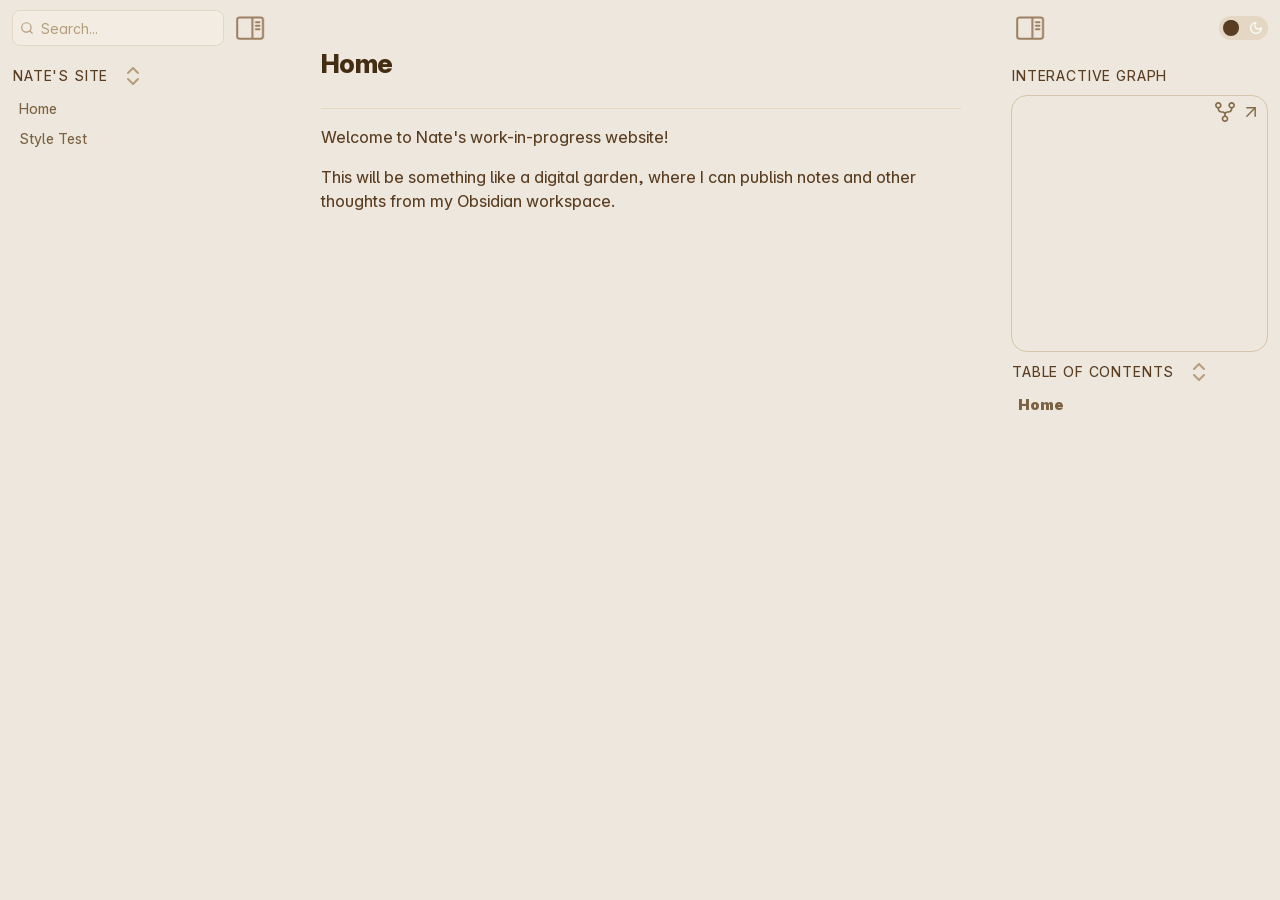
==== home.html @ ee6d419b "Add home.html and style to <head> content" ====
<!DOCTYPE html> <html lang="en"><head>
<title>Home</title>
<base href=".">
<meta name="pathname" content="home.html">
<meta name="description" content="Nate's Site - Home">
<meta property="og:title" content="Home">
<meta property="og:description" content="Nate's Site - Home">
<meta property="og:type" content="website">
<meta property="og:url" content="home.html">
<meta property="og:image" content="undefined">
<meta charset="UTF-8"><meta property="og:site_name" content="Nate's Site"><meta name="viewport" content="width=device-width, initial-scale=1.0, user-scalable=yes, minimum-scale=1.0, maximum-scale=5.0"><link rel="alternate" type="application/rss+xml" title="RSS Feed" href="site-lib/rss.xml"><script async="" id="webpage-script" src="site-lib/scripts/webpage.js" onload="this.onload=null;this.setAttribute(&quot;loaded&quot;, &quot;true&quot;)"></script><script async="" id="graph-wasm-script" src="site-lib/scripts/graph-wasm.js" onload="this.onload=null;this.setAttribute(&quot;loaded&quot;, &quot;true&quot;)"></script><script async="" id="graph-render-worker-script" src="site-lib/scripts/graph-render-worker.js" onload="this.onload=null;this.setAttribute(&quot;loaded&quot;, &quot;true&quot;)"></script><link rel="icon" href="site-lib/media/favicon.png"><link rel="stylesheet" href="site-lib/styles/obsidian.css"><link rel="stylesheet" href="site-lib/styles/theme.css"><link rel="preload" href="site-lib/styles/global-variable-styles.css" as="style" onload="this.onload=null;this.rel='stylesheet'"><noscript><link rel="stylesheet" href="site-lib/styles/global-variable-styles.css"></noscript><link rel="preload" href="site-lib/styles/supported-plugins.css" as="style" onload="this.onload=null;this.rel='stylesheet'"><noscript><link rel="stylesheet" href="site-lib/styles/supported-plugins.css"></noscript><link rel="preload" href="site-lib/styles/main-styles.css" as="style" onload="this.onload=null;this.rel='stylesheet'"><noscript><link rel="stylesheet" href="site-lib/styles/main-styles.css"></noscript><style>body{--line-width:40em;--line-width-adaptive:40em;--file-line-width:40em;--sidebar-width:min(20em, 80vw);--collapse-arrow-size:11px;--tree-vertical-spacing:1.3em;--sidebar-margin:12px}:root{background-color:#202124}.sidebar{height:100%;font-size:14px;z-index:10;min-width:calc(var(--sidebar-width) + var(--divider-width-hover));max-width:calc(var(--sidebar-width) + var(--divider-width-hover));position:relative;overflow:hidden;overflow:clip;transition:min-width ease-in-out,max-width ease-in-out;transition-duration:.2s;contain:size}#left-sidebar{left:0}#right-sidebar{right:0}.sidebar.is-collapsed{min-width:0;max-width:0}.sidebar.floating{position:absolute}.sidebar .leaf-content{height:100%;min-width:calc(var(--sidebar-width) - var(--divider-width-hover));top:0;padding:var(--sidebar-margin);padding-top:4em;line-height:var(--line-height-tight);background-color:var(--background-secondary);transition:background-color,border-right,border-left,box-shadow;transition-duration:var(--color-fade-speed);transition-timing-function:ease-in-out;position:absolute;display:flex;flex-direction:column}.sidebar:not(.is-collapsed) .leaf-content{min-width:calc(max(100%,var(--sidebar-width)) - 3px);max-width:calc(max(100%,var(--sidebar-width)) - 3px)}#left-sidebar-content{left:0;border-top-right-radius:var(--radius-l);border-bottom-right-radius:var(--radius-l)}#right-sidebar-content{right:0;border-top-left-radius:var(--radius-l);border-bottom-left-radius:var(--radius-l)}.sidebar #left-sidebar-content,.sidebar #right-sidebar-content{contain:none!important;container-type:normal!important;animation:none!important}.sidebar:has(.leaf-content:empty):has(.topbar-content:empty){display:none}.sidebar-topbar{height:calc(2.3em + 2 * var(--sidebar-margin));width:var(--sidebar-width);padding:var(--sidebar-margin);z-index:1;position:fixed;display:flex;align-items:center;transition:width ease-in-out;transition-duration:inherit}.sidebar.is-collapsed .sidebar-topbar{width:calc(2.3em + var(--sidebar-margin) * 2)}.sidebar .sidebar-topbar.is-collapsed{width:0}#left-sidebar .sidebar-topbar{left:0;flex-direction:row;border-top-right-radius:var(--radius-l)}#right-sidebar .sidebar-topbar{right:0;flex-direction:row-reverse;border-top-left-radius:var(--radius-l)}#left-sidebar .topbar-content{margin-right:calc(2.3em + var(--sidebar-margin));flex-direction:row}#right-sidebar .topbar-content{margin-left:calc(2.3em + var(--sidebar-margin));flex-direction:row-reverse}.topbar-content{overflow:hidden visible;overflow:clip visible;width:100%;height:100%;display:flex;align-items:center;transition:inherit}.sidebar.is-collapsed .topbar-content{width:0;transition:inherit}.clickable-icon.sidebar-collapse-icon{background-color:transparent;color:var(--icon-color-focused);padding:2px!important;margin:0!important;height:100%!important;width:2.3em!important;margin-inline:0.14em!important;position:absolute}#left-sidebar .clickable-icon.sidebar-collapse-icon{transform:rotateY(180deg);right:var(--sidebar-margin)}#right-sidebar .clickable-icon.sidebar-collapse-icon{transform:rotateY(180deg);left:var(--sidebar-margin)}.clickable-icon.sidebar-collapse-icon svg.svg-icon{width:100%;height:100%}.feature-title{margin-left:1px;text-transform:uppercase;letter-spacing:.06em;margin-top:.75em;margin-bottom:.75em}.feature-header{display:flex;align-items:center;padding-top:0;font-size:1em;padding-left:0}body.floating-sidebars .sidebar{position:absolute}body{transition:background-color var(--color-fade-speed) ease-in-out}#navbar:not(:empty){display:flex;align-items:center;justify-content:space-between;padding:.5em 1em;width:100%}#main{display:flex;flex-direction:column;height:100%;width:100%;align-items:stretch;justify-content:center}#main-horizontal{display:flex;flex-direction:row;flex-grow:1;width:100%;align-items:stretch;justify-content:center}#center-content{flex-basis:100%;max-width:100%;width:100%;height:100%;display:flex;flex-direction:column;align-items:center;transition:opacity .2s ease-in-out;contain:inline-size}.hide{opacity:0!important;transition:opacity .2s ease-in-out;pointer-events:none}#center-content>.obsidian-document{padding-left:2em;padding-right:1em;margin-bottom:0;width:100%;width:-webkit-fill-available;width:-moz-available;width:fill-available;transition:background-color var(--color-fade-speed) ease-in-out;border-top-right-radius:var(--window-radius,var(--radius-m));border-top-left-radius:var(--window-radius,var(--radius-m));overflow-x:hidden!important;overflow-y:auto!important;display:flex!important;flex-direction:column!important;align-items:center!important;contain:inline-size}body #center-content>.obsidian-document>.markdown-preview-sizer{padding-bottom:80vh;width:100%;max-width:var(--line-width);flex-basis:var(--line-width);transition:background-color var(--color-fade-speed) ease-in-out;contain:inline-size}#center-content>.obsidian-document>div{width:100%!important;transition:background-color var(--color-fade-speed) ease-in-out;contain:inline-size}#center-content>.obsidian-document:not([data-type=markdown]).embed{display:flex;padding:1em;height:100%;width:100%;align-items:center;justify-content:center}#center-content>.obsidian-document:not([data-type=markdown]).embed>*{max-width:100%;max-height:100%;object-fit:contain}:not(h1,h2,h3,h4,h5,h6,li):has(> :is(.math,table)){overflow-x:auto!important}#center-content>.obsidian-document:not([data-type=markdown]){overflow-x:auto;contain:content;padding:0;margin:0;height:100%}.obsidian-document[data-type=attachment]{display:flex;flex-direction:column;align-items:center;justify-content:center;height:100%;width:100%}.obsidian-document[data-type=attachment]>*{outline:0;border:none;box-shadow:none}.obsidian-document[data-type=attachment] :is(img){max-width:90%;max-height:90%;object-fit:contain}.obsidian-document[data-type=attachment]>:is(audio){width:100%;max-width:min(90%,var(--line-width))}.obsidian-document[data-type=attachment]>:is(embed,iframe,video){width:100%;height:100%;max-width:100%;max-height:100%;object-fit:contain}.canvas-wrapper>:is(.header,.footer){z-index:100;position:absolute;display:flex;justify-content:center;flex-direction:column;width:100%;align-items:center}.scroll-highlight{position:absolute;width:100%;height:100%;pointer-events:none;z-index:1000;background-color:hsla(var(--color-accent-hsl),.25);opacity:0;padding:1em;inset:50%;translate:-50% -50%;border-radius:var(--radius-s)}</style><script defer="">async function loadIncludes(){let e=document.querySelectorAll("link[itemprop='include']");for(const t of e){let e=t.getAttribute("href");try{let o="";if(e.startsWith("https:")||e.startsWith("http:")||"file:"!=window.location.protocol){const n=await fetch(e);if(!n.ok){console.log("Could not include file: "+e),t?.remove();continue}o=await n.text()}else{const t=document.getElementById(btoa(encodeURI(e)));if(t){const e=JSON.parse(decodeURI(atob(t.getAttribute("value")??"")));o=e?.data??""}}let n=document.createRange().createContextualFragment(o);t.before(n),t.remove(),console.log("Included text: "+o),console.log("Included file: "+e)}catch(o){t?.remove(),console.log("Could not include file: "+e,o);continue}}}document.addEventListener("DOMContentLoaded",(()=>{loadIncludes()}));let isFileProtocol="file:"==location.protocol;function waitLoadScripts(e,t){let o=e.map((e=>document.getElementById(e+"-script")));!function e(n){let l=o[n],c=n+1;l?(l&&"true"!=l.getAttribute("loaded")||n<o.length&&e(c),n<o.length&&l.addEventListener("load",(()=>e(c)))):n<o.length?e(c):t()}(0)}</script></head><body class="publish css-settings-manager is-frameless is-hidden-frameless show-inline-title show-ribbon is-focused"><script defer="">let theme=localStorage.getItem("theme")||(window.matchMedia("(prefers-color-scheme: dark)").matches?"dark":"light");"dark"==theme?(document.body.classList.add("theme-dark"),document.body.classList.remove("theme-light")):(document.body.classList.add("theme-light"),document.body.classList.remove("theme-dark")),window.innerWidth<480?document.body.classList.add("is-phone"):window.innerWidth<768?document.body.classList.add("is-tablet"):window.innerWidth<1024?document.body.classList.add("is-small-screen"):document.body.classList.add("is-large-screen")</script><div class="parsed-feature-container" style="display: contents;"><link itemprop="include" href="site-lib/html/custom-head-content-content.html"></div><div id="main"><div id="navbar"></div><div id="main-horizontal"><div id="left-content" class="leaf" style="--sidebar-width: var(--sidebar-width-left);"><div id="left-sidebar" class="sidebar"><div class="sidebar-handle"></div><div class="sidebar-topbar"><div class="topbar-content"><div id="search-container"><div id="search-wrapper"><input enterkeyhint="search" type="search" spellcheck="false" placeholder="Search..."><div aria-label="Clear search" id="search-clear-button"></div></div></div></div><div class="clickable-icon sidebar-collapse-icon"><svg xmlns="http://www.w3.org/2000/svg" width="100%" height="100%" viewBox="0 0 24 24" fill="none" stroke="currentColor" stroke-width="3" stroke-linecap="round" stroke-linejoin="round" class="svg-icon"><path d="M21 3H3C1.89543 3 1 3.89543 1 5V19C1 20.1046 1.89543 21 3 21H21C22.1046 21 23 20.1046 23 19V5C23 3.89543 22.1046 3 21 3Z"></path><path d="M10 4V20"></path><path d="M4 7H7"></path><path d="M4 10H7"></path><path d="M4 13H7"></path></svg></div></div><div class="sidebar-content-wrapper"><div id="left-sidebar-content" class="leaf-content"><link itemprop="include" href="site-lib/html/file-tree-content.html"></div></div><script defer="">let ls = document.querySelector("#left-sidebar"); ls.classList.toggle("is-collapsed", window.innerWidth < 768); ls.style.setProperty("--sidebar-width", localStorage.getItem("sidebar-left-width"));</script></div></div><div id="center-content" class="leaf"><div class="obsidian-document markdown-preview-view markdown-rendered node-insert-event is-readable-line-width allow-fold-headings allow-fold-lists show-indentation-guide show-properties" data-type="markdown"><style id="MJX-CHTML-styles"></style><div class="markdown-preview-sizer markdown-preview-section"><div class="header"><h1 class="page-title heading inline-title" id="Home_0">Home</h1><div class="data-bar"></div></div><div class="markdown-preview-pusher" style="width: 1px; height: 0.1px; margin-bottom: 0px;"></div><div class="el-p"><p dir="auto">Welcome to Nate's work-in-progress website!</p></div><div class="el-p"><p dir="auto">This will be something like a digital garden, where I can publish notes and other thoughts from my Obsidian workspace.</p></div><div class="footer"><div class="data-bar"></div></div></div></div></div><div id="right-content" class="leaf" style="--sidebar-width: var(--sidebar-width-right);"><div id="right-sidebar" class="sidebar"><div class="sidebar-handle"></div><div class="sidebar-topbar"><div class="topbar-content"><label class="theme-toggle-container" for="theme-toggle-input" id=""><input class="theme-toggle-input" type="checkbox" id="theme-toggle-input"><div class="toggle-background"></div></label></div><div class="clickable-icon sidebar-collapse-icon"><svg xmlns="http://www.w3.org/2000/svg" width="100%" height="100%" viewBox="0 0 24 24" fill="none" stroke="currentColor" stroke-width="3" stroke-linecap="round" stroke-linejoin="round" class="svg-icon"><path d="M21 3H3C1.89543 3 1 3.89543 1 5V19C1 20.1046 1.89543 21 3 21H21C22.1046 21 23 20.1046 23 19V5C23 3.89543 22.1046 3 21 3Z"></path><path d="M10 4V20"></path><path d="M4 7H7"></path><path d="M4 10H7"></path><path d="M4 13H7"></path></svg></div></div><div class="sidebar-content-wrapper"><div id="right-sidebar-content" class="leaf-content"><div class="graph-view-wrapper"><div class="feature-header"><div class="feature-title">Interactive Graph</div></div><div class="graph-view-placeholder">
		<div class="graph-view-container">
			<div class="graph-icon graph-expand" role="button" aria-label="Expand" data-tooltip-position="top"><svg xmlns="http://www.w3.org/2000/svg" width="24" height="24" viewBox="0 0 24 24" fill="none" stroke="currentColor" stroke-width="2" stroke-linecap="round" stroke-linejoin="round" class="svg-icon"><line x1="7" y1="17" x2="17" y2="7"></line><polyline points="7 7 17 7 17 17"></polyline></svg></div>
			<div class="graph-icon graph-global" role="button" aria-label="Global Graph" data-tooltip-position="top"><svg xmlns="http://www.w3.org/2000/svg" width="24" height="24" viewBox="0 0 24 24" fill="none" stroke="currentColor" stroke-width="2" stroke-linecap="round" stroke-linejoin="round" class="svg-icon lucide-git-fork"><circle cx="12" cy="18" r="3"></circle><circle cx="6" cy="6" r="3"></circle><circle cx="18" cy="6" r="3"></circle><path d="M18 9v2c0 .6-.4 1-1 1H7c-.6 0-1-.4-1-1V9"></path><path d="M12 12v3"></path></svg></div>
			<canvas id="graph-canvas" class="hide" width="512px" height="512px"></canvas>
		</div>
		</div></div><div id="outline" class=" tree-container"><div class="feature-header"><div class="feature-title">Table Of Contents</div><button class="clickable-icon nav-action-button tree-collapse-all" aria-label="Collapse All"><svg xmlns="http://www.w3.org/2000/svg" width="24" height="24" viewBox="0 0 24 24" fill="none" stroke="currentColor" stroke-width="2" stroke-linecap="round" stroke-linejoin="round"></svg></button></div><div class="tree-item" data-depth="1"><a class="tree-item-self is-clickable" href="home.html#Home_0" data-path="#Home_0"><div class="tree-item-inner heading-link" heading-name="Home">Home</div></a><div class="tree-item-children"></div></div></div></div></div><script defer="">let rs = document.querySelector("#right-sidebar"); rs.classList.toggle("is-collapsed", window.innerWidth < 768); rs.style.setProperty("--sidebar-width", localStorage.getItem("sidebar-right-width"));</script></div></div></div></div></body></html>
---- site-lib/styles/obsidian.css ----
.dialog{--csstools-light-dark-toggle--4:var(--csstools-color-scheme--dark) white;--dialog-bg-color:var(--csstools-light-dark-toggle--4, #1c1b22);--csstools-light-dark-toggle--5:var(--csstools-color-scheme--dark) white;--dialog-border-color:var(--csstools-light-dark-toggle--5, #1c1b22);--csstools-light-dark-toggle--33:var(--csstools-color-scheme--dark) rgba(58, 57, 68, 0.2);--dialog-shadow:0 2px 14px 0 var(--csstools-light-dark-toggle--33, #15141a);--csstools-light-dark-toggle--6:var(--csstools-color-scheme--dark) #15141a;--text-primary-color:var(--csstools-light-dark-toggle--6, #fbfbfe);--csstools-light-dark-toggle--7:var(--csstools-color-scheme--dark) #5b5b66;--text-secondary-color:var(--csstools-light-dark-toggle--7, #cfcfd8);--hover-filter:brightness(0.9);--csstools-light-dark-toggle--8:var(--csstools-color-scheme--dark) #0060df;--link-fg-color:var(--csstools-light-dark-toggle--8, #0df);--csstools-light-dark-toggle--9:var(--csstools-color-scheme--dark) #0250bb;--link-hover-fg-color:var(--csstools-light-dark-toggle--9, #80ebff);--csstools-light-dark-toggle--10:var(--csstools-color-scheme--dark) #f0f0f4;--separator-color:var(--csstools-light-dark-toggle--10, #52525e);--textarea-border-color:#8f8f9d;--csstools-light-dark-toggle--11:var(--csstools-color-scheme--dark) white;--textarea-bg-color:var(--csstools-light-dark-toggle--11, #42414d);--textarea-fg-color:var(--text-secondary-color);--csstools-light-dark-toggle--12:var(--csstools-color-scheme--dark) #f0f0f4;--radio-bg-color:var(--csstools-light-dark-toggle--12, #2b2a33);--csstools-light-dark-toggle--13:var(--csstools-color-scheme--dark) #fbfbfe;--radio-checked-bg-color:var(--csstools-light-dark-toggle--13, #15141a);--radio-border-color:#8f8f9d;--csstools-light-dark-toggle--14:var(--csstools-color-scheme--dark) #0060df;--radio-checked-border-color:var(--csstools-light-dark-toggle--14, #0df);--csstools-light-dark-toggle--34:var(--csstools-color-scheme--dark) rgba(21, 20, 26, 0.07);--button-secondary-bg-color:var(--csstools-light-dark-toggle--34, rgba(251, 251, 254, 0.07));--button-secondary-fg-color:var(--text-primary-color);--button-secondary-border-color:var(--button-secondary-bg-color);--csstools-light-dark-toggle--35:var(--csstools-color-scheme--dark) rgba(21, 20, 26, 0.21);--button-secondary-active-bg-color:var(--csstools-light-dark-toggle--35, rgba(251, 251, 254, 0.21));--button-secondary-active-fg-color:var(--button-secondary-fg-color);--button-secondary-active-border-color:var(--button-secondary-bg-color);--csstools-light-dark-toggle--36:var(--csstools-color-scheme--dark) rgba(21, 20, 26, 0.14);--button-secondary-hover-bg-color:var(--csstools-light-dark-toggle--36, rgba(251, 251, 254, 0.14));--button-secondary-hover-fg-color:var(--button-secondary-fg-color);--button-secondary-hover-border-color:var(--button-secondary-hover-bg-color);--button-secondary-disabled-bg-color:var(--button-secondary-bg-color);--button-secondary-disabled-border-color:var(--button-secondary-border-color);--button-secondary-disabled-fg-color:var(--button-secondary-fg-color);--csstools-light-dark-toggle--15:var(--csstools-color-scheme--dark) #0060df;--button-primary-bg-color:var(--csstools-light-dark-toggle--15, #0df);--csstools-light-dark-toggle--16:var(--csstools-color-scheme--dark) #fbfbfe;--button-primary-fg-color:var(--csstools-light-dark-toggle--16, #15141a);--button-primary-border-color:var(--button-primary-bg-color);--csstools-light-dark-toggle--17:var(--csstools-color-scheme--dark) #054096;--button-primary-active-bg-color:var(--csstools-light-dark-toggle--17, #aaf2ff);--button-primary-active-fg-color:var(--button-primary-fg-color);--button-primary-active-border-color:var(--button-primary-active-bg-color);--csstools-light-dark-toggle--18:var(--csstools-color-scheme--dark) #0250bb;--button-primary-hover-bg-color:var(--csstools-light-dark-toggle--18, #80ebff);--button-primary-hover-fg-color:var(--button-primary-fg-color);--button-primary-hover-border-color:var(--button-primary-hover-bg-color);--button-primary-disabled-bg-color:var(--button-primary-bg-color);--button-primary-disabled-border-color:var(--button-primary-border-color);--button-primary-disabled-fg-color:var(--button-primary-fg-color);--button-disabled-opacity:0.4;--csstools-light-dark-toggle--19:var(--csstools-color-scheme--dark) white;--input-text-bg-color:var(--csstools-light-dark-toggle--19, #42414d);--input-text-fg-color:var(--text-primary-color);font-variant:normal;font-size:13px;font-weight:400;line-height:150%;border-radius:4px;padding:12px 16px;--csstools-light-dark-toggle--37:var(--csstools-color-scheme--dark) white;border:1px solid var(--dialog-border-color);--csstools-light-dark-toggle--38:var(--csstools-color-scheme--dark) white;background:var(--dialog-bg-color);--csstools-light-dark-toggle--39:var(--csstools-color-scheme--dark) #15141a;color:var(--text-primary-color);--csstools-light-dark-toggle--40:var(--csstools-color-scheme--dark) rgba(58, 57, 68, 0.2);box-shadow:var(--dialog-shadow)}@supports (color:light-dark(red,red)){.dialog{--dialog-bg-color:light-dark(white, #1c1b22);--dialog-border-color:light-dark(white, #1c1b22);--dialog-shadow:0 2px 14px 0 light-dark(rgba(58, 57, 68, 0.2), #15141a);--text-primary-color:light-dark(#15141a, #fbfbfe);--text-secondary-color:light-dark(#5b5b66, #cfcfd8);--link-fg-color:light-dark(#0060df, #0df);--link-hover-fg-color:light-dark(#0250bb, #80ebff);--separator-color:light-dark(#f0f0f4, #52525e);--textarea-bg-color:light-dark(white, #42414d);--radio-bg-color:light-dark(#f0f0f4, #2b2a33);--radio-checked-bg-color:light-dark(#fbfbfe, #15141a);--radio-checked-border-color:light-dark(#0060df, #0df);--button-secondary-bg-color:light-dark(
    rgba(21, 20, 26, 0.07),
    rgba(251, 251, 254, 0.07)
  );--button-secondary-active-bg-color:light-dark(
    rgba(21, 20, 26, 0.21),
    rgba(251, 251, 254, 0.21)
  );--button-secondary-hover-bg-color:light-dark(
    rgba(21, 20, 26, 0.14),
    rgba(251, 251, 254, 0.14)
  );--button-primary-bg-color:light-dark(#0060df, #0df);--button-primary-fg-color:light-dark(#fbfbfe, #15141a);--button-primary-active-bg-color:light-dark(#054096, #aaf2ff);--button-primary-hover-bg-color:light-dark(#0250bb, #80ebff);--input-text-bg-color:light-dark(white, #42414d)}}.dialog *{--csstools-light-dark-toggle--33:var(--csstools-color-scheme--dark) rgba(58, 57, 68, 0.2);--dialog-shadow:0 2px 14px 0 var(--csstools-light-dark-toggle--33, #15141a)}.dialog *{--csstools-light-dark-toggle--34:var(--csstools-color-scheme--dark) rgba(21, 20, 26, 0.07);--button-secondary-bg-color:var(--csstools-light-dark-toggle--34, rgba(251, 251, 254, 0.07))}.dialog *{--csstools-light-dark-toggle--35:var(--csstools-color-scheme--dark) rgba(21, 20, 26, 0.21);--button-secondary-active-bg-color:var(--csstools-light-dark-toggle--35, rgba(251, 251, 254, 0.21))}.dialog *{--csstools-light-dark-toggle--36:var(--csstools-color-scheme--dark) rgba(21, 20, 26, 0.14);--button-secondary-hover-bg-color:var(--csstools-light-dark-toggle--36, rgba(251, 251, 254, 0.14))}.dialog *{--csstools-light-dark-toggle--4:var(--csstools-color-scheme--dark) white;--dialog-bg-color:var(--csstools-light-dark-toggle--4, #1c1b22)}.dialog *{--csstools-light-dark-toggle--5:var(--csstools-color-scheme--dark) white;--dialog-border-color:var(--csstools-light-dark-toggle--5, #1c1b22)}.dialog *{--csstools-light-dark-toggle--6:var(--csstools-color-scheme--dark) #15141a;--text-primary-color:var(--csstools-light-dark-toggle--6, #fbfbfe)}.dialog *{--csstools-light-dark-toggle--7:var(--csstools-color-scheme--dark) #5b5b66;--text-secondary-color:var(--csstools-light-dark-toggle--7, #cfcfd8)}.dialog *{--csstools-light-dark-toggle--8:var(--csstools-color-scheme--dark) #0060df;--link-fg-color:var(--csstools-light-dark-toggle--8, #0df)}.dialog *{--csstools-light-dark-toggle--9:var(--csstools-color-scheme--dark) #0250bb;--link-hover-fg-color:var(--csstools-light-dark-toggle--9, #80ebff)}.dialog *{--csstools-light-dark-toggle--10:var(--csstools-color-scheme--dark) #f0f0f4;--separator-color:var(--csstools-light-dark-toggle--10, #52525e)}.dialog *{--csstools-light-dark-toggle--11:var(--csstools-color-scheme--dark) white;--textarea-bg-color:var(--csstools-light-dark-toggle--11, #42414d)}.dialog *{--csstools-light-dark-toggle--12:var(--csstools-color-scheme--dark) #f0f0f4;--radio-bg-color:var(--csstools-light-dark-toggle--12, #2b2a33)}.dialog *{--csstools-light-dark-toggle--13:var(--csstools-color-scheme--dark) #fbfbfe;--radio-checked-bg-color:var(--csstools-light-dark-toggle--13, #15141a)}.dialog *{--csstools-light-dark-toggle--14:var(--csstools-color-scheme--dark) #0060df;--radio-checked-border-color:var(--csstools-light-dark-toggle--14, #0df)}.dialog *{--csstools-light-dark-toggle--15:var(--csstools-color-scheme--dark) #0060df;--button-primary-bg-color:var(--csstools-light-dark-toggle--15, #0df)}.dialog *{--csstools-light-dark-toggle--16:var(--csstools-color-scheme--dark) #fbfbfe;--button-primary-fg-color:var(--csstools-light-dark-toggle--16, #15141a)}.dialog *{--csstools-light-dark-toggle--17:var(--csstools-color-scheme--dark) #054096;--button-primary-active-bg-color:var(--csstools-light-dark-toggle--17, #aaf2ff)}.dialog *{--csstools-light-dark-toggle--18:var(--csstools-color-scheme--dark) #0250bb;--button-primary-hover-bg-color:var(--csstools-light-dark-toggle--18, #80ebff)}.dialog *{--csstools-light-dark-toggle--19:var(--csstools-color-scheme--dark) white;--input-text-bg-color:var(--csstools-light-dark-toggle--19, #42414d)}@media (prefers-color-scheme:dark){.dialog{--hover-filter:brightness(1.4);--button-disabled-opacity:0.6}}@media screen and (forced-colors:active){.dialog{--dialog-bg-color:Canvas;--dialog-border-color:CanvasText;--dialog-shadow:none;--text-primary-color:CanvasText;--text-secondary-color:CanvasText;--hover-filter:none;--link-fg-color:LinkText;--link-hover-fg-color:LinkText;--separator-color:CanvasText;--textarea-border-color:ButtonBorder;--textarea-bg-color:Field;--textarea-fg-color:ButtonText;--radio-bg-color:ButtonFace;--radio-checked-bg-color:ButtonFace;--radio-border-color:ButtonText;--radio-checked-border-color:ButtonText;--button-secondary-bg-color:HighlightText;--button-secondary-fg-color:ButtonText;--button-secondary-border-color:ButtonText;--button-secondary-active-bg-color:HighlightText;--button-secondary-active-fg-color:SelectedItem;--button-secondary-active-border-color:ButtonText;--button-secondary-hover-bg-color:HighlightText;--button-secondary-hover-fg-color:SelectedItem;--button-secondary-hover-border-color:SelectedItem;--button-secondary-disabled-fg-color:GrayText;--button-secondary-disabled-border-color:GrayText;--button-primary-bg-color:ButtonText;--button-primary-fg-color:HighlightText;--button-primary-border-color:ButtonText;--button-primary-active-bg-color:SelectedItem;--button-primary-active-fg-color:HighlightText;--button-primary-active-border-color:ButtonText;--button-primary-hover-bg-color:SelectedItem;--button-primary-hover-fg-color:HighlightText;--button-primary-hover-border-color:SelectedItem;--button-primary-disabled-bg-color:GrayText;--button-primary-disabled-fg-color:ButtonFace;--button-primary-disabled-border-color:GrayText;--button-disabled-opacity:1;--input-text-bg-color:HighlightText;--input-text-fg-color:FieldText}}.dialog .mainContainer :focus-visible{--csstools-light-dark-toggle--28:var(--csstools-color-scheme--dark) #0060df;outline:var(--focus-ring-outline);outline-offset:2px}.dialog .mainContainer .title{display:flex;width:auto;flex-direction:column;justify-content:flex-end;align-items:flex-start;gap:12px}.dialog .mainContainer .title>span{font-size:13px;font-style:normal;font-weight:590;line-height:150%}.dialog .mainContainer .dialogSeparator{width:100%;height:0;margin-top:4px;margin-bottom:4px;border-top:1px solid var(--separator-color);border-bottom:none}.dialog .mainContainer .dialogButtonsGroup{display:flex;gap:12px;align-self:flex-end}.dialog .mainContainer .radio{display:flex;flex-direction:column;align-items:flex-start;gap:4px}.dialog .mainContainer .radio>.radioButton{display:flex;gap:8px;align-self:stretch;align-items:center}.dialog .mainContainer .radio>.radioButton input{appearance:none;box-sizing:border-box;width:16px;height:16px;border-radius:50%;background-color:var(--radio-bg-color);border:1px solid var(--radio-border-color)}.dialog .mainContainer .radio>.radioButton input:hover{filter:var(--hover-filter)}.dialog .mainContainer .radio>.radioButton input:checked{background-color:var(--radio-checked-bg-color);border:4px solid var(--radio-checked-border-color)}.dialog .mainContainer .radio>.radioLabel{display:flex;padding-left:24px;align-items:flex-start;gap:10px;align-self:stretch}.dialog .mainContainer .radio>.radioLabel>span{flex:1 0 0px;font-size:11px;color:var(--text-secondary-color)}.dialog .mainContainer button:not(.toggle-button):not(.closeButton):not(.clearInputButton){border-radius:4px;border:1px solid;font-variant:normal;font-weight:590;font-size:13px;padding:4px 16px;width:auto;height:32px}.dialog .mainContainer button:not(.toggle-button):not(.closeButton):not(.clearInputButton):hover{cursor:pointer;filter:var(--hover-filter)}.dialog .mainContainer button:not(.toggle-button):not(.closeButton):not(.clearInputButton)>span{color:inherit;font:inherit}.dialog .mainContainer button.secondaryButton:not(.toggle-button):not(.closeButton):not(.clearInputButton){color:var(--button-secondary-fg-color);background-color:var(--button-secondary-bg-color);border-color:var(--button-secondary-border-color)}.dialog .mainContainer button.secondaryButton:not(.toggle-button):not(.closeButton):not(.clearInputButton):hover{color:var(--button-secondary-hover-fg-color);background-color:var(--button-secondary-hover-bg-color);border-color:var(--button-secondary-hover-border-color)}.dialog .mainContainer button.secondaryButton:not(.toggle-button):not(.closeButton):not(.clearInputButton):active{color:var(--button-secondary-active-fg-color);background-color:var(--button-secondary-active-bg-color);border-color:var(--button-secondary-active-border-color)}.dialog .mainContainer button.secondaryButton:not(.toggle-button):not(.closeButton):not(.clearInputButton):disabled{background-color:var(--button-secondary-disabled-bg-color);border-color:var(--button-secondary-disabled-border-color);color:var(--button-secondary-disabled-fg-color);opacity:var(--button-disabled-opacity)}.dialog .mainContainer button.primaryButton:not(.toggle-button):not(.closeButton):not(.clearInputButton){color:var(--button-primary-fg-color);background-color:var(--button-primary-bg-color);border-color:var(--button-primary-border-color);opacity:1}.dialog .mainContainer button.primaryButton:not(.toggle-button):not(.closeButton):not(.clearInputButton):hover{color:var(--button-primary-hover-fg-color);background-color:var(--button-primary-hover-bg-color);border-color:var(--button-primary-hover-border-color)}.dialog .mainContainer button.primaryButton:not(.toggle-button):not(.closeButton):not(.clearInputButton):active{color:var(--button-primary-active-fg-color);background-color:var(--button-primary-active-bg-color);border-color:var(--button-primary-active-border-color)}.dialog .mainContainer button.primaryButton:not(.toggle-button):not(.closeButton):not(.clearInputButton):disabled{background-color:var(--button-primary-disabled-bg-color);border-color:var(--button-primary-disabled-border-color);color:var(--button-primary-disabled-fg-color);opacity:var(--button-disabled-opacity)}.dialog .mainContainer button:not(.toggle-button):not(.closeButton):not(.clearInputButton):disabled{pointer-events:none}.dialog .mainContainer a{color:var(--link-fg-color)}.dialog .mainContainer a:hover{color:var(--link-hover-fg-color)}.dialog .mainContainer textarea{font:inherit;padding:8px;resize:none;margin:0;box-sizing:border-box;border-radius:4px;border:1px solid var(--textarea-border-color);background:var(--textarea-bg-color);color:var(--textarea-fg-color)}.dialog .mainContainer textarea:focus{outline-offset:0px;border-color:transparent}.dialog .mainContainer textarea:disabled{pointer-events:none;opacity:.4}.dialog .mainContainer input[type=text]{background-color:var(--input-text-bg-color);color:var(--input-text-fg-color)}.dialog .mainContainer .toggler{display:flex;align-items:center;gap:8px;align-self:stretch}.dialog .mainContainer .toggler>.togglerLabel{user-select:none}:root{--xfa-unfocused-field-background:url("data:image/svg+xml;charset=UTF-8,<svg width='1px' height='1px' xmlns='http://www.w3.org/2000/svg'><rect width='100%' height='100%' style='fill:rgba(0, 54, 255, 0.13);'/></svg>");--xfa-focus-outline:auto}@media screen and (forced-colors:active){:root{--xfa-focus-outline:2px solid CanvasText}}:root{--csstools-color-scheme--dark: ;color-scheme:light dark;--viewer-container-height:0;--pdfViewer-padding-bottom:0;--page-margin:1px auto -8px;--page-border:9px solid transparent;--spreadHorizontalWrapped-margin-LR:-3.5px;--loading-icon-delay:400ms;--csstools-light-dark-toggle--23:var(--csstools-color-scheme--dark) #0060df;--focus-ring-color:var(--csstools-light-dark-toggle--23, #0df);--focus-ring-outline:2px solid var(--focus-ring-color)}@supports (color:light-dark(red,red)){:root{--focus-ring-color:light-dark(#0060df, #0df)}}:root *{--csstools-light-dark-toggle--23:var(--csstools-color-scheme--dark) #0060df;--focus-ring-color:var(--csstools-light-dark-toggle--23, #0df)}@media (prefers-color-scheme:dark){:root{--csstools-color-scheme--dark:initial}}@media screen and (forced-colors:active){:root{--pdfViewer-padding-bottom:9px;--page-margin:8px auto -1px;--page-border:1px solid CanvasText;--spreadHorizontalWrapped-margin-LR:3.5px;--focus-ring-color:CanvasText}}.hiddenCanvasElement,.hiddenCopyElement{position:absolute;top:0;left:0;width:0;height:0;display:none}:root{--h1-weight:700;--h2-weight:600;--h3-weight:600;--h4-weight:600;--h5-weight:600;--h6-weight:600}@supports (font-variation-settings:normal){:root{--h1-weight:700;--h2-weight:680;--h3-weight:660;--h4-weight:640;--h5-weight:620;--h6-weight:600}}body{--anim-duration-none:0;--anim-duration-superfast:70ms;--anim-duration-fast:140ms;--anim-duration-moderate:300ms;--anim-duration-slow:560ms;--anim-motion-smooth:cubic-bezier(0.45, 0.05, 0.55, 0.95);--anim-motion-delay:cubic-bezier(0.65, 0.05, 0.36, 1);--anim-motion-jumpy:cubic-bezier(0.68, -0.55, 0.27, 1.55);--anim-motion-swing:cubic-bezier(0, 0.55, 0.45, 1);--bases-header-border-width:0 0 var(--border-width) 0;--bases-header-height:40px;--bases-header-padding-start:2px;--bases-header-padding-end:2px;--bases-toolbar-label-display:block;--bases-toolbar-badge-display:none;--bases-embed-border-width:0px;--bases-embed-border-color:var(--background-modifier-border);--bases-embed-border-radius:var(--radius-s);--bases-filter-menu-width:520px;--bases-group-heading-property-size:var(--font-ui-smaller);--bases-group-heading-property-weight:var(--font-normal);--bases-group-heading-property-color:var(--text-muted);--bases-group-heading-value-size:var(--font-smaller);--bases-group-heading-value-weight:var(--font-semibold);--bases-group-heading-property-display:block;--bases-table-container-border-width:var(--border-width);--bases-table-container-border-radius:var(--radius-s);--bases-table-group-background:var(--background-primary-alt);--bases-table-header-weight:var(--font-weight);--bases-table-header-color:var(--text-muted);--bases-table-header-icon-display:flex;--bases-table-header-background:var(--background-primary);--bases-table-header-background-hover:var(--background-modifier-hover);--bases-table-header-sort-mask:linear-gradient(to left, transparent var(--size-4-6), black var(--size-4-6));--bases-table-summary-background:var(--background-primary);--bases-table-summary-background-hover:var(--background-modifier-hover);--bases-table-border-color:var(--table-border-color);--bases-table-column-border-width:var(--border-width);--bases-table-group-gap:10px;--bases-table-row-border-width:var(--border-width);--bases-table-row-background-hover:var(--table-row-background-hover);--bases-table-row-height:30px;--bases-table-font-size:var(--font-smaller);--bases-table-column-max-width:300;--bases-table-column-min-width:40;--bases-table-cell-radius-active:2px;--bases-table-cell-shadow-active:0 0 0 2px var(--background-modifier-border-focus);--bases-table-cell-radius-focus:2px;--bases-table-cell-shadow-focus:0 0 0 2px var(--interactive-accent);--bases-table-cell-background-active:var(--background-primary);--bases-table-cell-background-disabled:var(--background-primary-alt);--bases-table-cell-background-selected:var(--table-selection);--bases-cards-background:var(--background-primary);--bases-cards-border-width:var(--border-width);--bases-cards-container-background:transparent;--bases-cards-corner-shape:var(--corner-shape);--bases-cards-cover-background:var(--background-primary-alt);--bases-cards-font-size:var(--font-smaller);--bases-cards-line-height:24px;--bases-cards-radius:var(--radius-m);--bases-cards-scale:1;--bases-cards-shadow-hover:0 0 0 1px var(--background-modifier-border-hover);--bases-cards-shadow:0 0 0 1px var(--background-modifier-border);--blockquote-border-thickness:2px;--blockquote-border-color:var(--interactive-accent);--blockquote-font-style:normal;--blockquote-color:inherit;--blockquote-background-color:transparent;--bold-modifier:200;--bold-color:inherit;--bold-weight:calc(var(--font-weight) + var(--bold-modifier));--border-width:1px;--button-radius:var(--input-radius);--button-corner-shape:var(--corner-shape);--blur-background:color-mix(in srgb, var(--background-primary) var(--blur-opacity-s), transparent) linear-gradient(var(--background-primary), color-mix(in srgb, var(--background-primary) var(--blur-opacity-s), transparent));--blur-opacity-s:65%;--blur-opacity-m:90%;--blur-brightness:1.15;--blur-saturation:1.5;--blur-radius-s:6px;--blur-radius-m:10px;--blur-radius-l:16px;--blur-s:blur(var(--blur-radius-s)) saturate(var(--blur-saturation)) brightness(var(--blur-brightness));--blur-m:blur(var(--blur-radius-m)) saturate(var(--blur-saturation)) brightness(var(--blur-brightness));--blur-l:blur(var(--blur-radius-l)) saturate(var(--blur-saturation)) brightness(var(--blur-brightness));--callout-border-width:0px;--callout-border-opacity:0.25;--callout-padding:var(--size-4-3) var(--size-4-3) var(--size-4-3) var(--size-4-6);--callout-radius:var(--radius-s);--callout-blend-mode:var(--highlight-mix-blend-mode);--callout-title-color:inherit;--callout-title-padding:0;--callout-title-size:inherit;--callout-title-weight:calc(var(--font-weight) + var(--bold-modifier));--callout-content-padding:0;--callout-content-background:transparent;--callout-bug:var(--color-red-rgb);--callout-default:var(--color-blue-rgb);--callout-error:var(--color-red-rgb);--callout-example:var(--color-purple-rgb);--callout-fail:var(--color-red-rgb);--callout-important:var(--color-cyan-rgb);--callout-info:var(--color-blue-rgb);--callout-question:var(--color-orange-rgb);--callout-success:var(--color-green-rgb);--callout-summary:var(--color-cyan-rgb);--callout-tip:var(--color-cyan-rgb);--callout-todo:var(--color-blue-rgb);--callout-warning:var(--color-orange-rgb);--callout-quote:158,158,158;--canvas-background:var(--background-primary);--canvas-card-label-color:var(--text-faint);--canvas-color-1:var(--color-red-rgb);--canvas-color-2:var(--color-orange-rgb);--canvas-color-3:var(--color-yellow-rgb);--canvas-color-4:var(--color-green-rgb);--canvas-color-5:var(--color-cyan-rgb);--canvas-color-6:var(--color-purple-rgb);--canvas-controls-radius:var(--radius-s);--canvas-controls-icon-size:var(--icon-s);--canvas-controls-icon-stroke:var(--icon-s-stroke-width);--canvas-dot-pattern:var(--color-base-30);--caret-color:var(--text-normal);--checkbox-radius:var(--radius-s);--checkbox-size:var(--font-text-size);--checkbox-marker-color:var(--background-primary);--checkbox-color:var(--interactive-accent);--checkbox-color-hover:var(--interactive-accent-hover);--checkbox-border-color:var(--text-faint);--checkbox-border-color-hover:var(--text-muted);--checkbox-margin-inline-start:0.85em;--checklist-done-decoration:line-through;--checklist-done-color:var(--text-muted);--code-white-space:pre-wrap;--code-border-width:0px;--code-border-color:var(--background-modifier-border);--code-bracket-background:var(--background-modifier-hover);--code-radius:var(--radius-s);--code-size:var(--font-smaller);--code-background:var(--background-primary-alt);--code-normal:var(--text-normal);--code-comment:var(--text-faint);--code-function:var(--color-yellow);--code-important:var(--color-orange);--code-keyword:var(--color-pink);--code-operator:var(--color-red);--code-property:var(--color-cyan);--code-punctuation:var(--text-muted);--code-string:var(--color-green);--code-tag:var(--color-red);--code-value:var(--color-purple);--collapse-icon-color:var(--text-faint);--collapse-icon-color-collapsed:var(--text-accent);--cursor:default;--cursor-link:pointer;--dialog-width:560px;--dialog-max-width:80vw;--dialog-max-height:85vh;--divider-color:var(--background-modifier-border);--divider-color-hover:var(--interactive-accent);--divider-width:1px;--divider-width-hover:3px;--divider-vertical-height:calc(100% - var(--header-height));--drag-ghost-background:rgba(0, 0, 0, 0.85);--drag-ghost-text-color:#fff;--dropdown-background-blend-mode:hard-light;--dropdown-background-position:var(--inset-end) var(--dropdown-icon-inset) top 50%,0 0;--dropdown-background-size:var(--dropdown-icon-width) auto,100%;--dropdown-icon-width:1em;--dropdown-icon-inset:0.5em;--dropdown-padding:0 var(--dropdown-padding-end) 0 var(--dropdown-padding-start);--dropdown-padding-start:0.8em;--dropdown-padding-end:1.9em;--embed-max-height:4000px;--embed-canvas-max-height:400px;--embed-background:inherit;--embed-border-start:2px solid var(--interactive-accent);--embed-border-end:none;--embed-border-top:none;--embed-border-bottom:none;--embed-padding:0 0 0 var(--size-4-6);--embed-font-style:inherit;--embed-block-shadow-hover:0 0 0 1px var(--background-modifier-border),inset 0 0 0 1px var(--background-modifier-border);--file-line-width:700px;--file-folding-offset:24px;--file-margins:var(--file-margins-y) var(--file-margins-x);--file-margins-x:var(--size-4-8);--file-margins-y:var(--size-4-8);--file-header-font:var(--font-interface);--file-header-font-size:var(--font-ui-small);--file-header-font-weight:400;--file-header-background:var(--background-primary);--file-header-background-focused:var(--background-primary);--file-header-border:var(--border-width) solid transparent;--file-header-justify:center;--header-height:40px;--font-smallest:0.8em;--font-smaller:0.875em;--font-small:0.933em;--flair-background:var(--interactive-normal);--flair-color:var(--text-normal);--font-ui-smaller:12px;--font-ui-small:13px;--font-ui-medium:15px;--font-ui-large:20px;--font-weight:var(--font-normal);--font-thin:100;--font-extralight:200;--font-light:300;--font-normal:400;--font-medium:500;--font-semibold:600;--font-bold:700;--font-extrabold:800;--font-black:900;--footnote-divider-color-active:var(--metadata-divider-color-focus);--footnote-divider-color:var(--metadata-divider-color);--footnote-divider-width:var(--border-width);--footnote-gap:var(--size-4-1);--footnote-id-color-no-occurrences:var(--text-faint);--footnote-id-color:var(--text-muted);--footnote-id-delimiter:".";--footnote-input-background-active:var(--metadata-input-background-active);--footnote-input-background:var(--metadata-input-background);--footnote-line-height:var(--line-height-normal);--footnote-padding-block:var(--size-2-3);--footnote-padding-inline:var(--size-2-3);--footnote-radius:var(--radius-s);--footnote-size:var(--font-smaller);--graph-controls-width:240px;--graph-text:var(--text-normal);--graph-line:var(--color-base-35, var(--background-modifier-border-focus));--graph-node:var(--text-muted);--graph-node-unresolved:var(--text-faint);--graph-node-focused:var(--text-accent);--graph-node-tag:var(--color-green);--graph-node-attachment:var(--color-yellow);--heading-formatting:var(--text-faint);--heading-spacing:calc(var(--p-spacing) * 2.5);--h1-color:inherit;--h2-color:inherit;--h3-color:inherit;--h4-color:inherit;--h5-color:inherit;--h6-color:inherit;--h1-font:inherit;--h2-font:inherit;--h3-font:inherit;--h4-font:inherit;--h5-font:inherit;--h6-font:inherit;--h1-letter-spacing:-0.015em;--h2-letter-spacing:-0.011em;--h3-letter-spacing:-0.008em;--h4-letter-spacing:-0.005em;--h5-letter-spacing:-0.002em;--h6-letter-spacing:0em;--h1-line-height:1.2;--h2-line-height:1.2;--h3-line-height:1.3;--h4-line-height:1.4;--h5-line-height:var(--line-height-normal);--h6-line-height:var(--line-height-normal);--h1-size:1.618em;--h2-size:1.462em;--h3-size:1.318em;--h4-size:1.188em;--h5-size:1.076em;--h6-size:1em;--h1-style:normal;--h2-style:normal;--h3-style:normal;--h4-style:normal;--h5-style:normal;--h6-style:normal;--h1-variant:normal;--h2-variant:normal;--h3-variant:normal;--h4-variant:normal;--h5-variant:normal;--h6-variant:normal;--hr-color:var(--background-modifier-border);--hr-thickness:2px;--icon-size:var(--icon-m);--icon-stroke:var(--icon-m-stroke-width);--icon-xs:14px;--icon-s:16px;--icon-m:18px;--icon-l:18px;--icon-xl:32px;--icon-xs-stroke-width:2px;--icon-s-stroke-width:2px;--icon-m-stroke-width:1.75px;--icon-l-stroke-width:1.75px;--icon-xl-stroke-width:1.25px;--icon-color:var(--text-muted);--icon-color-hover:var(--text-muted);--icon-color-active:var(--text-accent);--icon-color-focused:var(--text-normal);--icon-opacity:0.85;--icon-opacity-hover:1;--icon-opacity-active:1;--clickable-icon-radius:var(--radius-s);--indent-size:4;--indent-unit:0.5625em;--indentation-guide-width:var(--border-width);--indentation-guide-width-active:var(--border-width);--indentation-guide-color:rgba(var(--mono-rgb-100), 0.12);--indentation-guide-color-active:rgba(var(--mono-rgb-100), 0.3);--indentation-guide-editing-indent:0.85em;--indentation-guide-reading-indent:-0.85em;--indentation-guide-source-indent:0.25em;--inline-title-color:var(--h1-color);--inline-title-font:var(--h1-font);--inline-title-line-height:var(--h1-line-height);--inline-title-size:var(--h1-size);--inline-title-style:var(--h1-style);--inline-title-variant:var(--h1-variant);--inline-title-weight:var(--h1-weight);--inline-title-margin-bottom:0.5em;--input-height:30px;--input-padding:var(--size-4-1) var(--size-4-2);--input-radius:5px;--input-corner-shape:var(--corner-shape);--input-font-weight:var(--font-normal);--input-border-width:var(--border-width);--input-border-width-focus:2px;--input-placeholder-color:var(--text-faint);--input-date-separator:var(--text-faint);--input-icon-inset:var(--size-4-1);--italic-color:inherit;--italic-weight:inherit;--layer-cover:5;--layer-sidedock:10;--layer-status-bar:15;--layer-popover:30;--layer-slides:45;--layer-modal:50;--layer-notice:60;--layer-menu:65;--layer-tooltip:70;--layer-dragged-item:80;--line-height-normal:1.5;--line-height-tight:1.3;--link-color:var(--text-accent);--link-color-hover:var(--text-accent-hover);--link-decoration:underline;--link-decoration-hover:underline;--link-decoration-thickness:auto;--link-weight:var(--font-weight);--link-external-color:var(--text-accent);--link-external-color-hover:var(--text-accent-hover);--link-external-decoration:underline;--link-external-decoration-hover:underline;--link-external-filter:none;--link-unresolved-color:var(--text-accent);--link-unresolved-opacity:0.7;--link-unresolved-filter:none;--link-unresolved-decoration-style:solid;--link-unresolved-decoration-color:hsla(var(--interactive-accent-hsl), 0.3);--list-indent:calc(var(--indent-unit) * var(--indent-size));--list-indent-editing:0.75em;--list-indent-source:0;--list-spacing:0.075em;--list-marker-color:var(--text-faint);--list-marker-color-hover:var(--text-muted);--list-marker-color-collapsed:var(--text-accent);--list-bullet-border:none;--list-bullet-radius:50%;--list-bullet-size:0.3em;--list-bullet-transform:none;--list-numbered-style:decimal;--list-bullet-end-padding:1.3rem;--nav-item-size:var(--font-ui-small);--nav-item-radius:var(--radius-s);--nav-item-color:var(--text-muted);--nav-item-color-hover:var(--text-normal);--nav-item-color-active:var(--text-normal);--nav-item-color-selected:var(--text-normal);--nav-item-color-highlighted:var(--text-accent);--nav-item-background-hover:var(--background-modifier-hover);--nav-item-background-active:var(--background-modifier-hover);--nav-item-background-selected:hsla(var(--color-accent-hsl), 0.15);--nav-item-padding:var(--size-4-1) var(--size-4-2) var(--size-4-1) var(--size-4-6);--nav-item-parent-padding:var(--nav-item-padding);--nav-item-margin-bottom:var(--size-2-1);--nav-item-children-padding-start:var(--size-2-2);--nav-item-children-margin-start:var(--size-4-3);--nav-item-weight:inherit;--nav-item-weight-hover:inherit;--nav-item-weight-active:inherit;--nav-item-white-space:pre;--nav-indentation-guide-width:var(--indentation-guide-width);--nav-indentation-guide-color:var(--indentation-guide-color);--nav-collapse-icon-color:var(--collapse-icon-color);--nav-collapse-icon-color-collapsed:var(--text-faint);--nav-heading-color:var(--text-normal);--nav-heading-color-hover:var(--text-normal);--nav-heading-color-collapsed:var(--text-faint);--nav-heading-color-collapsed-hover:var(--text-muted);--nav-heading-weight:var(--font-medium);--nav-heading-weight-hover:var(--font-medium);--nav-tag-background:transparent;--nav-tag-radius:var(--radius-s);--nav-tag-color:var(--text-faint);--nav-tag-color-hover:var(--text-muted);--nav-tag-color-active:var(--text-muted);--nav-tag-weight:var(--font-semibold);--menu-padding:var(--size-2-3);--menu-shadow:var(--shadow-s);--menu-radius:var(--radius-m);--menu-corner-shape:var(--corner-shape);--menu-background:var(--background-secondary);--menu-border-color:var(--background-modifier-border-hover);--menu-border-width:var(--border-width);--menu-backdrop-filter:none;--menu-scroll-mask:linear-gradient(to bottom, rgba(0, 0, 0, 0.05) 0%, rgba(0, 0, 0, 0.1) 48px);--metadata-background:transparent;--metadata-display-reading:block;--metadata-display-editing:block;--metadata-max-width:none;--metadata-padding:var(--size-4-2) 0;--metadata-border-color:var(--background-modifier-border);--metadata-border-radius:0;--metadata-border-width:0;--metadata-divider-color:var(--background-modifier-border);--metadata-divider-color-hover:transparent;--metadata-divider-color-focus:transparent;--metadata-divider-width:0;--metadata-gap:3px;--metadata-property-padding:0;--metadata-property-radius:6px;--metadata-property-radius-hover:6px;--metadata-property-radius-focus:6px;--metadata-property-corner-shape:var(--corner-shape);--metadata-property-corner-shape-hover:var(--corner-shape);--metadata-property-corner-shape-focus:var(--corner-shape);--metadata-property-background:transparent;--metadata-property-background-hover:transparent;--metadata-property-background-active:var(--background-modifier-hover);--metadata-property-box-shadow-hover:0 0 0 var(--border-width) var(--background-modifier-border-hover);--metadata-property-box-shadow-focus:0 0 0 2px var(--background-modifier-border-focus);--metadata-label-background:transparent;--metadata-label-background-hover:transparent;--metadata-label-background-active:var(--background-modifier-hover);--metadata-label-font:var(--font-interface);--metadata-label-font-size:var(--font-smaller);--metadata-label-font-weight:inherit;--metadata-label-text-color:var(--text-muted);--metadata-label-text-color-hover:var(--text-muted);--metadata-label-width:9em;--metadata-input-height:calc(var(--font-text-size) * 1.75);--metadata-input-text-color:var(--text-normal);--metadata-input-font:var(--font-interface);--metadata-input-font-size:var(--font-smaller);--metadata-input-background:transparent;--metadata-input-background-hover:transparent;--metadata-input-background-active:var(--background-modifier-hover);--metadata-input-longtext-lines:3;--metadata-input-padding:var(--size-4-1) var(--size-4-2);--metadata-sidebar-label-font-size:var(--font-ui-small);--metadata-sidebar-input-font-size:var(--font-ui-small);--modal-background:var(--background-primary);--modal-width:90vw;--modal-header-height:auto;--modal-height:85vh;--modal-max-width:1100px;--modal-max-height:1000px;--modal-max-width-narrow:800px;--modal-shadow:none;--modal-border-width:var(--border-width);--modal-border-color:var(--color-base-40, var(--background-modifier-border-focus));--modal-radius:var(--radius-l);--modal-community-sidebar-width:280px;--pill-color:var(--text-muted);--pill-color-hover:var(--text-normal);--pill-color-remove:var(--text-faint);--pill-color-remove-hover:var(--text-accent);--pill-decoration:none;--pill-decoration-hover:none;--pill-background:transparent;--pill-background-hover:transparent;--pill-border-color:var(--background-modifier-border);--pill-border-color-hover:var(--background-modifier-border-hover);--pill-border-width:var(--border-width);--pill-padding-x:0.65em;--pill-padding-y:0.25em;--pill-radius:2em;--pill-weight:inherit;--p-spacing:1rem;--p-spacing-empty:0rem;--pdf-background:var(--background-primary);--pdf-page-background:var(--background-primary);--pdf-shadow:0 0 0 1px rgba(0, 0, 0, 0.05),0 2px 8px rgba(0, 0, 0, 0.1);--pdf-spread-shadow:0 0 0 1px rgba(0, 0, 0, 0.05);--pdf-sidebar-background:var(--background-primary);--pdf-thumbnail-shadow:0 0 0 1px rgba(0, 0, 0, 0.15),0 2px 8px rgba(0, 0, 0, 0.2);--popover-width:450px;--popover-height:400px;--popover-max-height:95vh;--popover-pdf-width:450px;--popover-pdf-height:400px;--popover-font-size:var(--font-text-size);--prompt-background:var(--background-primary);--prompt-backdrop-filter:none;--prompt-input-height:40px;--prompt-width:700px;--prompt-max-width:80vw;--prompt-max-height:70vh;--prompt-border-width:var(--border-width);--prompt-border-color:var(--color-base-40, var(--background-modifier-border-focus));--corner-shape:round;--radius-s:4px;--radius-m:8px;--radius-l:12px;--radius-xl:16px;--raised-background:var(--blur-background);--raised-blur:var(--blur-s);--raised-shadow:var(--shadow-xs);--raised-mask-display:block;--raised-mask-border-width:0;--raised-mask-background:linear-gradient(to bottom left, white, transparent, white) border-box no-repeat;--raised-mask:linear-gradient(white, white) padding-box,linear-gradient(white, white) border-box;--raised-mask-composite:exclude,add;--ribbon-background:var(--background-secondary);--ribbon-background-collapsed:var(--background-primary);--ribbon-width:44px;--ribbon-padding:var(--size-4-2) var(--size-4-1) var(--size-4-3);--scrollbar-width:12px;--scrollbar-height:12px;--scrollbar-border-width:3px 3px 3px 2px;--scrollbar-radius:var(--radius-l);--scrollbar-active-thumb-bg:rgba(var(--mono-rgb-100), 0.2);--scrollbar-bg:rgba(var(--mono-rgb-100), 0.05);--scrollbar-thumb-bg:rgba(var(--mono-rgb-100), 0.1);--search-clear-button-color:var(--text-muted);--search-clear-button-size:13px;--search-icon-color:var(--text-muted);--search-icon-size:18px;--search-result-background:var(--background-primary);--setting-group-heading-color:var(--text-normal);--setting-group-heading-size:var(--font-ui-medium);--setting-group-heading-weight:var(--font-semibold);--setting-items-background:var(--background-primary-alt);--setting-items-padding:var(--size-4-5);--setting-items-radius:var(--radius-l);--setting-items-border-width:0;--setting-items-border-color:var(--background-modifier-border);--size-2-1:2px;--size-2-2:4px;--size-2-3:6px;--size-4-1:4px;--size-4-2:8px;--size-4-3:12px;--size-4-4:16px;--size-4-5:20px;--size-4-6:24px;--size-4-8:32px;--size-4-9:36px;--size-4-10:40px;--size-4-12:48px;--size-4-16:64px;--size-4-18:72px;--sidebar-markdown-font-size:calc(var(--font-text-size) * 0.9);--sidebar-tab-text-display:none;--sidebar-left-toggle-inner-width:8.33%;--sidebar-right-toggle-inner-width:8.33%;--sidebar-left-toggle-inner-width-open:24%;--sidebar-right-toggle-inner-width-open:24%;--slider-thumb-border-width:var(--border-width);--slider-thumb-border-color:var(--background-modifier-border-hover);--slider-thumb-height:18px;--slider-thumb-width:18px;--slider-thumb-y:-6px;--slider-thumb-radius:var(--slider-thumb-height);--slider-s-thumb-size:15px;--slider-s-thumb-position:-5px;--slider-track-background:var(--background-modifier-border);--slider-track-height:3px;--status-bar-background:var(--background-secondary);--status-bar-border-color:var(--divider-color);--status-bar-border-width:var(--border-width) 0 0 var(--border-width);--status-bar-font-size:var(--font-ui-smaller);--status-bar-text-color:var(--text-muted);--status-bar-position:fixed;--status-bar-radius:var(--radius-m) 0 0 0;--suggestion-background:var(--background-primary);--suggestion-backdrop-filter:none;--sync-avatar-color-current-user:transparent;--sync-avatar-color-1:var(--color-red);--sync-avatar-color-2:var(--color-orange);--sync-avatar-color-3:var(--color-yellow);--sync-avatar-color-4:var(--color-green);--sync-avatar-color-5:var(--color-cyan);--sync-avatar-color-6:var(--color-blue);--sync-avatar-color-7:var(--color-purple);--sync-avatar-color-8:var(--color-pink);--swatch-radius:14px;--swatch-height:22px;--swatch-width:22px;--swatch-shadow:inset 0 0 0 1px rgba(var(--mono-rgb-100), 0.15);--tab-background-active:var(--background-primary);--tab-text-color:var(--text-faint);--tab-text-color-active:var(--text-muted);--tab-text-color-focused:var(--text-muted);--tab-text-color-focused-active:var(--text-muted);--tab-text-color-focused-highlighted:var(--text-accent);--tab-text-color-focused-active-current:var(--text-normal);--tab-font-size:var(--font-ui-small);--tab-font-weight:inherit;--tab-container-background:var(--background-secondary);--tab-divider-color:var(--background-modifier-border-hover);--tab-outline-color:var(--divider-color);--tab-outline-width:1px;--tab-curve:6px;--tab-radius:var(--radius-s);--tab-radius-active:6px 6px 0 0;--tab-width:200px;--tab-max-width:320px;--tab-switcher-menubar-background:linear-gradient(to top, var(--background-secondary), transparent);--tab-switcher-background:var(--background-secondary);--tab-switcher-preview-radius:var(--radius-xl);--tab-switcher-preview-background-shadow:0 4px 30px 2px rgba(0, 0, 0, 0.2);--tab-switcher-preview-shadow:0 0 0 1px rgba(var(--mono-rgb-100), 0.05);--tab-switcher-preview-shadow-active:0 0 0 2px var(--color-accent);--tab-stacked-pane-width:700px;--tab-stacked-header-width:var(--header-height);--tab-stacked-font-size:var(--font-ui-small);--tab-stacked-font-weight:400;--tab-stacked-text-align:start;--tab-stacked-text-transform:rotate(0deg);--tab-stacked-text-writing-mode:vertical-lr;--tab-stacked-shadow:-8px 0 8px 0 rgba(0, 0, 0, 0.05);--table-background:transparent;--table-border-width:1px;--table-border-color:var(--background-modifier-border);--table-white-space:break-spaces;--table-header-background:var(--table-background);--table-header-background-hover:inherit;--table-header-border-width:var(--table-border-width);--table-header-border-color:var(--table-border-color);--table-header-font:inherit;--table-header-size:var(--table-text-size);--table-header-weight:calc(var(--font-weight) + var(--bold-modifier));--table-header-color:var(--text-normal);--table-line-height:var(--line-height-tight);--table-text-size:var(--font-text-size);--table-text-color:inherit;--table-column-min-width:6ch;--table-column-max-width:none;--table-column-alt-background:var(--table-background);--table-column-first-border-width:var(--table-border-width);--table-column-last-border-width:var(--table-border-width);--table-row-background-hover:var(--table-background);--table-row-alt-background:var(--table-background);--table-row-alt-background-hover:var(--table-background);--table-row-last-border-width:var(--table-border-width);--table-selection:hsla(var(--color-accent-hsl), 0.1);--table-selection-blend-mode:var(--highlight-mix-blend-mode);--table-selection-border-color:var(--interactive-accent);--table-selection-border-width:2px;--table-selection-border-radius:4px;--table-cell-vertical-alignment:top;--table-drag-handle-background:transparent;--table-drag-handle-background-active:var(--table-selection-border-color);--table-drag-handle-color:var(--text-faint);--table-drag-handle-color-active:var(--text-on-accent);--table-drop-indicator-half-width:2px;--table-add-button-background:transparent;--table-add-button-border-width:var(--table-border-width);--table-add-button-border-color:var(--background-modifier-border);--tag-size:var(--font-smaller);--tag-color:var(--text-accent);--tag-color-hover:var(--text-accent);--tag-decoration:none;--tag-decoration-hover:none;--tag-background:hsla(var(--interactive-accent-hsl), 0.1);--tag-background-hover:hsla(var(--interactive-accent-hsl), 0.2);--tag-border-color:hsla(var(--interactive-accent-hsl), 0.15);--tag-border-color-hover:hsla(var(--interactive-accent-hsl), 0.15);--tag-border-width:0px;--tag-padding-x:0.65em;--tag-padding-y:0.25em;--tag-radius:2em;--tag-corner-shape:round;--tag-weight:inherit;--traffic-lights-offset-x:var(--header-height);--traffic-lights-offset-y:var(--header-height);--titlebar-background:var(--background-secondary);--titlebar-background-focused:var(--background-secondary-alt);--titlebar-border-width:0px;--titlebar-border-color:var(--background-modifier-border);--titlebar-text-color:var(--text-muted);--titlebar-text-color-focused:var(--text-normal);--titlebar-text-weight:var(--font-bold);--toggle-border-width:2px;--toggle-width:40px;--toggle-radius:18px;--toggle-thumb-color:white;--toggle-thumb-radius:18px;--toggle-thumb-height:18px;--toggle-thumb-width:18px;--toggle-s-border-width:2px;--toggle-s-width:34px;--toggle-s-thumb-height:15px;--toggle-s-thumb-width:15px;--touch-size-xxs:24px;--touch-size-xs:30px;--touch-size-s:40px;--touch-size-m:44px;--touch-size-l:52px;--touch-size-xl:60px;--touch-radius-xxs:var(--touch-size-xxs);--touch-radius-xs:var(--touch-size-xs);--touch-radius-s:var(--touch-size-s);--touch-radius-m:var(--touch-size-m);--touch-radius-l:var(--touch-size-l);--touch-radius-xl:var(--touch-size-xl);--vault-profile-display:flex;--vault-profile-order:2;--vault-profile-actions-display:flex;--vault-profile-font-size:var(--font-ui-small);--vault-profile-font-weight:var(--font-medium);--vault-profile-color:var(--text-normal);--vault-profile-color-hover:var(--vault-profile-color);--workspace-background-translucent:rgba(var(--mono-rgb-0), 0.6);--accent-h:258;--accent-s:88%;--accent-l:66%;--background-primary:var(--color-base-00);--background-primary-alt:var(--color-base-10);--background-secondary:var(--color-base-20);--background-modifier-hover:rgba(var(--mono-rgb-100), 0.067);--background-modifier-active-hover:hsla(var(--interactive-accent-hsl), 0.1);--background-modifier-border:var(--color-base-30);--background-modifier-border-hover:var(--color-base-35);--background-modifier-border-focus:var(--color-base-40);--background-modifier-error-rgb:var(--color-red-rgb);--background-modifier-error:var(--color-red);--background-modifier-error-hover:var(--color-red);--background-modifier-success-rgb:var(--color-green-rgb);--background-modifier-success:var(--color-green);--background-modifier-message:rgba(0, 0, 0, 0.9);--background-modifier-form-field:var(--color-base-00);--background-modifier-form-field-hover:var(--background-modifier-form-field);--text-normal:var(--color-base-100);--text-muted:var(--color-base-70);--text-faint:var(--color-base-50);--text-on-accent:white;--text-on-accent-inverted:black;--text-error:var(--color-red);--text-warning:var(--color-orange);--text-success:var(--color-green);--text-selection:hsla(var(--color-accent-hsl), 0.2);--text-highlight-bg-rgb:255,208,0;--text-highlight-bg:rgba(var(--text-highlight-bg-rgb), 0.4);--text-accent:var(--color-accent);--text-accent-hover:var(--color-accent-2);--interactive-normal:var(--color-base-00);--interactive-hover:var(--color-base-10);--interactive-accent-hsl:var(--color-accent-hsl);--interactive-accent:var(--color-accent-1);--interactive-accent-hover:var(--color-accent-2)}.theme-dark,.theme-light{--dropdown-background:var(--interactive-normal);--dropdown-background-hover:var(--interactive-hover)}.theme-light{color-scheme:light;--highlight-mix-blend-mode:darken;--mono-rgb-0:255,255,255;--mono-rgb-100:0,0,0;--color-red-rgb:233,49,71;--color-red:#e93147;--color-orange-rgb:236,117,0;--color-orange:#ec7500;--color-yellow-rgb:224,172,0;--color-yellow:#e0ac00;--color-green-rgb:8,185,78;--color-green:#08b94e;--color-cyan-rgb:0,191,188;--color-cyan:#00bfbc;--color-blue-rgb:8,109,221;--color-blue:#086ddd;--color-purple-rgb:120,82,238;--color-purple:#7852ee;--color-pink-rgb:213,57,132;--color-pink:#d53984;--color-base-00:#ffffff;--color-base-05:#fcfcfc;--color-base-10:#fafafa;--color-base-20:#f6f6f6;--color-base-25:#e3e3e3;--color-base-30:#e0e0e0;--color-base-35:#d4d4d4;--color-base-40:#bdbdbd;--color-base-50:#ababab;--color-base-60:#707070;--color-base-70:#5c5c5c;--color-base-100:#222222;--color-accent-hsl:var(--accent-h),var(--accent-s),var(--accent-l);--color-accent:hsl(var(--accent-h), var(--accent-s), var(--accent-l));--color-accent-1:hsl(calc(var(--accent-h) - 1), calc(var(--accent-s) * 1.01), calc(var(--accent-l) * 1.075));--color-accent-2:hsl(calc(var(--accent-h) - 3), calc(var(--accent-s) * 1.02), calc(var(--accent-l) * 1.15));--background-secondary-alt:var(--color-base-05);--background-modifier-box-shadow:rgba(0, 0, 0, 0.1);--background-modifier-cover:rgba(220, 220, 220, 0.4);--input-shadow:inset 0 0 0 1px rgba(0, 0, 0, 0.12),0 2px 3px 0 rgba(0, 0, 0, 0.05),0 1px 1.5px 0 rgba(0, 0, 0, 0.03),0 1px 2px 0 rgba(0, 0, 0, 0.04),0 0 0 0 transparent;--input-shadow-hover:inset 0 0 0 1px rgba(0, 0, 0, 0.17),0 2px 3px 0 rgba(0, 0, 0, 0.1),0 1px 1.5px 0 rgba(0, 0, 0, 0.03),0 1px 2px 0 rgba(0, 0, 0, 0.04),0 0 0 0 transparent;--shadow-edges:0 0 transparent;--shadow-xs:0 1px 6px rgba(0, 0, 0, 0.015),0 4px 24px rgba(0, 0, 0, 0.065),var(--shadow-edges);--shadow-s:0px 1px 2px rgba(0, 0, 0, 0.028),0px 3.4px 6.7px rgba(0, 0, 0, 0.042),0px 15px 30px rgba(0, 0, 0, 0.07);--shadow-l:0px 1.8px 7.3px rgba(0, 0, 0, 0.071),0px 6.3px 24.7px rgba(0, 0, 0, 0.112),0px 15px 30px rgba(0, 0, 0, 0.1)}.theme-dark{color-scheme:dark;--highlight-mix-blend-mode:lighten;--mono-rgb-0:0,0,0;--mono-rgb-100:255,255,255;--color-red-rgb:251,70,76;--color-red:#fb464c;--color-orange-rgb:233,151,63;--color-orange:#e9973f;--color-yellow-rgb:224,222,113;--color-yellow:#e0de71;--color-green-rgb:68,207,110;--color-green:#44cf6e;--color-cyan-rgb:83,223,221;--color-cyan:#53dfdd;--color-blue-rgb:2,122,255;--color-blue:#027aff;--color-purple-rgb:168,130,255;--color-purple:#a882ff;--color-pink-rgb:250,153,205;--color-pink:#fa99cd;--color-base-00:#1e1e1e;--color-base-05:#212121;--color-base-10:#242424;--color-base-20:#262626;--color-base-25:#2a2a2a;--color-base-30:#363636;--color-base-35:#3f3f3f;--color-base-40:#555555;--color-base-50:#666666;--color-base-60:#999999;--color-base-70:#b3b3b3;--color-base-100:#dadada;--color-accent-hsl:var(--accent-h),var(--accent-s),var(--accent-l);--color-accent:hsl(var(--accent-h), var(--accent-s), var(--accent-l));--color-accent-1:hsl(calc(var(--accent-h) - 3), calc(var(--accent-s) * 1.02), calc(var(--accent-l) * 1.15));--color-accent-2:hsl(calc(var(--accent-h) - 5), calc(var(--accent-s) * 1.05), calc(var(--accent-l) * 1.29));--blur-background:color-mix(in srgb, var(--interactive-normal) var(--blur-opacity-s), transparent) linear-gradient(var(--interactive-normal), color-mix(in srgb, var(--interactive-normal) var(--blur-opacity-s), transparent));--background-modifier-form-field:var(--color-base-25);--background-secondary-alt:var(--color-base-30);--interactive-normal:var(--color-base-30);--interactive-hover:var(--color-base-35);--text-accent:var(--color-accent-1);--interactive-accent:var(--color-accent);--interactive-accent-hover:var(--color-accent-1);--background-modifier-box-shadow:rgba(0, 0, 0, 0.3);--background-modifier-cover:rgba(10, 10, 10, 0.4);--raised-mask-background:transparent;--text-selection:hsla(var(--interactive-accent-hsl), 0.33);--input-shadow:inset 0 0.5px 0.5px 0.5px rgba(255, 255, 255, 0.09),0 2px 4px 0 rgba(0, 0, 0, 0.15),0 1px 1.5px 0 rgba(0, 0, 0, 0.1),0 1px 2px 0 rgba(0, 0, 0, 0.2),0 0 0 0 transparent;--input-shadow-hover:inset 0 0.5px 1px 0.5px rgba(255, 255, 255, 0.16),0 2px 3px 0 rgba(0, 0, 0, 0.3),0 1px 1.5px 0 rgba(0, 0, 0, 0.2),0 1px 2px 0 rgba(0, 0, 0, 0.4),0 0 0 0 transparent;--shadow-xs:0 1px 6px rgba(0, 0, 0, 0.045),0 4px 24px rgba(0, 0, 0, 0.195),var(--shadow-edges);--shadow-s:0px 1px 2px rgba(0, 0, 0, 0.121),0px 3.4px 6.7px rgba(0, 0, 0, 0.179),0px 15px 30px rgba(0, 0, 0, 0.3);--shadow-l:0px 1.8px 7.3px rgba(0, 0, 0, 0.071),0px 6.3px 24.7px rgba(0, 0, 0, 0.112),0px 30px 90px rgba(0, 0, 0, 0.2);--pdf-shadow:0 0 0 1px var(--background-modifier-border);--pdf-thumbnail-shadow:0 0 0 1px var(--background-modifier-border)}iframe{color-scheme:normal}@media print{.theme-dark{--highlight-mix-blend-mode:darken}}@font-face{font-family:"Source Code Pro";font-weight:400;font-style:normal;font-display:swap;src:url("../../site-lib/fonts/70cc7ff27245e82ad414.ttf")}@font-face{font-family:"Source Code Pro";font-weight:400;font-style:italic;font-display:swap;src:url("../../site-lib/fonts/454577c22304619db035.ttf")}@font-face{font-family:"Source Code Pro";font-weight:700;font-style:normal;font-display:swap;src:url("../../site-lib/fonts/52ac8f3034507f1d9e53.ttf")}@font-face{font-family:"Source Code Pro";font-weight:700;font-style:italic;font-display:swap;src:url("../../site-lib/fonts/05b618077343fbbd92b7.ttf")}@font-face{font-family:"Flow Circular";font-display:swap;src:url("../../site-lib/fonts/4bb6ac751d1c5478ff3a.woff2")}@font-face{font-family:Inter;font-style:normal;font-weight:100 900;font-display:swap;src:url("../../site-lib/fonts/c504db5c06caaf7cdfba.woff2")}@font-face{font-family:Inter;font-style:italic;font-weight:100 900;font-display:swap;src:url("../../site-lib/fonts/01dcbad1bac635f9c9cd.woff2")}@font-face{font-family:"??";unicode-range:U+0}body{--font-default:ui-sans-serif,-apple-system,BlinkMacSystemFont,system-ui,"Segoe UI","Google Sans Flex",Roboto,"Inter Variable","Inter","Apple Color Emoji","Segoe UI Emoji","Segoe UI Symbol",sans-serif;--font-monospace-default:ui-monospace,SFMono-Regular,"Cascadia Mono","Roboto Mono","DejaVu Sans Mono","Liberation Mono",Menlo,Monaco,"Consolas","Source Code Pro",monospace;--font-interface-override:'??';--font-interface-theme:'??';--font-interface:var(--font-interface-override),var(--font-interface-theme),var(--default-font, '??'),var(--font-default);--font-text-override:'??';--font-text-theme:'??';--font-text:var(--font-text-override),var(--font-text-theme),var(--font-default);--font-print-override:'??';--font-print:var(--font-print-override),var(--font-text-override),var(--font-text-theme),'Arial';--font-monospace-override:'??';--font-monospace-theme:'??';--font-monospace:var(--font-monospace-override),var(--font-monospace-theme),var(--font-monospace-default);--font-text-size:16px;--font-mermaid:var(--font-text)}@media print{body,html{padding-top:0!important;overflow:auto!important;height:auto!important;contain:initial!important}.markdown-embed-link,.popover,iframe{display:none!important}body>:not(.print){display:none!important}.print .markdown-preview-view{print-color-adjust:exact;color:initial;height:unset!important}.print .markdown-preview-view mark{color:initial}.print .markdown-preview-view .metadata-container{display:none}.print .markdown-preview-view .markdown-embed-content{max-height:none;overflow:visible}.print .markdown-preview-view .callout-content{display:inherit!important}.print .bases-toolbar svg.lucide-chevrons-up-down{display:none}.print .external-link{background:0 0;padding-right:0}*{text-shadow:none!important}webview{display:none}::-webkit-scrollbar{display:none}body{--font-text:var(--font-print)!important}}*{box-sizing:border-box}body,html{margin:0;padding:0;height:100%;width:100%;overscroll-behavior:none}body{text-rendering:optimizelegibility;font-family:var(--font-interface);line-height:var(--line-height-tight);font-size:var(--font-ui-medium);background-color:var(--background-primary);color:var(--text-normal);-webkit-tap-highlight-color:rgba(255,255,255,0);overflow:clip;contain:strict}@keyframes node-inserted{0%{outline-color:#fff}100%{outline-color:#000}}.is-flashing{transition:color .25s,background-color .25s;color:var(--text-normal);mix-blend-mode:var(--highlight-mix-blend-mode);border-radius:var(--radius-s);background-color:var(--text-highlight-bg)!important}body{user-select:none;caret-color:var(--caret-color)}body [contenteditable=""],body [contenteditable=true]{user-select:text}body.is-grabbing{cursor:grabbing!important}body.is-grabbing iframe:not(.is-controlled),body.is-grabbing webview{pointer-events:none}#main-horizontal{width:100%;display:flex;overflow:hidden;flex:1 0 0px}:focus{outline:0}.is-text-garbled *{font-family:"Flow Circular",sans-serif!important;line-height:1.45em!important}.file-browser-description{flex-shrink:0}.file-browser-views{flex:1 1 auto;min-height:200px;overflow:auto}.attachments-gallery{display:grid;grid-template-columns:repeat(4,1fr);gap:var(--size-4-1)}.attachments-gallery .download-attachment-item input[type=checkbox]{position:absolute;bottom:var(--size-4-2);inset-inline-end:var(--size-4-2);margin-inline:0px;z-index:2}.attachments-gallery .download-attachment-item input[type=checkbox]:not(:checked){background-color:var(--background-primary)}@-webkit-keyframes blink{50%{background-color:transparent}}@keyframes blink{50%{background-color:transparent}}.feedback-banner-container{display:none;padding-top:var(--size-4-4);padding-bottom:var(--size-4-5);padding-right:max(var(--size-4-4),var(--safe-area-inset-right));padding-left:max(var(--size-4-4),var(--safe-area-inset-left))}.feedback-banner{position:relative}.feedback-banner-title{color:var(--text-muted);font-weight:var(--font-semibold);font-size:var(--font-ui-small);margin-bottom:var(--size-4-4);padding-inline-start:var(--size-4-4)}.feedback-banner-content{font-size:var(--font-ui-small);display:flex;flex-direction:column;row-gap:var(--size-4-4);background-color:var(--setting-items-background);padding:var(--size-4-4);border-radius:var(--setting-items-radius)}.feedback-banner-dismiss-button{position:absolute;font-weight:var(--font-semibold);top:-8px;inset-inline-end:var(--size-4-2);padding:var(--size-4-2) var(--size-4-1);color:var(--interactive-accent);font-size:var(--font-ui-smaller)}body{--zoom-factor:1;--titlebar-height:30px}@-webkit-keyframes sk-cubeGridScaleDelay{0%,100%,70%{transform:scale3d(1,1,1)}35%{transform:scale3d(0,0,1)}}@keyframes sk-cubeGridScaleDelay{0%,100%,70%{transform:scale3d(1,1,1)}35%{transform:scale3d(0,0,1)}}.pane-empty{color:var(--text-faint);font-size:var(--font-ui-small);margin:var(--size-4-2) auto;padding:var(--size-4-6) var(--size-4-4);text-align:center}.pane-empty .pane-empty-actions{margin-top:var(--size-4-4)}.view-header-title::-webkit-scrollbar{display:none}.view-content{width:100%;height:calc(100% - var(--header-height))}.inline-title{color:var(--inline-title-color);white-space:pre-wrap;margin-block-end:var(--inline-title-margin-bottom)}.inline-title:not([data-level]){font-size:var(--inline-title-size);font-weight:var(--inline-title-weight);line-height:var(--inline-title-line-height);font-style:var(--inline-title-style);font-variant:var(--inline-title-variant);font-family:var(--inline-title-font);letter-spacing:-.015em}.inline-title h1,.inline-title h2,.inline-title h3,.inline-title h4,.inline-title h5,.inline-title h6{margin-block:0px}.hover-popover .inline-title,.inline-embed .inline-title{display:none}.hover-popover .markdown-embed[data-type=heading] .inline-title,.hover-popover.bases-new-item-popover .inline-title{display:block}body:not(.show-inline-title) .inline-title:not([data-level]){display:none}body:not(.show-inline-title) .bases-new-item-popover .inline-title{display:block}::selection{background-color:var(--text-selection)}#center-content{display:flex;flex-direction:column}.markdown-preview-view{font-size:var(--font-text-size);font-family:var(--font-text);line-height:var(--line-height-normal);width:100%;height:100%;padding:var(--file-margins);position:relative;overflow-y:auto;overflow-wrap:break-word;color:var(--text-normal);user-select:text;scrollbar-gutter:stable}.markdown-preview-view.is-readable-line-width .markdown-preview-sizer{max-width:var(--file-line-width);margin-left:auto;margin-right:auto}.markdown-rendered{tab-size:var(--indent-size)}.markdown-rendered.rtl{direction:rtl}.markdown-rendered>:first-child{margin-top:0}.markdown-rendered>:last-child{margin-bottom:0}.markdown-rendered>.markdown-preview-sizer>.markdown-preview-pusher+div:not(.mod-ui)>:first-child,.markdown-rendered>.markdown-preview-sizer>.mod-ui+div:not(.mod-ui)>:first-child{margin-top:0}.markdown-rendered>.markdown-preview-sizer>div:last-child>:last-child{margin-bottom:0}body:not(.show-ribbon){--ribbon-width:0px}body:not(.show-ribbon) .side-dock-ribbon{display:none}.side-dock-actions{flex-direction:column}.side-dock-actions .side-dock-ribbon-action{margin:0 auto}.release-notes-view{padding:var(--file-margins)}.release-notes-view .markdown-preview-view{overflow:visible}.release-notes-view .is-readable-line-width{max-width:var(--file-line-width);margin-left:auto;margin-right:auto}.bases-table-header-name,.bases-toolbar-result-count,.inline-title,.inline-title h1,.metadata-input-longtext,.metadata-property-key-input,.multi-select-pill-content,.nav-file-title-content,.nav-folder-title-content,.table-cell-wrapper,.tree-item-inner,input{unicode-bidi:plaintext}[dir=ltr],body{--direction:1;--inset-start:left;--inset-end:right}.mod-rtl,[dir=rtl]{--direction:-1;--inset-start:right;--inset-end:left}@supports selector(:dir(rtl)){.is-collapsed:dir(ltr){--direction:1}.is-collapsed:dir(rtl){--direction:-1}}.is-rtl,.mod-rtl,.rtl{--callout-padding:var(--size-4-3) var(--size-4-6) var(--size-4-3) var(--size-4-3);--embed-padding:0 var(--size-4-6) 0 0;--nav-item-padding:var(--size-4-1) var(--size-4-6) var(--size-4-1) var(--size-4-2)}.is-rtl .metadata-container,.mod-rtl .metadata-container,.rtl .metadata-container{--direction:-1}.is-rtl .metadata-container,.is-rtl input.metadata-input-number,.is-rtl input.metadata-property-key-input,.mod-rtl .metadata-container,.mod-rtl input.metadata-input-number,.mod-rtl input.metadata-property-key-input,.rtl .metadata-container,.rtl input.metadata-input-number,.rtl input.metadata-property-key-input{text-align:right}.is-rtl .bases-embed,.mod-rtl .bases-embed,.rtl .bases-embed{direction:rtl}.is-rtl input[type=date],.is-rtl input[type=datetime-local],.mod-rtl input[type=date],.mod-rtl input[type=datetime-local],.rtl input[type=date],.rtl input[type=datetime-local]{direction:rtl}.is-rtl input[type=date]::-webkit-calendar-picker-indicator,.is-rtl input[type=datetime-local]::-webkit-calendar-picker-indicator,.mod-rtl input[type=date]::-webkit-calendar-picker-indicator,.mod-rtl input[type=datetime-local]::-webkit-calendar-picker-indicator,.rtl input[type=date]::-webkit-calendar-picker-indicator,.rtl input[type=datetime-local]::-webkit-calendar-picker-indicator{right:var(--size-4-1);left:auto}@supports selector(:has(*)){.callout:has(> .callout-title .callout-title-inner:dir(rtl)){direction:rtl}.callout:has(> .callout-title .callout-title-inner:dir(rtl))>.callout-title{direction:rtl;--direction:-1}.callout:has(> .callout-title .callout-title-inner:dir(rtl))>.callout-title .callout-icon svg.svg-icon{transform:scale(-1,1)}}.mod-rtl{--tab-stacked-text-transform:rotate(180deg)}.mod-rtl .canvas-wrapper{direction:ltr}.mod-rtl .notice,.mod-rtl .popover{direction:rtl}.mod-rtl input{text-align:right}.mod-rtl #search-container::before,.mod-rtl .checkbox-container{transform:scale(-1,1)}[lang=he] svg.svg-icon:is(.lucide-help-circle,.help){transform:scale(1,1)}.form-field{display:flex;flex-direction:column;gap:var(--size-4-2)}.hotkey-list-container{overflow:auto}#search-container.mod-hotkey .clickable-icon{padding:var(--size-2-1)}#search-container input:placeholder-shown~#search-clear-button{display:none}#search-container input:not(:placeholder-shown){padding-inline-end:28px}.global-search-input-container#search-container input:not(:placeholder-shown){padding-inline-end:56px}.value-list-element{align-items:center}.mod-root .mod-pinned{--icon-size:var(--icon-s);--icon-stroke:var(--icon-s-stroke-width)}.button-container{margin-top:20px}button{--text-color:var(--text-normal);app-region:no-drag;display:inline-flex;align-items:center;justify-content:center;color:var(--text-color);font-size:var(--font-ui-small);border-radius:var(--button-radius);border:0;padding:var(--size-4-1) var(--size-4-3);height:var(--input-height);font-weight:var(--input-font-weight);cursor:var(--cursor);font-family:inherit;outline:0;user-select:none;white-space:nowrap}button:not(.clickable-icon){color:var(--text-color);background-color:var(--interactive-normal);box-shadow:var(--input-shadow)}@media (hover:hover){button:hover{background-color:var(--interactive-hover);box-shadow:var(--input-shadow-hover)}}button:focus-visible{box-shadow:0 0 0 3px var(--background-modifier-border-focus)}button[disabled=true],button[disabled]{cursor:not-allowed;opacity:.7}@media (forced-colors:active){button{border:1px solid buttonborder}}button.mod-cta{background-color:var(--interactive-accent);--text-color:var(--text-on-accent)}@media (hover:hover){button.mod-cta:hover{background-color:var(--interactive-accent-hover)}}button.mod-cta:focus-visible{box-shadow:0 0 0 3px var(--background-modifier-border-focus)}button.mod-warning{background-color:var(--background-modifier-error);--text-color:var(--text-on-accent)}@media (hover:hover){button.mod-warning:hover{background-color:var(--background-modifier-error-hover)}}button.mod-destructive{--text-color:var(--text-error)}.card-container{display:flex}.card-container.mod-horizontal{flex-direction:column}.card{background-color:var(--background-secondary-alt);border-radius:4px;border:var(--border-width) solid var(--background-modifier-border);margin:0 10px;padding:15px 30px;display:flex;flex-direction:column;flex-grow:1}.card ul{padding:0}.card .button-container{margin:10px 0}.card-container.mod-horizontal .card{margin:10px 0}.card-container.mod-horizontal .card ul{padding-left:24px}.card li{margin:5px 0}.card.u-clickable{cursor:var(--cursor)}@media (hover:hover){.card.u-clickable:hover{border:var(--border-width) solid var(--interactive-accent);background-color:hsla(var(--interactive-accent-hsl),.1)}}.card.is-selected{border:var(--border-width) solid var(--interactive-accent);background-color:hsla(var(--interactive-accent-hsl),.2)}.card-title{text-align:center;font-size:20px;line-height:30px;color:var(--text-muted);margin-bottom:8px}.card-description{color:var(--text-muted);font-size:var(--font-ui-small);line-height:20px;flex-grow:1}.changelog-item{margin:var(--size-4-2) 0;font-size:var(--font-ui-medium);line-height:var(--line-height)}.changelog-item::before{content:attr(data-label);width:50px;border-radius:var(--radius-m);font-size:var(--font-ui-small);display:inline-block;text-align:center;margin-right:14px;text-transform:uppercase;letter-spacing:1px;line-height:22px}.changelog-item.mod-success::before{background-color:var(--background-modifier-success);color:var(--text-on-accent)}.changelog-item.mod-failed::before{background-color:var(--background-modifier-error);color:var(--text-on-accent)}.changelog-item.mod-highlighted::before{background-color:var(--interactive-accent)}[contenteditable]{outline:0}.list-container{display:flex;flex-direction:column;gap:var(--size-4-1)}.list-container.has-row-lines .list-item{margin:0 calc(var(--size-4-4) * -1);padding:var(--size-4-2) var(--size-4-4)}.list-item{border-radius:var(--radius-m);display:flex;margin:var(--size-4-2) 0;gap:var(--size-4-2);align-items:center}.list-item.mod-selectable{cursor:var(--cursor)}@media (hover:hover){.list-item.mod-selectable:hover{background-color:var(--background-modifier-hover)}}.list-item.mod-empty{color:var(--text-faint);font-size:var(--font-ui-small);padding:var(--size-4-4);text-align:center;margin:0 auto}.list-item-separator{width:100%;border-bottom:var(--border-width) solid var(--background-modifier-border)}.list-item-actions{display:flex;gap:var(--size-4-2)}.list-item-part.mod-extended{flex-grow:1;overflow-wrap:anywhere}.list-item-part.clickable-icon{display:flex;align-items:center;justify-content:center;padding:var(--size-2-2);cursor:var(--cursor);border-radius:var(--radius-s);color:var(--icon-color)}.list-item-part.clickable-icon:active,.list-item-part.clickable-icon:hover{color:var(--icon-color-hover);background-color:var(--background-modifier-hover)}.list-item-desc{display:flex;flex-wrap:wrap;gap:var(--size-4-2);color:var(--text-faint);font-size:var(--font-ui-smaller);width:100%}.u-center-text{text-align:center}.u-faded-text{color:var(--text-muted)}.u-pop{color:var(--text-accent);font-weight:var(--font-semibold)}.u-break-word{overflow-wrap:break-word}.u-muted{color:var(--text-muted)}.u-small{font-size:.8em}.u-clickable{cursor:var(--cursor)}.diff-view{user-select:text}.diff-line{padding:0 var(--size-4-2);white-space:pre-wrap;word-break:break-word}.diff-line.mod-left{background-color:rgba(var(--background-modifier-error-rgb),.2)}.diff-line.mod-left .diff-changed{background-color:rgba(var(--background-modifier-error-rgb),.4)}.diff-line.mod-right{background-color:rgba(var(--background-modifier-success-rgb),.2)}.diff-line.mod-right .diff-changed{background-color:rgba(var(--background-modifier-success-rgb),.4)}.diff-collapsed{text-align:center;color:var(--text-muted);cursor:pointer;font-size:var(--font-ui-small);margin:var(--size-4-2) 0}@media (hover:hover){.diff-collapsed:hover{color:var(--text-accent)}}#center-content.is-searching{flex-direction:column-reverse}.mod-active .document-search-container{background-color:var(--background-primary)}.document-search-container{display:flex;flex-direction:column;padding:var(--size-4-2) 0;margin:0 var(--size-4-4);gap:var(--size-4-2);z-index:var(--layer-popover)}.document-replace,.document-search{width:100%;max-width:var(--file-line-width);margin:0 auto;display:flex;padding:0 var(--size-4-2);gap:var(--size-4-2)}.document-replace{display:none}.document-search-container.mod-replace-mode .document-replace{display:flex}.document-replace-input,.document-search-input{flex-grow:1}.document-replace-input.mod-no-match,.document-search-input.mod-no-match{background-color:rgba(var(--background-modifier-error-rgb),.2)}@media (hover:hover){.document-replace-input.mod-no-match:hover,.document-search-input.mod-no-match:hover{background-color:rgba(var(--background-modifier-error-rgb),.2)}}.document-search-count{color:var(--text-muted);font-size:var(--font-ui-smaller);font-variant-numeric:tabular-nums;position:absolute;transform:translateY(-50%);top:50%;inset-inline-end:var(--size-4-2)}#search-clear-button~.document-search-count{inset-inline-end:var(--size-4-8)}.document-replace-buttons,.document-search-buttons{display:flex;gap:var(--size-4-1);align-items:center}.document-search-button{font-size:var(--font-ui-small);color:var(--text-muted)}.markdown-rendered .search-highlight>div{position:absolute;pointer-events:none;box-shadow:0 0 0 2px var(--text-normal);opacity:.3;mix-blend-mode:var(--highlight-mix-blend-mode);border-radius:2px}.markdown-rendered .search-highlight>div.is-active{box-shadow:0 0 0 3px var(--text-accent);opacity:1}.combobox-button,select{app-region:no-drag;height:var(--input-height);font-size:var(--font-ui-small);font-family:inherit;font-weight:var(--input-font-weight);color:var(--text-normal);line-height:var(--line-height-tight);max-width:100%;box-sizing:border-box;margin:0;border:0;box-shadow:var(--input-shadow);border-radius:var(--input-radius);appearance:none;background-color:var(--dropdown-background);padding:var(--dropdown-padding);background-repeat:no-repeat,repeat;background-position:var(--dropdown-background-position);background-size:var(--dropdown-background-size);background-blend-mode:hard-light}@media (hover:hover){.combobox-button:hover,select:hover{box-shadow:var(--input-shadow-hover);background-color:var(--dropdown-background-hover)}}.combobox-button:focus-visible,select:focus-visible{box-shadow:0 0 0 3px var(--background-modifier-border-focus);outline:0}@media (forced-colors:active){select{border:1px solid buttonborder}}.combobox #search-container{--search-icon-color:var(--text-faint);margin-top:2px}.combobox #search-container input[type=search]{border:0;box-shadow:none;background-color:transparent}.combobox-button{--dropdown-padding:0 var(--size-2-3) 0 var(--size-4-2);display:flex;align-items:center;gap:var(--size-2-2);min-height:var(--input-height);overflow:hidden;white-space:nowrap;border-style:solid;border-color:var(--background-modifier-border)}.combobox-button .combobox-button-icon{--icon-size:var(--icon-s);--icon-stroke:var(--icon-s-stroke-width);color:var(--text-muted);display:flex;align-items:center}.combobox-button .combobox-button-label{overflow:hidden;text-overflow:ellipsis;white-space:nowrap;margin-inline-end:auto}.combobox-button .combobox-button-label:empty::before{content:attr(placeholder);color:var(--input-placeholder-color);pointer-events:none}.combobox-button .combobox-clear-button{--icon-size:var(--icon-xs);--icon-stroke:var(--icon-xs-stroke-width);color:var(--text-muted);display:flex;align-items:center}.combobox-button:not(.mod-clearable) .combobox-clear-button{display:none}.combobox-button .combobox-button-chevron{--icon-size:var(--icon-xs);--icon-stroke:var(--icon-xs-stroke-width);align-items:center;display:flex}.combobox-button:last-child{border-inline-end-width:0px}.combobox-button.has-focus,.combobox-button:focus-visible{background-color:var(--metadata-label-background-active);box-shadow:0 0 0 3px var(--background-modifier-border-focus)}.combobox-button.mod-error{box-shadow:inset 0 0 0 var(--border-width) var(--background-modifier-error)}.flair{background-color:var(--flair-background);border-radius:var(--radius-s);color:var(--flair-color);font-size:10px;letter-spacing:.05em;margin-inline-start:var(--size-4-2);padding:var(--size-2-1) var(--size-2-2);position:relative;text-transform:uppercase;white-space:nowrap;vertical-align:middle}.flair.mod-flat{vertical-align:top}.flair.mod-pop{--flair-background:var(--interactive-accent);--flair-color:var(--text-on-accent)}.markdown-preview-view:not(.allow-fold-headings) .heading-collapse-indicator,.markdown-preview-view:not(.allow-fold-lists) .list-collapse-indicator{display:none}.collapse-indicator,.fold-gutter{opacity:0}.collapse-indicator:hover,.fold-gutter.is-collapsed,.fold-gutter:hover,.is-collapsed .collapse-indicator,.metadata-properties-heading:hover .collapse-indicator,h1:hover .collapse-indicator,h2:hover .collapse-indicator,h3:hover .collapse-indicator,h4:hover .collapse-indicator,h5:hover .collapse-indicator,h6:hover .collapse-indicator{opacity:1}.collapse-icon{display:flex;align-items:center}.collapse-icon::before{content:"​"}.collapse-icon svg.svg-icon{color:var(--nav-collapse-icon-color);stroke-width:4px;width:10px;height:10px;transition:transform .1s ease-in-out}.collapse-icon.is-collapsed svg.svg-icon{transform:rotate(calc(var(--direction) * -1 * 90deg))}.view-content .collapse-indicator svg.svg-icon,.view-content .list-collapse-indicator svg.svg-icon{color:var(--collapse-icon-color)}.view-content .is-collapsed .collapse-indicator svg.svg-icon,.view-content .is-collapsed .list-collapse-indicator svg.svg-icon{color:var(--collapse-icon-color-collapsed)}.markdown-preview-view .collapse-indicator{display:inline-flex;position:absolute;cursor:var(--cursor);user-select:none}.markdown-preview-view .collapse-indicator .svg-icon{vertical-align:middle}.markdown-preview-view li.is-collapsed>ol,.markdown-preview-view li.is-collapsed>ul{display:none}.markdown-preview-view .heading-collapse-indicator{margin-inline-start:-22px;padding:0 6px}svg.svg-icon{height:var(--icon-size);width:var(--icon-size);stroke-width:var(--icon-stroke)}.nav-buttons-container,.side-dock-actions,.view-actions{display:flex;justify-content:center}.side-dock-actions{gap:var(--size-2-3)}.view-actions{gap:0;align-items:center;--icon-size:var(--icon-s)}.nav-file-icon .svg-icon{--icon-size:var(--icon-s);--icon-stroke:var(--icon-s-stroke-width)}.clickable-icon.side-dock-ribbon-action .svg-icon{--icon-size:var(--icon-l);--icon-stroke:var(--icon-l-stroke-width)}.clickable-icon.side-dock-ribbon-action:active{color:var(--icon-color-focused)}.is-ios .lucide-more-vertical{transform:rotate(90deg)}.clickable-icon{app-region:no-drag;background-color:transparent;display:flex;align-items:center;justify-content:center;padding:var(--size-2-2) var(--size-2-3);cursor:var(--cursor);border-radius:var(--clickable-icon-radius);color:var(--icon-color);height:auto}.clickable-icon svg{opacity:var(--icon-opacity);transition:opacity var(--anim-duration-fast) ease-in-out}@media (hover:hover){.clickable-icon:hover{box-shadow:none;color:var(--icon-color-hover);background-color:var(--background-modifier-hover)}.clickable-icon:hover svg{opacity:var(--icon-opacity-hover)}.clickable-icon:active{color:var(--icon-color-focused);background-color:var(--background-modifier-hover)}.clickable-icon:active svg{opacity:var(--icon-opacity-hover)}}.clickable-icon.is-active{color:var(--icon-color-active);background-color:var(--background-modifier-active-hover)}.clickable-icon.is-active svg{opacity:var(--icon-opacity-hover)}@media (hover:hover){.clickable-icon.is-active:hover{background-color:var(--background-modifier-active-hover)}}.clickable-icon.mod-warning{color:var(--text-error)}.clickable-icon.mod-filled svg{fill:var(--icon-color)}.text-icon-button{app-region:no-drag;display:inline-flex;overflow:hidden;align-items:center;color:var(--text-muted);font-size:var(--font-ui-small);border-radius:var(--button-radius);padding:var(--size-2-2);font-weight:var(--input-font-weight);cursor:var(--cursor);font-family:inherit;gap:var(--size-2-2);user-select:none;white-space:nowrap}.text-icon-button .flair{margin:0}.text-icon-button.is-active{color:var(--icon-color-active)}.text-icon-button .text-button-icon{display:flex;align-items:center;justify-content:center}.text-icon-button .text-button-label{overflow:hidden;text-overflow:ellipsis;padding-inline-end:var(--size-2-1)}.text-icon-button .mod-aux{--icon-size:var(--icon-xs);color:var(--text-muted)}.text-icon-button:focus-visible{box-shadow:0 0 0 var(--input-border-width-focus) var(--background-modifier-border-focus);outline:0}.text-icon-button.is-disabled{cursor:not-allowed;opacity:.7}@media (hover:hover){.text-icon-button:hover{box-shadow:none;opacity:var(--icon-opacity-hover);background-color:var(--background-modifier-hover);color:var(--text-normal)}.text-icon-button:hover .text-button-icon{color:var(--icon-color-hover)}}.text-icon-button.is-active:active{color:var(--icon-color-active);background-color:var(--background-modifier-active-hover)}.text-icon-button.is-active:active .text-button-icon{color:var(--icon-color-active)}@media (hover:hover){.text-icon-button.is-active:hover{color:var(--icon-color-active);background-color:var(--background-modifier-active-hover)}.text-icon-button.is-active:hover .text-button-icon{color:var(--icon-color-active)}}.markdown-rendered.show-indentation-guide li>ol,.markdown-rendered.show-indentation-guide li>ul{position:relative}.markdown-rendered.show-indentation-guide li>ol::before,.markdown-rendered.show-indentation-guide li>ul::before{content:"​";position:absolute;display:block;inset-inline-start:var(--indentation-guide-reading-indent);top:0;bottom:0;border-inline-end:var(--indentation-guide-width) solid var(--indentation-guide-color)}.input-button{padding:6px 14px;margin-inline-start:14px;color:var(--text-muted);font-size:var(--font-ui-medium);position:relative;top:-1px}@media (hover:hover){.input-button:hover{color:var(--text-normal)}}.multi-select-container,input.metadata-input-text,input[type=date],input[type=datetime-local],input[type=email],input[type=number],input[type=password],input[type=search],input[type=text],textarea{app-region:no-drag;background:var(--background-modifier-form-field);border:var(--input-border-width) solid var(--background-modifier-border);color:var(--text-normal);font-family:inherit;padding:var(--input-padding);font-size:var(--font-ui-small);border-radius:var(--input-radius);outline:0}@media (hover:hover){.multi-select-container:hover,input.metadata-input-text:hover,input[type=date]:hover,input[type=datetime-local]:hover,input[type=email]:hover,input[type=number]:hover,input[type=password]:hover,input[type=search]:hover,input[type=text]:hover,textarea:hover{background-color:var(--background-modifier-form-field-hover);border-color:var(--background-modifier-border-hover);transition:box-shadow var(--anim-duration-fast) ease-in-out,border var(--anim-duration-fast) ease-in-out}}.multi-select-container:active,.multi-select-container:focus,input.metadata-input-text:active,input.metadata-input-text:focus,input[type=date]:active,input[type=date]:focus,input[type=datetime-local]:active,input[type=datetime-local]:focus,input[type=email]:active,input[type=email]:focus,input[type=number]:active,input[type=number]:focus,input[type=password]:active,input[type=password]:focus,input[type=search]:active,input[type=search]:focus,input[type=text]:active,input[type=text]:focus,textarea:active,textarea:focus{border-color:var(--background-modifier-border-focus);transition:box-shadow .15s ease-in-out,border .15s ease-in-out}.multi-select-container:active,.multi-select-container:focus,.multi-select-container:focus-visible,input.metadata-input-text:active,input.metadata-input-text:focus,input.metadata-input-text:focus-visible,input[type=date]:active,input[type=date]:focus,input[type=date]:focus-visible,input[type=datetime-local]:active,input[type=datetime-local]:focus,input[type=datetime-local]:focus-visible,input[type=email]:active,input[type=email]:focus,input[type=email]:focus-visible,input[type=number]:active,input[type=number]:focus,input[type=number]:focus-visible,input[type=password]:active,input[type=password]:focus,input[type=password]:focus-visible,input[type=search]:active,input[type=search]:focus,input[type=search]:focus-visible,input[type=text]:active,input[type=text]:focus,input[type=text]:focus-visible,textarea:active,textarea:focus,textarea:focus-visible{box-shadow:0 0 0 var(--input-border-width-focus) var(--background-modifier-border-focus)}.multi-select-container::placeholder,input.metadata-input-text::placeholder,input[type=date]::placeholder,input[type=datetime-local]::placeholder,input[type=email]::placeholder,input[type=number]::placeholder,input[type=password]::placeholder,input[type=search]::placeholder,input[type=text]::placeholder,textarea::placeholder{color:var(--input-placeholder-color)}input[type=email],input[type=number],input[type=password],input[type=search],input[type=text]{height:var(--input-height)}textarea{line-height:var(--line-height-tight);border-radius:var(--textarea-radius,var(--input-radius));padding:var(--textarea-padding,var(--input-padding))}input[type=search]::-webkit-search-cancel-button,input[type=search]::-webkit-search-decoration{display:none;pointer-events:none}input[type=number]::-webkit-inner-spin-button{appearance:none}input[type=date],input[type=datetime-local]{font-variant-numeric:tabular-nums;position:relative}input[type=date]::-webkit-datetime-edit-text,input[type=datetime-local]::-webkit-datetime-edit-text{color:var(--input-date-separator);padding-inline-end:0px}input[type=date]:not([disabled=true])::-webkit-calendar-picker-indicator,input[type=datetime-local]:not([disabled=true])::-webkit-calendar-picker-indicator{position:absolute;left:var(--size-4-1);right:auto;opacity:.5}input[type=date].is-empty::-webkit-datetime-edit-day-field,input[type=date].is-empty::-webkit-datetime-edit-month-field,input[type=date].is-empty::-webkit-datetime-edit-year-field,input[type=datetime-local].is-empty::-webkit-datetime-edit-day-field,input[type=datetime-local].is-empty::-webkit-datetime-edit-month-field,input[type=datetime-local].is-empty::-webkit-datetime-edit-year-field{color:var(--input-placeholder-color)}input[type=date].is-empty:focus-within::-webkit-datetime-edit-day-field,input[type=date].is-empty:focus-within::-webkit-datetime-edit-month-field,input[type=date].is-empty:focus-within::-webkit-datetime-edit-year-field,input[type=datetime-local].is-empty:focus-within::-webkit-datetime-edit-day-field,input[type=datetime-local].is-empty:focus-within::-webkit-datetime-edit-month-field,input[type=datetime-local].is-empty:focus-within::-webkit-datetime-edit-year-field{color:var(--text-normal)}input[type=date]::-webkit-datetime-edit-day-field:active,input[type=date]::-webkit-datetime-edit-day-field:focus,input[type=date]::-webkit-datetime-edit-month-field:active,input[type=date]::-webkit-datetime-edit-month-field:focus,input[type=date]::-webkit-datetime-edit-year-field:active,input[type=date]::-webkit-datetime-edit-year-field:focus,input[type=datetime-local]::-webkit-datetime-edit-day-field:active,input[type=datetime-local]::-webkit-datetime-edit-day-field:focus,input[type=datetime-local]::-webkit-datetime-edit-month-field:active,input[type=datetime-local]::-webkit-datetime-edit-month-field:focus,input[type=datetime-local]::-webkit-datetime-edit-year-field:active,input[type=datetime-local]::-webkit-datetime-edit-year-field:focus{background-color:var(--text-selection);color:var(--text-normal);cursor:text}body:not(.is-ios):not(.is-android) input[type=date]:not([disabled=true]),body:not(.is-ios):not(.is-android) input[type=datetime-local]:not([disabled=true]){padding-left:var(--size-4-6)}input[type=range]{width:100px;appearance:none;background-color:var(--slider-track-background);border-radius:var(--slider-track-height);height:var(--slider-track-height);padding:0;outline:0}input[type=range]::-webkit-slider-runnable-track{height:6px;appearance:none}input[type=range]::-webkit-slider-thumb{appearance:none;height:var(--slider-thumb-height);width:var(--slider-thumb-width);border-radius:var(--slider-thumb-radius);cursor:default;background:#fff;border:var(--slider-thumb-border-width) solid var(--slider-thumb-border-color);position:relative;top:var(--slider-thumb-y);transition:.1s linear;box-shadow:rgba(0,0,0,.05) 0 1px 1px 0,rgba(0,0,0,.1) 0 2px 2px 0}input[type=range]::-webkit-slider-thumb:active,input[type=range]::-webkit-slider-thumb:hover{background:#fff;border-color:var(--background-modifier-border-focus);box-shadow:rgba(0,0,0,.1) 0 1px 2px 0,rgba(0,0,0,.2) 0 2px 3px 0;transition:.1s linear}input[type=color]{appearance:none;width:calc(var(--swatch-width) + 4px);background-color:transparent;border:none;cursor:var(--cursor);padding:0}input[type=color]::-webkit-color-swatch-wrapper{padding:2px}input[type=color]::-webkit-color-swatch{border:0;box-shadow:var(--swatch-shadow);border-radius:var(--swatch-radius);height:var(--swatch-height);width:var(--swatch-width);align-self:center}@media (hover:hover){input[type=color]::-webkit-color-swatch:hover{box-shadow:inset 0 0 0 1px rgba(var(--mono-rgb-100),.25),0 0 0 var(--input-border-width-focus) var(--background-modifier-border-hover)}}input[type=color]:focus-visible::-webkit-color-swatch,input[type=color]:focus::-webkit-color-swatch{box-shadow:var(--swatch-shadow),0 0 0 var(--input-border-width-focus) var(--background-modifier-border-focus)}select.mod-hidden{display:none}.notice-container{z-index:var(--layer-notice);position:fixed;top:22px;inset-inline-end:0px;padding:10px;overflow:hidden;pointer-events:none}.notice{display:flex;flex-direction:column;gap:var(--size-4-2);background-color:var(--background-modifier-message);border-radius:var(--radius-m);box-shadow:0 2px 8px var(--background-modifier-box-shadow);color:#fafafa;font-size:var(--font-ui-small);line-height:var(--line-height-tight);padding:.75em 1em;max-width:300px;margin-bottom:14px;white-space:pre-wrap;overflow-wrap:anywhere;word-break:break-word;cursor:var(--cursor);pointer-events:auto}.notice-button-container{display:flex;flex-flow:wrap;column-gap:var(--size-4-3);row-gap:var(--size-4-1)}.notice-cta{display:flex;align-items:center;color:var(--text-accent);white-space:nowrap}@media (hover:hover){.notice-cta:hover{color:var(--text-accent-hover)}}.debug-textarea{color:var(--text-normal);font-family:var(--font-monospace);opacity:1;tab-size:4;width:100%;min-height:50vh;height:100%;max-height:80vh;resize:none}.error-container{align-items:center;display:flex;flex-direction:column;padding:var(--size-4-4);gap:var(--size-4-6);text-align:center}.mod-warning{color:var(--text-error)}.mod-success{color:var(--text-success)}.nav-buttons-container{flex-wrap:wrap;gap:var(--size-2-1)}.nav-buttons-container.has-separator{border-bottom:1px solid var(--background-modifier-border);padding-bottom:var(--size-2-3);margin-bottom:var(--size-4-2)}.nav-buttons-container .nav-action-button.is-active{color:var(--icon-color-focused);background-color:var(--background-modifier-hover)}body{--pill-focus-width:calc(100% + 6px);--pill-focus-left-adjust:-4px}.multi-select-container{cursor:text;display:inline-flex;vertical-align:top;flex-wrap:wrap;flex:1 1 auto;gap:var(--size-2-3);min-height:var(--input-height)}.multi-select-pill{--icon-size:var(--icon-xs);--icon-stroke:var(--icon-xs-stroke-width);display:flex;align-items:center;background-color:var(--pill-background);border:var(--pill-border-width) solid var(--pill-border-color);border-radius:var(--pill-radius);color:var(--pill-color);cursor:var(--cursor);font-weight:var(--pill-weight);padding:var(--pill-padding-y) 0;line-height:1;max-width:calc(100% - var(--size-2-3) - 1ch);gap:var(--size-2-1);position:relative}.multi-select-pill:focus::after{content:"";display:block;position:absolute;pointer-events:none;border-radius:var(--pill-radius);inset-inline-end:var(--pill-focus-left-adjust);width:var(--pill-focus-width);height:100%;box-shadow:0 0 0 1px var(--background-modifier-border-focus),inset 0 0 0 1px var(--background-modifier-border-focus)}@media (hover:hover){.multi-select-pill:hover{background-color:var(--pill-background-hover);border:var(--pill-border-width) solid var(--pill-border-color-hover);color:var(--pill-color-hover);text-decoration:var(--pill-decoration-hover)}}.multi-select-pill-content{word-break:break-word;margin-inline-start:var(--pill-padding-x);overflow:hidden}.multi-select-pill-remove-button{margin-inline-end:min(var(--size-2-3),var(--pill-padding-x));cursor:var(--cursor);color:var(--pill-color-remove);border-radius:var(--radius-s);display:flex;align-items:center;--icon-size:var(--icon-xs);--icon-stroke:var(--icon-xs-stroke-width)}@media (hover:hover){.multi-select-pill-remove-button:hover{color:var(--pill-color-remove-hover)}}.multi-select-input{cursor:text;font-family:var(--font-interface);min-width:1ch;max-width:max-content;color:var(--text-normal);background-color:inherit;border:none;word-break:break-word}.multi-select-input::-webkit-scrollbar{display:none}.multi-select-input:empty::before{content:attr(placeholder, '\200B');color:var(--input-placeholder-color);pointer-events:none}@keyframes multi-select-highlight{0%{color:var(--text-warning);--link-color:var(--text-warning)}}.multi-select-duplicate{animation:2s ease-in 0s 1 normal none running multi-select-highlight}.popover{display:flex;position:absolute;z-index:var(--layer-popover);background-color:var(--background-primary);border:var(--border-width) solid var(--background-modifier-border);box-shadow:var(--shadow-s);border-radius:var(--radius-m);max-height:var(--popover-max-height)}.popover.hover-popover{--callout-blend-mode:normal;justify-content:stretch;overflow:hidden;max-width:80vw;max-height:inherit;min-height:30px;width:fit-content}.popover.hover-popover>*{width:var(--popover-width)}.popover.hover-popover .markdown-preview-view{font-size:var(--popover-font-size)}.popover.hover-popover>.mod-empty{display:flex;justify-content:center;align-items:center;padding:20px;font-size:var(--popover-font-size);color:var(--text-muted)}.popover.hover-popover>.image-embed,.popover.hover-popover>.video-embed{max-height:inherit;max-width:var(--popover-width);width:fit-content;height:fit-content;display:flex;justify-content:center;align-items:center}.popover.hover-popover>.image-embed img,.popover.hover-popover>.image-embed video,.popover.hover-popover>.video-embed img,.popover.hover-popover>.video-embed video{width:100%;max-width:inherit;max-height:inherit}.popover.hover-popover>.audio-embed{display:flex}.popover.hover-popover>.markdown-embed{max-height:var(--popover-height);overflow:auto;border:0;padding:0;margin:0}.popover.hover-popover>.markdown-embed>.markdown-embed-content{width:100%}.popover.hover-popover>.markdown-embed>.markdown-embed-content .markdown-preview-view{padding:var(--file-margins)}.popover.hover-popover>.markdown-embed[data-type=footnote].mod-empty{cursor:var(--cursor-link);text-align:center;background-color:var(--background-secondary-alt)}.popover.hover-popover>.markdown-embed[data-type=footnote].mod-empty .markdown-preview-view{color:var(--text-muted)}.popover.hover-popover>.markdown-embed[data-type=footnote]:not(.mod-empty){--popover-font-size:var(--footnote-size)}.popover.hover-popover>.markdown-embed[data-type=footnote]>.markdown-embed-content .markdown-preview-view{--file-margins:var(--size-4-3) var(--size-4-4)}.follow-link-popover{transition:opacity var(--anim-duration-fast) ease-in-out,transform var(--anim-duration-fast) ease-in-out;box-shadow:0 2px 8px var(--background-modifier-box-shadow);background-color:rgba(0,0,0,.9);border-radius:var(--radius-m);color:#ccc;font-size:var(--font-ui-small);line-height:20px;max-width:300px;padding:5px 12px;text-align:center;z-index:var(--layer-tooltip);white-space:pre-wrap;top:calc(100%)}@media (hover:hover){.follow-link-popover:hover{background-color:#000}}.follow-link-popover .popover-arrow{position:absolute;top:calc(100%);inset-inline-start:50%;width:0;margin-inline-start:-5px;border-inline:5px solid transparent;content:" ";font-size:0px;line-height:0;border-top:5px solid rgba(0,0,0,.9);border-bottom:5px solid transparent}.markdown-rendered progress{-webkit-writing-mode:horizontal-tb;writing-mode:horizontal-tb;appearance:none;box-sizing:border-box;display:inline-block;height:6px;margin-bottom:4px;max-width:100%;overflow:hidden;border-radius:0;border:0;vertical-align:-.2rem}.markdown-rendered progress[value]::-webkit-progress-bar{background-color:var(--background-secondary);box-shadow:inset 0 0 0 1px var(--background-modifier-border);border-radius:6px;overflow:hidden}.markdown-rendered progress[value]::-webkit-progress-value{background-color:var(--interactive-accent);overflow:hidden}@keyframes increase{0%{transform:translateX(-5%) scaleX(.05)}100%{transform:translateX(130%) scaleX(1)}}@keyframes decrease{0%{transform:translateX(-80%) scaleX(.8)}100%{transform:translateX(110%) scaleX(.1)}}.is-android{--scrollbar-border-width:0px;--scrollbar-width:5px;--scrollbar-height:5px;--scrollbar-radius:0}body.styled-scrollbars ::-webkit-scrollbar{width:var(--scrollbar-width);height:var(--scrollbar-height);border-radius:var(--scrollbar-radius);background-color:transparent}body.styled-scrollbars ::-webkit-scrollbar-track{background-color:transparent}body.styled-scrollbars ::-webkit-scrollbar-thumb{background-color:var(--scrollbar-thumb-bg);border-radius:var(--scrollbar-radius);background-clip:padding-box;border-style:solid;border-color:transparent;border-image:initial;border-width:var(--scrollbar-border-width);min-height:45px}body.styled-scrollbars ::-webkit-scrollbar-thumb:active{border-radius:var(--scrollbar-radius)}body.styled-scrollbars ::-webkit-scrollbar-thumb:active,body.styled-scrollbars ::-webkit-scrollbar-thumb:hover{background-color:var(--scrollbar-active-thumb-bg)}body.styled-scrollbars ::-webkit-scrollbar-corner{background:0 0}@supports not selector(::-webkit-scrollbar){body.styled-scrollbars{scrollbar-width:thin;scrollbar-color:var(--scrollbar-thumb-bg) var(--scrollbar-bg)}}.checkbox-container{app-region:no-drag;cursor:var(--cursor);background-color:var(--background-modifier-border-hover);border-radius:var(--toggle-radius);display:inline-block;flex-shrink:0;position:relative;user-select:none;box-shadow:rgba(0,0,0,.07) 0 4px 10px inset,rgba(0,0,0,.21) 0 0 1px inset;transition:box-shadow .15s ease-in-out,outline .15s ease-in-out,border .15s ease-in-out,opacity .15s ease-in-out;outline:0 solid var(--background-modifier-border-focus);width:var(--toggle-s-width);height:calc(var(--toggle-s-thumb-height) + var(--toggle-s-border-width) * 2)}.checkbox-container input[type=checkbox]{position:absolute;opacity:0;left:0}@media (hover:hover){.checkbox-container:hover{box-shadow:rgba(0,0,0,.14) 0 6px 20px inset,rgba(0,0,0,.28) 0 0 1px inset}}.checkbox-container.is-enabled{background-color:var(--interactive-accent)}.checkbox-container::before{content:"";display:block;position:absolute;inset:0px;opacity:0}.checkbox-container::after{pointer-events:none;content:"";display:block;position:absolute;background-color:var(--toggle-thumb-color);border-radius:var(--toggle-thumb-radius);transition:transform .15s ease-in-out,width .1s ease-in-out 50ms,height .1s ease-in-out 50ms,margin-top .1s ease-in-out 50ms,left .1s ease-in-out 50ms,opacity .1s ease-in-out 50ms;left:0;box-shadow:rgba(0,0,0,.15) 0 1px 2px}.checkbox-container:focus-visible{outline:var(--toggle-s-border-width) solid var(--background-modifier-border-focus)}.checkbox-container::after{width:var(--toggle-s-thumb-width);height:var(--toggle-s-thumb-height);margin:var(--toggle-s-border-width) 0 0 0;transform:translate3d(var(--toggle-s-border-width),0,0)}.checkbox-container.is-enabled::after{transform:translate3d(calc(var(--toggle-s-width) - var(--toggle-s-thumb-width) - var(--toggle-s-border-width)),0,0)}.checkbox-container:active::after{opacity:var(--toggle-thumb-opacity-active);width:calc(var(--toggle-s-thumb-width) + var(--toggle-s-border-width) * 2);height:calc(var(--toggle-s-thumb-height) + var(--toggle-s-border-width) * 2);margin-top:0}.checkbox-container.mod-small{width:var(--toggle-s-width);height:calc(var(--toggle-s-thumb-height) + var(--toggle-s-border-width) * 2)}.checkbox-container.mod-small:focus-visible{outline:var(--toggle-s-border-width) solid var(--background-modifier-border-focus)}.checkbox-container.mod-small::after{width:var(--toggle-s-thumb-width);height:var(--toggle-s-thumb-height);margin:var(--toggle-s-border-width) 0 0 0;transform:translate3d(var(--toggle-s-border-width),0,0)}.checkbox-container.mod-small.is-enabled::after{transform:translate3d(calc(var(--toggle-s-width) - var(--toggle-s-thumb-width) - var(--toggle-s-border-width)),0,0)}.checkbox-container.mod-small:active::after{opacity:var(--toggle-thumb-opacity-active);width:calc(var(--toggle-s-thumb-width) + var(--toggle-s-border-width) * 2);height:calc(var(--toggle-s-thumb-height) + var(--toggle-s-border-width) * 2);margin-top:0}@media (forced-colors:active){.checkbox-container{outline:buttonborder solid 1px}.checkbox-container::after{outline:buttonborder solid 1px}.checkbox-container.is-enabled{background-color:selecteditem}}@keyframes pop-down{0%{opacity:0;transform:translateX(-50%) scale(1)}20%{opacity:.7;transform:translateX(-50%) scale(1.02)}40%{opacity:1;transform:translateX(-50%) scale(1.05)}100%{opacity:1;transform:translateX(-50%) scale(1)}}@keyframes pop-right{0%{opacity:0;transform:translateY(-50%) scale(1)}20%{opacity:.7;transform:translateY(-50%) scale(1.02)}40%{opacity:1;transform:translateY(-50%) scale(1.05)}100%{opacity:1;transform:translateY(-50%) scale(1)}}.tree-item-self{align-items:baseline;display:flex;border-radius:var(--nav-item-radius);color:var(--nav-item-color);font-size:var(--nav-item-size);line-height:var(--line-height-tight);font-weight:var(--nav-item-weight);margin-bottom:var(--nav-item-margin-bottom);padding:var(--nav-item-padding);position:relative}.tree-item-self::before{content:"​"}.tree-item-self.mod-collapsible{padding:var(--nav-item-parent-padding)}.tree-item-self.is-cut{opacity:.5}.tree-item-self.is-being-dragged-over{color:var(--nav-item-color-highlighted);background:hsla(var(--interactive-accent-hsl),.1)}.tree-item-self.is-being-dragged-over .collapse-icon{color:var(--nav-item-color-highlighted)}.tree-item-self.has-active-menu{box-shadow:0 0 0 2px var(--background-modifier-border-focus)}.tree-item-self.is-cut{opacity:.5}.tree-item-self.is-being-renamed{flex-grow:1;white-space:normal;box-shadow:0 0 0 2px var(--background-modifier-border-focus)}.tree-item-self.is-being-renamed .tree-item-inner,.tree-item-self.is-being-renamed [contenteditable=true]{cursor:text;flex-grow:1}.tree-item-self.is-being-renamed:focus-within{color:var(--nav-item-color-active);box-shadow:0 0 0 2px var(--interactive-accent)}.tree-item-self.is-clickable{cursor:var(--cursor)}@media (hover:hover){body:not(.is-grabbing) .tree-item-self.is-clickable:hover{color:var(--nav-item-color-hover);background-color:var(--nav-item-background-hover);font-weight:var(--nav-item-weight-hover)}}.tree-item-self.is-active,body:not(.is-grabbing) .tree-item-self.is-active:hover{color:var(--nav-item-color-active);background-color:var(--nav-item-background-active);font-weight:var(--nav-item-weight-active)}.tree-item-self.is-selected,body:not(.is-grabbing) .tree-item-self.is-selected:hover{color:var(--nav-item-color-selected);background-color:var(--nav-item-background-selected)}.tree-item-self.is-being-dragged,body:not(.is-grabbing) .tree-item-self.is-being-dragged:hover{color:var(--text-on-accent);background-color:var(--interactive-accent)}.tree-item-self.is-being-dragged .tree-item-icon,body:not(.is-grabbing) .tree-item-self.is-being-dragged:hover .tree-item-icon{color:var(--text-on-accent)}.tree-item-self .tree-item-icon{position:absolute;margin-inline-start:calc(-1 * var(--size-4-5));width:var(--size-4-4);display:flex;align-items:center;justify-content:center;opacity:var(--icon-opacity);color:var(--icon-color);flex:0 0 auto}.tree-item-self .tree-item-icon::before{content:"​"}.tree-item-self .tree-item-icon .svg-icon:not(.right-triangle){--icon-size:var(--icon-xs);--icon-stroke:var(--icon-s-stroke-width)}.tree-item-flair-outer{padding-inline-start:var(--size-4-1);margin-inline-start:auto;display:flex;flex-shrink:0;align-items:center}.tree-item-flair{font-size:var(--font-ui-smaller);color:var(--text-faint);line-height:1;border-radius:var(--radius-s)}@media (hover:hover){.tree-item-self:hover .tree-item-flair{color:var(--text-muted)}}.tree-item-inner{overflow:hidden;white-space:pre-wrap}.tree-item-inner-text{overflow:hidden;text-overflow:ellipsis}.tree-item-inner-subtext{color:var(--text-faint);font-size:85%}.tree-item-children{padding-inline-start:var(--nav-item-children-padding-start,var(--nav-item-children-padding-left));margin-inline-start:var(--nav-item-children-margin-start,var(--nav-item-children-margin-left));border-inline-start:var(--nav-indentation-guide-width) solid var(--nav-indentation-guide-color)}audio{outline:0}.markdown-rendered audio{max-width:100%;outline:0}audio{width:100%;height:42px}audio::-webkit-media-controls-enclosure{border-radius:calc(var(--radius-m) - 1px);border:var(--border-width) solid var(--background-modifier-border);background-color:var(--background-primary-alt)}audio::-webkit-media-controls-current-time-display,audio::-webkit-media-controls-time-remaining-display{font-family:var(--font-interface)}iframe{border:0}kbd{color:var(--code-normal);font-family:var(--font-monospace);background-color:var(--code-background);border-radius:var(--radius-s);font-size:var(--code-size);padding:.1em .25em}.pdf-outline-view .tree-item-self:not(.mod-collapsible){padding-inline-start:calc(10px + var(--size-4-2) + var(--size-2-3))}.pdf-outline-view .tree-item-self.mod-active{color:var(--nav-item-color-active);background-color:var(--nav-item-background-active);font-weight:var(--nav-item-weight-active)}.pdf-outline-view .tree-item-flair{white-space:nowrap}.pdf-findbar input[type=checkbox]{display:none;pointer-events:none}@keyframes rotation{0%{transform:rotate(0)}100%{transform:rotate(360deg)}}.popupWrapper{--pdf-popup-width:280px;font-size:var(--font-ui-medium);pointer-events:none;position:absolute;transform:translate(-50%,0);z-index:10000}.popupWrapper>div{margin:var(--size-4-3);background-color:var(--background-primary);border-radius:var(--radius-s);filter:drop-shadow(rgba(0, 0, 0, .2) 0px 0px 1px) drop-shadow(rgba(0, 0, 0, .3) 0px 1px 2px) drop-shadow(rgba(0, 0, 0, .3) 0px 4px 6px);position:relative}.popupWrapper>div::after{background:var(--background-primary);border-start-start-radius:2px;content:"";height:var(--size-4-3);inset-inline-start:calc(50% - 2px);position:absolute;top:-5px;transform:rotate(45deg);width:var(--size-4-3);z-index:-1}.popup{cursor:initial;display:flex;flex-direction:column;pointer-events:auto;user-select:text;white-space:normal;width:var(--pdf-popup-width);overflow-wrap:break-word}.popupContent{font-size:var(--font-ui-small);line-height:var(--line-height-tight);max-height:200px;overflow:auto;padding:var(--size-4-4);text-align:start}.popupContent:empty{display:none}.popupMeta{--icon-size:var(--font-ui-small);--icon-stroke:2.5px;align-items:center;background-color:var(--background-secondary);border-top:1px solid var(--background-modifier-border);color:var(--text-muted);display:flex;font-size:var(--font-ui-smaller);gap:var(--size-4-1);justify-content:space-between;padding:var(--size-4-1) var(--size-4-2);border-bottom-left-radius:var(--radius-s);border-bottom-right-radius:var(--radius-s)}.popupContent:empty+.popupMeta{border-top:none;background-color:var(--background-primary);border-top-left-radius:var(--radius-s);border-top-right-radius:var(--radius-s)}.popupMeta .clickable-icon{margin-inline-end:calc(var(--size-4-1) * -1);margin-inline-start:calc(var(--size-2-1) * -1)}.popupDate{white-space:nowrap}.markdown-rendered video{max-width:100%;outline:0}.markdown-rendered blockquote{color:var(--blockquote-color);font-style:var(--blockquote-font-style);background-color:var(--blockquote-background-color);border-inline-start:var(--blockquote-border-thickness) solid var(--blockquote-border-color);padding-top:0;padding-bottom:0;padding-inline-start:var(--size-4-6);margin-inline:0px}.markdown-rendered blockquote>:first-child{margin-top:0}.markdown-rendered blockquote>:last-child{margin-bottom:0}.callout{--callout-color:var(--callout-default);--callout-icon:lucide-pencil}@supports (color:color-mix(in srgb,white 50%,black)){.callout{--bases-table-header-background:transparent;--bases-table-header-background-hover:rgba(var(--callout-color), 0.1);--bases-embed-border-color:color-mix(in srgb, rgb(var(--callout-color)) 25%, var(--background-primary) 50%);--bases-table-border-color:color-mix(in srgb, rgb(var(--callout-color)) 25%, var(--background-primary) 50%);--table-border-color:color-mix(in srgb, rgb(var(--callout-color)) 25%, var(--background-primary) 50%)}}.callout[data-callout=abstract],.callout[data-callout=summary],.callout[data-callout=tldr]{--callout-color:var(--callout-summary);--callout-icon:lucide-clipboard-list}.callout[data-callout=info]{--callout-color:var(--callout-info);--callout-icon:lucide-info}.callout[data-callout=todo]{--callout-color:var(--callout-todo);--callout-icon:lucide-check-circle-2}.callout[data-callout=important]{--callout-color:var(--callout-important);--callout-icon:lucide-flame}.callout[data-callout=hint],.callout[data-callout=tip]{--callout-color:var(--callout-tip);--callout-icon:lucide-flame}.callout[data-callout=check],.callout[data-callout=done],.callout[data-callout=success]{--callout-color:var(--callout-success);--callout-icon:lucide-check}.callout[data-callout=faq],.callout[data-callout=help],.callout[data-callout=question]{--callout-color:var(--callout-question);--callout-icon:help-circle}.callout[data-callout=attention],.callout[data-callout=caution],.callout[data-callout=warning]{--callout-color:var(--callout-warning);--callout-icon:lucide-alert-triangle}.callout[data-callout=fail],.callout[data-callout=failure],.callout[data-callout=missing]{--callout-color:var(--callout-fail);--callout-icon:lucide-x}.callout[data-callout=danger],.callout[data-callout=error]{--callout-color:var(--callout-error);--callout-icon:lucide-zap}.callout[data-callout=bug]{--callout-color:var(--callout-bug);--callout-icon:lucide-bug}.callout[data-callout=example]{--callout-color:var(--callout-example);--callout-icon:lucide-list}.callout[data-callout=cite],.callout[data-callout=quote]{--callout-color:var(--callout-quote);--callout-icon:quote-glyph}.callout{overflow:hidden;border-style:solid;border-color:rgba(var(--callout-color),var(--callout-border-opacity));border-width:var(--callout-border-width);border-radius:var(--callout-radius);margin:1em 0;mix-blend-mode:var(--callout-blend-mode);background-color:rgba(var(--callout-color),.1);padding:var(--callout-padding)}.callout.is-collapsible .callout-title{cursor:var(--cursor)}.callout-title{padding:var(--callout-title-padding);display:flex;gap:var(--size-4-1);font-size:var(--callout-title-size);color:rgb(var(--callout-color));line-height:var(--line-height-tight);align-items:flex-start}.callout-content{overflow-x:auto;padding:var(--callout-content-padding);background-color:var(--callout-content-background)}.callout-content .callout{margin-top:20px}.callout-icon{flex:0 0 auto;display:flex;align-items:center}.callout-icon .svg-icon{color:rgb(var(--callout-color))}.callout-icon::after{content:"​"}.callout-title-inner{--font-weight:var(--callout-title-weight);font-weight:var(--font-weight);color:var(--callout-title-color)}.callout-fold{display:flex;align-items:center;padding-inline-end:var(--size-4-2)}.callout-fold::after{content:"​"}.callout-fold .svg-icon{transition:transform .1s ease-in-out}.callout-fold.is-collapsed .svg-icon{transform:rotate(calc(var(--direction) * -1 * 90deg))}.markdown-rendered code{color:var(--code-normal);font-family:var(--font-monospace);background-color:var(--code-background);border-radius:var(--code-radius);font-size:var(--code-size);padding:.15em .3em;border:var(--code-border-width) solid var(--code-border-color);-webkit-box-decoration-break:clone}.markdown-rendered pre{position:relative;padding:var(--size-4-3) var(--size-4-4);min-height:38px;background-color:var(--code-background);border-radius:var(--code-radius);white-space:var(--code-white-space);border:var(--code-border-width) solid var(--code-border-color);overflow-x:auto}.markdown-rendered pre code{border:none;padding:0;background-color:transparent}.markdown-rendered li>pre{margin:0}.markdown-rendered pre:not(:hover)>button.copy-code-button{display:none}.markdown-rendered button.copy-code-button{margin:6px;padding:6px 8px;height:auto;background-color:transparent;box-shadow:none;color:var(--text-muted);font-size:var(--font-ui-smaller);font-family:var(--font-interface);position:absolute;top:0;inset-inline-end:0px}@media (hover:hover){.markdown-rendered button.copy-code-button:hover{background-color:var(--background-modifier-hover)}}.theme-dark .mermaid>svg{filter:invert(100%) hue-rotate(180deg) saturate(1.25)}code[class*=language-]{color:var(--code-normal);background:0 0;overflow-wrap:break-word;white-space:pre-wrap;word-break:normal;direction:ltr;font-family:var(--font-monospace);text-align:left;word-spacing:normal;line-height:var(--line-height-normal);hyphens:none}@media print{code[class*=language-]{text-shadow:none}}.token.bold,.token.important{font-weight:700}.token.italic{font-style:italic}.token.entity{cursor:help}.token.cdata,.token.comment,.token.doctype,.token.prolog{color:var(--code-comment)}.token.namespace{opacity:.7}.token.constant,.token.deleted,.token.symbol,.token.tag{color:var(--code-tag)}.token.punctuation{color:var(--code-punctuation)}.token.boolean,.token.number{color:var(--code-value)}.token.attr-name,.token.char,.token.inserted,.token.selector,.token.string{color:var(--code-string)}.token.operator{color:var(--code-operator)}.language-css .token.string,.style .token.string,.token.entity,.token.parameter,.token.property,.token.url,.token.variable{color:var(--code-property)}.token.atrule,.token.attr-value,.token.builtin,.token.class-name,.token.function,.token.property-access{color:var(--code-function)}.token.keyword{color:var(--code-keyword)}.token.important,.token.regex{color:var(--code-important)}.markdown-preview-view .markdown-embed .markdown-preview-view{--file-folding-offset:0px;height:100%;padding:0}.markdown-preview-view .markdown-embed .markdown-preview-view .markdown-preview-pusher h1,.markdown-preview-view .markdown-embed .markdown-preview-view .markdown-preview-pusher h2,.markdown-preview-view .markdown-embed .markdown-preview-view .markdown-preview-pusher h3,.markdown-preview-view .markdown-embed .markdown-preview-view .markdown-preview-pusher h4,.markdown-preview-view .markdown-embed .markdown-preview-view .markdown-preview-pusher h5,.markdown-preview-view .markdown-embed .markdown-preview-view .markdown-preview-pusher h6{margin-top:0}.file-embed,.markdown-embed{position:relative}.file-embed-link,.markdown-embed-link{position:absolute;top:4px;inset-inline-end:4px;color:var(--icon-color);opacity:var(--icon-opacity);cursor:var(--cursor-link);padding:var(--size-2-2);border-radius:var(--radius-s);display:flex;align-items:center;--icon-size:var(--icon-s);--icon-stroke:var(--icon-s-stroke-width)}@media (hover:hover){.file-embed-link:hover,.markdown-embed-link:hover{color:var(--icon-color-hover);opacity:var(--icon-opacity-hover);background:var(--background-modifier-hover)}}.file-embed-title{display:flex;align-items:center;justify-content:center;gap:var(--size-4-2)}.file-embed-icon{color:var(--text-muted);display:flex}.file-embed{display:flex;justify-content:center;border-radius:var(--radius-m);background-color:var(--background-primary-alt)}.file-embed.mod-empty,.file-embed.mod-generic{cursor:var(--cursor-link);padding:var(--size-4-2);color:var(--text-muted);text-align:center;font-size:var(--font-smaller)}@media (hover:hover){.file-embed.mod-empty:hover,.file-embed.mod-generic:hover{color:var(--text-normal);background-color:var(--background-secondary)}}.file-embed.mod-empty-attachment{padding:var(--size-4-2);color:var(--text-muted);text-align:center;font-size:var(--font-smaller)}.markdown-embed-content{height:100%}.embed-title{align-items:center;display:flex;gap:var(--size-4-1);font-size:var(--font-text-size);font-weight:calc(var(--font-weight) + var(--bold-modifier));text-align:start;text-overflow:ellipsis;white-space:nowrap;padding:0 0 var(--size-4-2) 0}.markdown-embed{font-style:var(--embed-font-style);background-color:var(--embed-background);border-top:var(--embed-border-top);border-inline-end:var(--embed-border-end,var(--embed-border-right));border-bottom:var(--embed-border-bottom);border-inline-start:var(--embed-border-start,var(--embed-border-left));margin:0}.markdown-embed .markdown-preview-view{padding:0}.internal-embed:not(.image-embed){display:block}.internal-embed audio,.internal-embed img:not([width]),.internal-embed video{max-width:100%}.inline-embed>.markdown-embed-title{padding:var(--embed-padding)}.inline-embed>.markdown-embed-content{height:fit-content;max-height:var(--embed-max-height);overflow:auto}.inline-embed>.markdown-embed-content>.markdown-preview-view,.inline-embed>.markdown-embed-content>.markdown-source-view{padding:var(--embed-padding)}.embed-iframe{width:100%;height:100%}iframe.external-embed{width:600px;max-width:100%;height:350px}div.image-embed{width:fit-content;padding-bottom:3px;padding-inline-end:3px}div.image-embed .image-wrapper{display:flex;position:relative}div.image-embed .image-wrapper img:not([width]){width:100%}div.image-embed .image-resize-corner{display:block;position:absolute;z-index:1;cursor:nwse-resize;bottom:-3px;inset-inline-end:-3px;width:30px;height:30px}.is-rtl div.image-embed .image-resize-corner{cursor:nesw-resize}div.image-embed .image-resize-corner::after{position:absolute;display:block;content:" ";background-color:var(--background-primary);outline:2px solid var(--color-accent);border-radius:2px;inset-inline-end:3px;bottom:3px;height:4px;width:4px;opacity:0}.footnote-link{text-decoration:none}.footnotes{font-size:var(--footnote-size)}.footnote-ref{vertical-align:super}.footnote-backref{display:inline-block;margin-inline-start:var(--size-4-1);color:var(--text-faint);text-decoration:none}@media (hover:hover){.footnote-backref:hover{color:var(--text-accent);text-decoration:none}}.markdown-rendered .frontmatter.mod-failed{position:relative}.markdown-rendered .frontmatter.mod-failed .mod-error{color:var(--text-error);font-size:var(--font-smaller)}.markdown-rendered .frontmatter.mod-failed::after{content:"";position:absolute;top:0;inset-inline-end:0px;width:100%;height:100%;background-color:var(--background-modifier-error);opacity:.3;mix-blend-mode:var(--highlight-mix-blend-mode)}.metadata-container{--input-height:var(--metadata-input-height);border-radius:var(--metadata-border-radius);background-color:var(--metadata-background);border-color:var(--metadata-border-color);border-style:solid;border-width:var(--metadata-border-width);padding:var(--metadata-padding);color:var(--text-muted);position:relative;max-width:var(--metadata-max-width);margin-block-end:2rem}.markdown-preview-view .metadata-container{transform:translateX(calc(var(--size-4-1) * -1 * var(--direction)))}.metadata-container .metadata-add-button{padding-inline-start:var(--size-2-3);margin-top:.5em;font-size:var(--metadata-label-font-size);font-family:var(--metadata-label-font)}.metadata-container.is-collapsed .metadata-property{display:none}.metadata-container:focus-within .metadata-property.is-selected{color:var(--nav-item-color-selected);background-color:var(--nav-item-background-selected)}.metadata-properties{display:flex;flex-direction:column;gap:var(--metadata-gap)}.metadata-properties .metadata-input-longtext{-webkit-box-orient:vertical;-webkit-line-clamp:var(--metadata-input-longtext-lines)}.metadata-properties .metadata-input-longtext:not(:empty){display:-webkit-box}.metadata-properties .metadata-input-longtext:focus{-webkit-line-clamp:unset}.metadata-properties-heading{display:inline-block;padding:var(--size-4-1);margin-bottom:var(--size-4-2);position:relative;line-height:1.2}.metadata-properties-heading::before{content:"";border-radius:var(--metadata-property-radius);position:absolute;display:inline-block;inset:0px}.metadata-properties-heading:focus::before{box-shadow:0 0 0 2px var(--background-modifier-border-focus)}.metadata-properties-heading .collapse-indicator{position:absolute;inset-inline-start:-22px;padding:0 6px}.metadata-properties-title{user-select:none;font-size:max(var(--font-ui-small), 1em);color:var(--text-normal);font-weight:var(--font-medium);font-family:var(--font-interface)}.metadata-error-container{border-radius:var(--callout-radius);padding:var(--size-4-1) var(--size-4-2);background-color:rgba(var(--callout-error),.1)}.metadata-error-title{color:var(--text-error);font-size:max(var(--font-ui-small), 1em);font-weight:var(--font-medium)}.metadata-error-cta{cursor:var(--cursor);color:var(--text-accent);font-size:var(--font-ui-small);font-weight:var(--font-medium);margin-left:auto}.metadata-error-cta:hover{color:var(--text-accent-hover)}input[type=checkbox].metadata-input-checkbox{margin:var(--input-padding)}.metadata-input-text{background-color:transparent;width:100%;min-height:var(--input-height);border-width:0;resize:none;overflow-y:hidden}.metadata-input-text::-webkit-date-and-time-value{text-align:start}.metadata-input-text.mod-date{padding-inline-end:0px;width:auto}.metadata-property{--input-border-width:0;--input-border-width-focus:0;--input-radius:0;position:relative;display:flex;align-items:start;padding:var(--metadata-property-padding);border-radius:var(--metadata-property-radius);overflow:hidden;background-color:var(--metadata-property-background);box-shadow:var(--metadata-property-box-shadow)}@media (hover:hover){.metadata-property:hover{--metadata-divider-color:var(--metadata-divider-color-hover);background-color:var(--metadata-property-background-hover);box-shadow:var(--metadata-property-box-shadow-hover);border-radius:var(--metadata-property-radius-hover)}}.metadata-property.has-focus,.metadata-property:focus-within{--metadata-divider-color:var(--metadata-divider-color-focus);background-color:var(--metadata-property-background-hover);box-shadow:var(--metadata-property-box-shadow-focus);border-radius:var(--metadata-property-radius-focus)}.metadata-property-icon{cursor:var(--cursor);color:var(--icon-color);display:flex;align-items:center;padding:var(--size-4-1) 0;height:var(--input-height);user-select:none}.metadata-property-icon::before{content:"​";width:var(--size-4-1)}@media (hover:hover){.metadata-property-icon:hover .svg-icon{color:var(--icon-color-focused)}}.metadata-input-number{background-color:transparent;width:100%;border-width:0}.metadata-property-key{display:flex;align-self:stretch;align-items:flex-start;flex-direction:row;flex-shrink:0;font-family:var(--metadata-label-font);border-bottom:var(--metadata-divider-width) solid var(--metadata-divider-color);background-color:var(--metadata-label-background);width:var(--metadata-label-width);min-width:var(--metadata-label-width)}@media (hover:hover){.metadata-property-key:hover{background-color:var(--metadata-label-background-hover)}}.metadata-property-key:focus-within{background-color:var(--metadata-label-background-active)}input.metadata-property-key-input{border:none;flex-grow:1;color:var(--metadata-label-text-color);font-size:var(--metadata-label-font-size);font-weight:var(--metadata-label-font-weight);padding:var(--metadata-input-padding);height:var(--input-height);background-color:transparent;display:flex;align-items:center;text-overflow:ellipsis;overflow:hidden;width:100%;text-align:left}@media (hover:hover){input.metadata-property-key-input:hover{background-color:transparent}}input.metadata-property-key-input:active,input.metadata-property-key-input:focus{background-color:transparent}.metadata-property-warning-icon{--icon-size:var(--icon-s);position:absolute;inset-inline-end:var(--size-2-1);top:var(--size-2-1);bottom:var(--size-2-1);align-items:center;display:flex;color:var(--text-warning)}@media (hover:hover){.metadata-property-warning-icon:hover{color:var(--text-warning);background-color:rgba(var(--color-orange-rgb),.15)}}.metadata-property-value{--input-padding:var(--metadata-input-padding);display:flex;flex:1 1 auto;gap:var(--size-2-2);align-items:center;align-self:stretch;overflow:hidden;font-family:var(--metadata-input-font);min-height:var(--input-height);background-color:var(--metadata-input-background);border-bottom:var(--metadata-divider-width) solid var(--metadata-divider-color)}.metadata-property-value.is-being-dragged-over{position:relative}.metadata-property-value.is-being-dragged-over::after{content:"";position:absolute;pointer-events:none;inset:0px;background:hsla(var(--interactive-accent-hsl),.1);z-index:var(--layer-cover)}.metadata-property-value .metadata-input-number,.metadata-property-value .metadata-input-text,.metadata-property-value .multi-select-container{background-color:transparent}.metadata-property-value .metadata-input-number:hover,.metadata-property-value .metadata-input-text:hover,.metadata-property-value .multi-select-container:hover{background-color:transparent}.metadata-property-value .metadata-input-number:active,.metadata-property-value .metadata-input-number:focus,.metadata-property-value .metadata-input-number:focus-within,.metadata-property-value .metadata-input-text:active,.metadata-property-value .metadata-input-text:focus,.metadata-property-value .metadata-input-text:focus-within,.metadata-property-value .multi-select-container:active,.metadata-property-value .multi-select-container:focus,.metadata-property-value .multi-select-container:focus-within{background-color:transparent}.metadata-property-value .multi-select-pill{--pill-border-width:0;--pill-padding-x:0;--pill-padding-y:0;--pill-color:var(--metadata-input-text-color);line-height:var(--line-height-tight)}.metadata-property-value .metadata-input-text{text-overflow:ellipsis;overflow:hidden}.metadata-property-value.mod-external-link:not(:placeholder-shown){text-decoration-line:var(--link-decoration);text-decoration-thickness:var(--link-decoration-thickness);text-decoration-color:var(--text-faint)}@media (hover:hover){.metadata-property-value.mod-external-link:not(:placeholder-shown) .metadata-link-inner:hover{text-decoration-line:var(--link-decoration-hover)}}.metadata-property-value .mod-unknown{color:var(--text-warning);padding:var(--input-padding);font-size:var(--metadata-input-font-size);text-overflow:ellipsis;overflow:hidden;white-space:nowrap}.metadata-property-value .multi-select-input{font-size:inherit}.metadata-property-value .metadata-link-inner,.metadata-property-value .multi-select-container,.metadata-property-value input{font-size:var(--metadata-input-font-size)}.metadata-property-value .multi-select-container{--background-modifier-form-field:transparent;--background-modifier-border:transparent;align-items:center;overflow:hidden}.metadata-property-value .multi-select-container input{background-color:transparent}.metadata-property-value .multi-select-container .multi-select-pill.is-invalid{--pill-background:transparent;--pill-color:var(--text-error);--pill-color-remove:var(--text-error);text-decoration-line:line-through}.metadata-property-value .external-link .multi-select-pill-content,.metadata-property-value .internal-link .multi-select-pill-content{overflow:hidden;text-overflow:ellipsis;white-space:nowrap}.metadata-property-value .clickable-icon{--icon-size:var(--icon-xs);--icon-stroke:var(--icon-xs-stroke-width);margin-inline:-4px 2px;padding:4px}.metadata-property-value .clickable-icon:hover{background:0 0;color:var(--text-normal);cursor:var(--cursor-link)}@media (hover:hover){.metadata-property-value:hover{background-color:var(--metadata-input-background-hover)}}.metadata-property-value:focus-within{background-color:var(--metadata-input-background-active)}.metadata-property-value[data-property-type=tags] .multi-select-pill{--pill-color:var(--tag-color);--pill-color-hover:var(--tag-color-hover);--pill-color-remove:var(--tag-color);--pill-color-remove-hover:var(--tag-color-hover);--pill-decoration:var(--tag-decoration);--pill-decoration-hover:var(--tag-decoration-hover);--pill-background:var(--tag-background);--pill-background-hover:var(--tag-background-hover);--pill-border-color:var(--tag-border-color);--pill-border-color-hover:var(--tag-border-color-hover);--pill-border-width:var(--tag-border-width);--pill-padding-x:var(--tag-padding-x);--pill-padding-y:var(--tag-padding-y);--pill-radius:var(--tag-radius);--pill-corner-shape:var(--tag-corner-shape);--pill-weight:var(--tag-weight);--pill-focus-width:100%;--pill-focus-left-adjust:0;cursor:var(--cursor-link);line-height:1}.metadata-input-longtext{flex-grow:1;cursor:text;white-space:pre-wrap;color:var(--metadata-input-text-color);font-size:var(--metadata-input-font-size);max-height:300px;padding:var(--input-padding)}.metadata-input-longtext:focus{overflow-y:auto}.metadata-input-longtext:empty::before{content:attr(placeholder);color:var(--input-placeholder-color)}.metadata-link{cursor:text;align-items:center;padding:var(--input-padding);display:flex;flex:1 1 auto;gap:var(--size-4-2)}@media (hover:hover){.metadata-link:hover .metadata-link-flair{opacity:var(--icon-opacity);transition:opacity .1s ease-in-out .25s}}.metadata-link-inner{cursor:var(--cursor-link);color:var(--link-color);text-decoration-line:var(--link-decoration);text-decoration-thickness:var(--link-decoration-thickness);text-overflow:ellipsis;overflow:hidden;white-space:nowrap}@media (hover:hover){.metadata-link-inner:hover{text-decoration-line:var(--link-decoration-hover);color:var(--link-color-hover)}.metadata-link-inner:hover~.metadata-link-flair{opacity:0}}.metadata-link-flair{--icon-size:var(--icon-xs);background-color:transparent;cursor:text;margin-inline-start:auto;display:flex;align-items:center;justify-content:center;padding:var(--size-2-1);border-radius:var(--clickable-icon-radius);color:var(--icon-color);opacity:0;transition:opacity var(--anim-duration-fast) ease-in-out;height:auto}.markdown-preview-view .metadata-container:not(.mod-error){display:none}.markdown-preview-view.show-properties .metadata-container{display:var(--metadata-display-reading)}.markdown-preview-view.show-properties .metadata-container[data-property-count="0"]:not(.mod-error){display:none}.inline-embed .markdown-preview-view.show-properties .metadata-container:not(.mod-error),.inline-embed .markdown-source-view.is-live-preview.show-properties .metadata-container:not(.mod-error){display:none}.markdown-rendered li h1,.markdown-rendered li h2,.markdown-rendered li h3,.markdown-rendered li h4,.markdown-rendered li h5{margin-top:0;margin-bottom:0}.markdown-rendered :is(p,pre,table,ul,ol)+:is(h1,h2,h3,h4,h5,h6),.markdown-rendered div:is(.el-blockquote,.el-p,.el-pre,.el-table,.el-ul,.el-ol)+div>:is(h1,h2,h3,h4,h5,h6){margin-top:var(--heading-spacing)}h1,h2,h3,h4,h5,h6{margin-block-start:var(--p-spacing);margin-block-end:var(--p-spacing)}.markdown-rendered h1,h1{--font-weight:var(--h1-weight);font-variant:var(--h1-variant);letter-spacing:var(--h1-letter-spacing);line-height:var(--h1-line-height);font-size:var(--h1-size);color:var(--h1-color);font-weight:var(--font-weight);font-style:var(--h1-style);font-family:var(--h1-font)}.markdown-rendered h1 a,h1 a{--link-weight:var(--h1-weight)}.markdown-rendered h2,h2{--font-weight:var(--h2-weight);font-variant:var(--h2-variant);letter-spacing:var(--h2-letter-spacing);line-height:var(--h2-line-height);font-size:var(--h2-size);color:var(--h2-color);font-weight:var(--font-weight);font-style:var(--h2-style);font-family:var(--h2-font)}.markdown-rendered h2 a,h2 a{--link-weight:var(--h2-weight)}.markdown-rendered h3,h3{--font-weight:var(--h3-weight);font-variant:var(--h3-variant);letter-spacing:var(--h3-letter-spacing);line-height:var(--h3-line-height);font-size:var(--h3-size);color:var(--h3-color);font-weight:var(--font-weight);font-style:var(--h3-style);font-family:var(--h3-font)}.markdown-rendered h3 a,h3 a{--link-weight:var(--h3-weight)}.markdown-rendered h4,h4{--font-weight:var(--h4-weight);font-variant:var(--h4-variant);letter-spacing:var(--h4-letter-spacing);line-height:var(--h4-line-height);font-size:var(--h4-size);color:var(--h4-color);font-weight:var(--font-weight);font-style:var(--h4-style);font-family:var(--h4-font)}.markdown-rendered h4 a,h4 a{--link-weight:var(--h4-weight)}.markdown-rendered h5,h5{--font-weight:var(--h5-weight);font-variant:var(--h5-variant);letter-spacing:var(--h5-letter-spacing);font-size:var(--h5-size);line-height:var(--h5-line-height);color:var(--h5-color);font-weight:var(--font-weight);font-style:var(--h5-style);font-family:var(--h5-font)}.markdown-rendered h5 a,h5 a{--link-weight:var(--h5-weight)}.markdown-rendered h6,h6{--font-weight:var(--h6-weight);font-variant:var(--h6-variant);letter-spacing:var(--h6-letter-spacing);font-size:var(--h6-size);line-height:var(--h6-line-height);color:var(--h6-color);font-weight:var(--font-weight);font-style:var(--h6-style);font-family:var(--h6-font)}.markdown-rendered h6 a,h6 a{--link-weight:var(--h6-weight)}.inline-title h1{--font-weight:var(--h1-weight);font-variant:var(--h1-variant);letter-spacing:var(--h1-letter-spacing);line-height:var(--h1-line-height);font-size:var(--h1-size);color:var(--h1-color);font-weight:var(--font-weight);font-style:var(--h1-style);font-family:var(--h1-font)}.inline-title h1 a{--link-weight:var(--h1-weight)}.inline-title h2{--font-weight:var(--h2-weight);font-variant:var(--h2-variant);letter-spacing:var(--h2-letter-spacing);line-height:var(--h2-line-height);font-size:var(--h2-size);color:var(--h2-color);font-weight:var(--font-weight);font-style:var(--h2-style);font-family:var(--h2-font)}.inline-title h2 a{--link-weight:var(--h2-weight)}.inline-title h3{--font-weight:var(--h3-weight);font-variant:var(--h3-variant);letter-spacing:var(--h3-letter-spacing);line-height:var(--h3-line-height);font-size:var(--h3-size);color:var(--h3-color);font-weight:var(--font-weight);font-style:var(--h3-style);font-family:var(--h3-font)}.inline-title h3 a{--link-weight:var(--h3-weight)}.inline-title h4{--font-weight:var(--h4-weight);font-variant:var(--h4-variant);letter-spacing:var(--h4-letter-spacing);line-height:var(--h4-line-height);font-size:var(--h4-size);color:var(--h4-color);font-weight:var(--font-weight);font-style:var(--h4-style);font-family:var(--h4-font)}.inline-title h4 a{--link-weight:var(--h4-weight)}.inline-title h5{--font-weight:var(--h5-weight);font-variant:var(--h5-variant);font-size:var(--h5-size);letter-spacing:var(--h5-letter-spacing);line-height:var(--h5-line-height);color:var(--h5-color);font-weight:var(--font-weight);font-style:var(--h5-style);font-family:var(--h5-font)}.inline-title h5 a{--link-weight:var(--h5-weight)}.inline-title h6{--font-weight:var(--h6-weight);font-variant:var(--h6-variant);letter-spacing:var(--h6-letter-spacing);font-size:var(--h6-size);line-height:var(--h6-line-height);color:var(--h6-color);font-weight:var(--font-weight);font-style:var(--h6-style);font-family:var(--h6-font)}.inline-title h6 a{--link-weight:var(--h6-weight)}hr{border-right-width:initial;border-bottom-width:initial;border-left-width:initial;border-right-style:none;border-bottom-style:none;border-left-style:none;border-image:initial;border-color:var(--hr-color);margin:2rem 0}.markdown-rendered hr{border-right-width:initial;border-bottom-width:initial;border-left-width:initial;border-right-style:none;border-bottom-style:none;border-left-style:none;border-image:initial;border-color:var(--hr-color)}.markdown-preview-view img,.markdown-rendered img{image-rendering:-webkit-optimize-contrast;max-width:100%}.markdown-preview-view img:not([width]),.markdown-rendered img:not([width]){outline:0}.internal-query{margin:0;border-top:1px solid var(--background-modifier-border)}ol ol ul,ol ul,ol ul ul,ul ol ul,ul ul,ul ul ul{list-style-type:disc}ol{list-style-type:var(--list-numbered-style)}ol>li,ul>li{text-align:start}ol>li::marker,ul>li::marker{color:var(--list-marker-color)}ol>li.is-collapsed::marker,ul>li.is-collapsed::marker{color:var(--list-marker-color-collapsed)}.markdown-rendered ol,.markdown-rendered ul{padding-inline-start:0px;margin-block-start:var(--p-spacing);margin-block-end:var(--p-spacing)}.markdown-rendered ol ol,.markdown-rendered ol ul,.markdown-rendered ul ol,.markdown-rendered ul ul{margin-block:0px}.markdown-rendered ol li p:first-of-type,.markdown-rendered ul li p:first-of-type{margin-block-start:0px}.markdown-rendered ol li p:last-of-type,.markdown-rendered ul li p:last-of-type{margin-block-end:0px}.markdown-rendered ol>li,.markdown-rendered ul>li{padding-top:var(--list-spacing);padding-bottom:var(--list-spacing);position:relative}.markdown-rendered ul>li{margin-inline-start:3ch}.markdown-rendered ol>li{margin-inline-start:3ch}.markdown-rendered ol ol>li,.markdown-rendered ul ul>li{margin-inline-start:var(--list-indent)}.markdown-preview-view ol>li,.markdown-preview-view ul>li{padding-top:var(--list-spacing);padding-bottom:var(--list-spacing)}.markdown-rendered .list-collapse-indicator{margin-inline-start:-2.65em;padding-inline-end:2em}.markdown-rendered .list-bullet{float:inline-start;margin-inline-start:-.8em}.markdown-rendered .task-list-item>.list-bullet{display:none}.markdown-rendered ul.has-list-bullet{list-style-type:"​"}.markdown-rendered ul.has-list-bullet>li::marker{color:transparent}.list-bullet{color:transparent;position:relative;display:inline-flex;justify-content:center;align-items:center}.list-bullet::before{content:"​"}.list-bullet::after{position:absolute;content:"​";pointer-events:none;color:var(--list-marker-color);border-radius:var(--list-bullet-radius);width:var(--list-bullet-size);height:var(--list-bullet-size);border:var(--list-bullet-border);transform:var(--list-bullet-transform);background-color:var(--list-marker-color);transition:transform .15s,box-shadow .15s}.list-bullet::selection{background-color:transparent!important}li.is-collapsed .list-bullet::after{background-color:var(--list-marker-color-collapsed);box-shadow:0 0 0 4px var(--background-modifier-active-hover)}@media (hover:hover){.list-collapse-indicator:hover~.list-bullet::after{background-color:var(--list-marker-color-hover);box-shadow:0 0 0 4px var(--background-modifier-hover)}.list-collapse-indicator:hover.is-collapsed~.list-bullet::after,li.is-collapsed .list-collapse-indicator:hover~.list-bullet::after{background-color:var(--list-marker-color-collapsed);box-shadow:0 0 0 4px var(--background-modifier-active-hover)}}a{--font-weight:var(--link-weight);color:var(--link-color);font-weight:var(--link-weight);outline:0;text-decoration-line:var(--link-decoration);text-decoration-thickness:var(--link-decoration-thickness);cursor:var(--cursor-link);transition:opacity var(--anim-duration-fast) ease-in-out}@media (hover:hover){a:hover{color:var(--link-color-hover);text-decoration-line:var(--link-decoration-hover)}}.external-link{color:var(--link-external-color);text-decoration-line:var(--link-external-decoration);background-position:right .25em;background-repeat:no-repeat;background-image:linear-gradient(transparent,transparent),url("../../site-lib/media/6155340132a851f6089e.svg");background-size:.825em;padding-inline-end:0.9em;cursor:var(--cursor-link);filter:var(--link-external-filter);transition:opacity var(--anim-duration-fast) ease-in-out}@media (hover:hover){.external-link:hover{color:var(--link-external-color-hover);text-decoration-line:var(--link-external-decoration-hover)}}@supports selector(:dir(rtl)){:dir(rtl) .external-link{background-position:left center;background-image:linear-gradient(transparent,transparent),url("../../site-lib/media/2308ab1944a6bfa5c5b8.svg");background-repeat:no-repeat}}.markdown-rendered .internal-link,.metadata-property-value .internal-link{cursor:var(--cursor-link);text-decoration-line:var(--link-decoration);--font-weight:var(--link-weight);color:var(--link-color);transition:opacity var(--anim-duration-fast) ease-in-out}@media (hover:hover){.markdown-rendered .internal-link:hover,.metadata-property-value .internal-link:hover{color:var(--link-color-hover);text-decoration-line:var(--link-decoration-hover)}}.markdown-rendered .internal-link.is-unresolved,.metadata-property-value .internal-link.is-unresolved{color:var(--link-unresolved-color);opacity:var(--link-unresolved-opacity);filter:var(--link-unresolved-filter);text-decoration-style:var(--link-unresolved-decoration-style);text-decoration-color:var(--link-unresolved-decoration-color)}@media (hover:hover){.markdown-rendered .internal-link.is-unresolved:hover,.metadata-property-value .internal-link.is-unresolved:hover{opacity:1;color:var(--link-color-hover);text-decoration-color:var(--link-color-hover);text-decoration-line:var(--link-decoration-hover)}}.inline-block{display:inline-block;vertical-align:middle}.hidden-token{display:inline;letter-spacing:-1ch;font-family:monospace;color:transparent;font-size:1px!important}@keyframes hmd-file-uploading-ani{0%,100%{opacity:.4}50%{opacity:.7}}mjx-container{outline:0}.markdown-rendered table{margin-block-start:var(--p-spacing);margin-block-end:var(--p-spacing);word-break:normal}.markdown-rendered table{border-collapse:collapse;line-height:var(--table-line-height)}.markdown-rendered td,.markdown-rendered th{padding:var(--size-2-2) var(--size-4-2);border:var(--table-border-width) solid var(--table-border-color);max-width:var(--table-column-max-width);min-width:var(--table-column-min-width);vertical-align:var(--table-cell-vertical-alignment)}.markdown-rendered td{font-size:var(--table-text-size);color:var(--table-text-color)}.markdown-rendered th{font-size:var(--table-header-size);font-weight:var(--table-header-weight);color:var(--table-header-color);font-family:var(--table-header-font);line-height:var(--line-height-tight)}.markdown-rendered td,.markdown-rendered th{text-align:start}.markdown-rendered td[align=left],.markdown-rendered th[align=left]{text-align:start}.markdown-rendered td[align=center],.markdown-rendered th[align=center]{text-align:center}.markdown-rendered td[align=right],.markdown-rendered th[align=right]{text-align:end}.markdown-rendered tbody>tr>td,.markdown-rendered thead>tr>th{white-space:var(--table-white-space);text-overflow:ellipsis;overflow:hidden}.markdown-rendered tbody>tr>td>.markdown-embed,.markdown-rendered thead>tr>th>.markdown-embed{white-space:normal}.markdown-rendered tbody tr{background-color:var(--table-background)}@media (hover:hover){.markdown-rendered tbody tr:hover{background-color:var(--table-row-background-hover)}}.markdown-rendered tbody tr:nth-child(odd){background-color:var(--table-row-alt-background)}@media (hover:hover){.markdown-rendered tbody tr:nth-child(odd):hover{background-color:var(--table-row-alt-background-hover)}}.markdown-rendered tbody tr>td:nth-child(2n+2){background-color:var(--table-column-alt-background)}.markdown-rendered tbody tr:last-child>td{border-bottom-width:var(--table-row-last-border-width)}.markdown-rendered tbody tr>td:first-child{border-left-width:var(--table-column-first-border-width)}.markdown-rendered tbody tr>td:last-child{border-right-width:var(--table-column-last-border-width)}.markdown-rendered thead tr{background-color:var(--table-header-background)}@media (hover:hover){.markdown-rendered thead tr:hover{background-color:var(--table-header-background-hover)}}.markdown-rendered thead tr>th{border-top-width:var(--table-header-border-width);border-color:var(--table-header-border-color)}.markdown-rendered thead tr>th:nth-child(2n+2){background-color:var(--table-column-alt-background)}.markdown-rendered thead tr>th:first-child{border-left-width:var(--table-column-first-border-width)}.markdown-rendered thead tr>th:last-child{border-right-width:var(--table-column-last-border-width)}.table-drag-target{position:absolute;z-index:2}.table-drag-target::after{content:"";position:absolute;inset:0px;border-radius:2px;background-color:var(--interactive-accent)}.table-drag-target.mod-row::after{inset-block:calc(-1 * var(--table-drop-indicator-half-width))}.table-drag-target.mod-col::after{inset-inline:calc(-1 * var(--table-drop-indicator-half-width))}a.tag{background-color:var(--tag-background);border:var(--tag-border-width) solid var(--tag-border-color);border-radius:var(--tag-radius);color:var(--tag-color);font-size:var(--tag-size);font-weight:var(--tag-weight);text-decoration:var(--tag-decoration);padding:var(--tag-padding-y) var(--tag-padding-x);line-height:1}@media (hover:hover){a.tag:hover{background-color:var(--tag-background-hover);border:var(--tag-border-width) solid var(--tag-border-color-hover);color:var(--tag-color-hover);text-decoration:var(--tag-decoration-hover)}}a.tag{background-color:var(--tag-background);border:var(--tag-border-width) solid var(--tag-border-color);border-radius:var(--tag-radius);color:var(--tag-color);font-size:var(--tag-size);font-weight:var(--tag-weight);text-decoration:var(--tag-decoration);padding:var(--tag-padding-y) var(--tag-padding-x);line-height:1}@media (hover:hover){a.tag:hover{background-color:var(--tag-background-hover);border:var(--tag-border-width) solid var(--tag-border-color-hover);color:var(--tag-color-hover);text-decoration:var(--tag-decoration-hover)}}input[type=checkbox],input[type=radio]{appearance:none;border-radius:var(--checkbox-radius);border:1px solid var(--checkbox-border-color);flex-shrink:0;padding:0;margin:0;margin-inline-end:6px;width:var(--checkbox-size);height:var(--checkbox-size);position:relative;transition:box-shadow .15s ease-in-out}input[type=checkbox][disabled=true],input[type=radio][disabled=true]{pointer-events:none}input[type=checkbox]:active,input[type=checkbox]:focus,input[type=checkbox]:hover,input[type=radio]:active,input[type=radio]:focus,input[type=radio]:hover{outline:0;border-color:var(--checkbox-border-color-hover)}input[type=checkbox]:focus-visible,input[type=radio]:focus-visible{box-shadow:0 0 0 2px var(--background-modifier-border-focus)}input[type=checkbox]:checked::after,input[type=radio]:checked::after{content:"";top:-1px;inset-inline-start:-1px;position:absolute;width:var(--checkbox-size);height:var(--checkbox-size);display:block;background-color:var(--checkbox-marker-color);mask-position:52% 52%;mask-size:65%;mask-repeat:no-repeat;mask-image:url("data:image/svg+xml; utf8, <svg width=\"12px\" height=\"10px\" viewBox=\"0 0 12 8\" version=\"1.1\" xmlns=\"http://www.w3.org/2000/svg\" xmlns:xlink=\"http://www.w3.org/1999/xlink\"><g stroke=\"none\" stroke-width=\"1\" fill=\"none\" fill-rule=\"evenodd\"><g transform=\"translate%28-4.000000, -6.000000%29\" fill=\"%23000000\"><path d=\"M8.1043257,14.0367999 L4.52468714,10.5420499 C4.32525014,10.3497722 4.32525014,10.0368095 4.52468714,9.8424863 L5.24777413,9.1439454 C5.44721114,8.95166768 5.77142411,8.95166768 5.97086112,9.1439454 L8.46638057,11.5903727 L14.0291389,6.1442083 C14.2285759,5.95193057 14.5527889,5.95193057 14.7522259,6.1442083 L15.4753129,6.84377194 C15.6747499,7.03604967 15.6747499,7.35003511 15.4753129,7.54129009 L8.82741268,14.0367999 C8.62797568,14.2290777 8.3037627,14.2290777 8.1043257,14.0367999\"></path></g></g></svg>")}input[type=checkbox]:checked,input[type=radio]:checked{background-color:var(--checkbox-color);border-color:var(--checkbox-color)}@media (hover:hover){input[type=checkbox]:checked:hover,input[type=radio]:checked:hover{background-color:var(--checkbox-color-hover);border-color:var(--checkbox-color-hover)}}input[type=checkbox][data-indeterminate=true]:not(:checked)::after,input[type=radio][data-indeterminate=true]:not(:checked)::after{content:"";position:absolute;top:calc(var(--checkbox-size)/ 2 - 2px);width:calc(var(--checkbox-size) - 6px);left:0;right:0;margin:0 auto;height:2px;display:block;border-radius:2px;background-color:var(--text-normal)}.task-list-item-checkbox{width:var(--checkbox-size);height:var(--checkbox-size)}.markdown-preview-view .task-list-item-checkbox{position:relative;top:.2em;margin-inline-end:.6em}ul>li.task-list-item{list-style:none}ul>li.task-list-item>.task-list-item-checkbox,ul>li.task-list-item>p>.task-list-item-checkbox{margin-inline-start:calc(var(--checkbox-size) * -1.5)}ul>li.task-list-item[data-task="X"],ul>li.task-list-item[data-task="x"]{text-decoration:var(--checklist-done-decoration);color:var(--checklist-done-color)}input[type=radio]{border-radius:50%}input[type=radio]:checked{background-color:var(--interactive-accent);border-color:var(--interactive-accent)}input[type=radio]:checked::after{mask-size:50%;mask-position:50% 50%;mask-image:url("data:image/svg+xml; utf8, <svg width=\"12px\" height=\"12px\" viewBox=\"0 0 12 12\" version=\"1.1\" xmlns=\"http://www.w3.org/2000/svg\" xmlns:xlink=\"http://www.w3.org/1999/xlink\"><circle cx=\"6\" cy=\"6\" r=\"6\" /></svg>")}b,strong{font-weight:calc(var(--font-weight) + var(--bold-modifier));color:var(--bold-color)}b a,strong a{font-weight:calc(var(--link-weight) + var(--bold-modifier))}em,i{font-style:italic;color:var(--italic-color)}.markdown-rendered p{margin-block-start:var(--p-spacing);margin-block-end:var(--p-spacing);unicode-bidi:plaintext}.markdown-rendered mark{background-color:var(--text-highlight-bg);color:var(--text-normal)}.markdown-rendered mark .internal-link{color:var(--text-normal)}.outgoing-link-pane{padding-top:var(--size-4-3)}.outgoing-link-pane{overflow-y:auto;flex:1 0 0px;padding-inline-start:var(--size-4-3);padding-inline-end:var(--size-4-3);padding-bottom:max(var(--safe-area-inset-bottom),var(--size-4-8))}.backlink-pane>.tree-item-self,.outgoing-link-pane>.tree-item-self{color:var(--nav-heading-color);padding-inline-start:var(--size-4-2)}.backlink-pane>.tree-item-self .tree-item-inner,.outgoing-link-pane>.tree-item-self .tree-item-inner{font-weight:var(--nav-heading-weight)}.backlink-pane>.tree-item-self.is-clickable.is-collapsed,.outgoing-link-pane>.tree-item-self.is-clickable.is-collapsed{color:var(--nav-heading-color-collapsed)}@media (hover:hover){.backlink-pane>.tree-item-self.is-clickable.is-collapsed:hover,.outgoing-link-pane>.tree-item-self.is-clickable.is-collapsed:hover{color:var(--nav-heading-color-collapsed-hover)}}.backlink-pane>.tree-item-self .collapse-icon,.outgoing-link-pane>.tree-item-self .collapse-icon{display:none}@media (hover:hover){.backlink-pane>.tree-item-self:hover,.outgoing-link-pane>.tree-item-self:hover{color:var(--nav-heading-color-hover);font-weight:var(--nav-heading-weight-hover)}}.embedded-backlinks .backlink-pane .tree-item-self{font-size:max(var(--font-ui-small),var(--font-smaller));align-items:center}.embedded-backlinks .backlink-pane>.tree-item-self{font-size:max(var(--font-ui-small),1em);width:fit-content}.embedded-backlinks .backlink-pane>.tree-item-self .tree-item-inner{margin-inline-end:var(--size-2-3)}.embedded-backlinks .backlink-pane .tree-item-flair{font-size:max(var(--font-ui-small),var(--font-smallest))}.bases-view{overflow:auto;flex-grow:1;padding:var(--bases-view-padding);scrollbar-gutter:stable}.bases-view.is-being-dragged-over{position:relative}.bases-view.is-being-dragged-over::after{content:"";pointer-events:none;position:absolute;inset:0px;background:hsla(var(--interactive-accent-hsl),.1);z-index:var(--layer-cover)}.bases-error{padding:0 var(--size-4-2);color:var(--text-warning);font-size:var(--font-ui-small);text-align:center}.bases-error .formula-preview{background-color:var(--background-secondary);padding:var(--size-4-2)}.bases-formula-error{display:flex;align-items:center;font-size:var(--font-ui-smaller);color:var(--text-error);text-decoration:underline dotted;text-underline-offset:2px;overflow:hidden}.bases-formula-error .warning-icon{--icon-size:var(--icon-xs);--icon-stroke:var(--icon-xs-stroke-width);color:rgba(var(--background-modifier-error-rgb),.6);display:flex;align-items:center;margin-inline-end:var(--size-4-1)}.bases-embed,.block-language-base{cursor:var(--cursor);height:var(--bases-embed-height,auto);overflow:hidden}#center-content .bases-embed{width:var(--bases-embed-width,100%);transform:var(--bases-embed-transform,none)}.hover-popover>.bases-embed{--bases-table-cell-edge-padding:var(--size-4-1);--bases-embed-border-width:0;--bases-embed-border-radius:0;max-height:var(--popover-height)}.hover-popover>.bases-embed .bases-view{overflow:auto;max-height:calc(var(--popover-height) - var(--bases-header-height))}.canvas-node .bases-embed{--bases-embed-border-width:0;--bases-embed-border-radius:0;--bases-header-border-width:0 0 var(--border-width) 0}.canvas-node-content.bases-embed{width:100%;height:100%;padding:0;display:flex;flex-direction:column;overflow:hidden}.bases-rendered-value{--input-border-width:0;padding:var(--metadata-input-padding);font-size:var(--bases-table-font-size);text-overflow:ellipsis;overflow:hidden}.bases-rendered-value input{background:0 0;padding:0}.bases-rendered-value input[disabled=true]{pointer-events:none;min-height:0}.bases-rendered-value input[disabled=true][type=date],.bases-rendered-value input[disabled=true][type=datetime-local]{width:auto}.bases-rendered-value img{width:auto;max-height:100%}.bases-group-heading{--link-color:var(--bases-group-heading-value-color);--link-unresolved-color:var(--bases-group-heading-value-color);--link-unresolved-opacity:1;--link-decoration:none;--link-weight:var(--bases-group-heading-value-weight);--link-color-hover:var(--bases-group-heading-value-color);display:flex;align-items:baseline;line-height:var(--bases-table-row-height);gap:var(--size-4-1);overflow:hidden;text-overflow:ellipsis;white-space:nowrap;max-width:100%}.bases-group-heading .bases-group-property{font-size:var(--bases-group-heading-property-size);font-weight:var(--bases-group-heading-property-weight);color:var(--bases-group-heading-property-color);display:var(--bases-group-heading-property-display)}.bases-group-heading .bases-group-value{font-size:var(--bases-group-heading-value-size);font-weight:var(--bases-group-heading-value-weight);overflow:hidden;text-overflow:ellipsis}.bases-toolbar{align-items:center;position:relative;display:flex;column-gap:var(--size-2-2);width:100%}.bases-toolbar .text-icon-button{margin:2px}.bases-toolbar .bases-toolbar-item{margin:0 -2px;display:flex}.bases-toolbar .bases-toolbar-result-count{color:var(--text-muted);user-select:none;white-space:nowrap;overflow:hidden;text-overflow:ellipsis;margin-inline-end:auto}.bases-toolbar .bases-toolbar-result-count .text-button-icon{display:none}.bases-toolbar .bases-toolbar-result-count .text-button-label{font-size:var(--font-ui-smaller);unicode-bidi:plaintext}.bases-toolbar .bases-toolbar-result-count .text-icon-button.is-active{color:var(--icon-color-active)}.bases-toolbar .toolbar-badge{--flair-background:transparent;padding:0;color:inherit;opacity:.61;display:var(--bases-toolbar-badge-display);padding-inline-end:var(--size-2-1);font-size:var(--font-ui-smaller)}.bases-toolbar .mod-error{--flair-background:var(--text-error);--flair-color:var(--text-on-accent);color:var(--text-error)}.bases-toolbar-menu-container #search-container input[type=search]{border:0;box-shadow:none;background-color:transparent}.bases-toolbar-items{display:flex;flex-direction:column;min-height:0}.bases-toolbar-items:empty{display:none}.bases-toolbar-items .grip-handle{display:flex;align-items:center;align-self:center;color:var(--text-faint);cursor:grab}.bases-toolbar-items .grip-handle:active{cursor:grabbing}.bases-toolbar-items .grip-handle circle{fill:var(--text-faint)}.bases-toolbar-items .grip-handle:hover{color:var(--text-muted)}.bases-toolbar-items .grip-handle:hover circle{fill:var(--text-muted)}.base-toolbar-groupby-item,.base-toolbar-sort-item{--input-shadow:none;--icon-size:var(--icon-s);--icon-stroke:var(--icon-s-stroke-width);--metadata-divider-width:0px;--metadata-label-width:7em;--metadata-property-background:var(--interactive-normal);display:flex;align-items:center;gap:var(--size-4-1);border-radius:var(--radius-s);background-color:var(--menu-background)}.base-toolbar-groupby-item .combobox-button,.base-toolbar-sort-item .combobox-button{box-shadow:none;border-radius:0}.base-toolbar-groupby-item .combobox-button.has-focus,.base-toolbar-groupby-item .combobox-button:focus,.base-toolbar-groupby-item .combobox-button:hover,.base-toolbar-sort-item .combobox-button.has-focus,.base-toolbar-sort-item .combobox-button:focus,.base-toolbar-sort-item .combobox-button:hover{box-shadow:none}.base-toolbar-groupby-item .metadata-property,.base-toolbar-sort-item .metadata-property{flex:1 1 auto}.base-toolbar-groupby-item .bases-sort-property,.base-toolbar-sort-item .bases-sort-property{max-width:14em}.bases-toolbar-menu-item.is-selected input[type=checkbox]{box-shadow:0 0 0 2px var(--background-modifier-border-focus)}.bases-search-row{--input-border-width:0;--input-border-width-focus:0;--background-modifier-form-field:transparent;--background-modifier-form-field-hover:transparent;display:flex;align-items:center;padding:var(--size-2-2) var(--bases-header-padding-end) var(--size-2-2) var(--bases-header-padding-start);border-width:var(--bases-header-border-width);border-color:var(--bases-table-border-color);border-style:solid}.bases-search-row #search-container{flex-grow:1;display:flex;align-items:center;gap:var(--size-4-1)}.bases-search-row #search-container input{flex:1 1 0%;min-width:0}.bases-search-row #search-container input:not(:placeholder-shown){padding-inline-end:0px}.bases-search-row #search-container #search-clear-button{position:static;flex-shrink:0}.bases-search-row .document-search-count{flex-shrink:0}.bases-query-container{padding:var(--size-4-2)}.hover-popover.bases-new-item-popover .metadata-container{display:var(--metadata-display-editing)}.bases-view[data-view-type=cards]{--bases-view-padding:var(--size-4-3);--bases-embed-padding:var(--size-4-1) 1px}.bases-cards-container{background-color:var(--bases-cards-container-background);position:relative;width:100%;gap:var(--size-4-2)}.is-grouped .bases-cards-container .bases-group-heading{position:absolute;padding:var(--size-4-1) 0 var(--size-4-2)}.is-grouped .bases-cards-container .bases-cards-group{padding:0 0 var(--size-4-4) 0;border-color:var(--background-modifier-border);border-width:0 0 1px;border-style:solid}.bases-cards-group{position:absolute;gap:var(--size-4-3)}.bases-cards-item{position:absolute;cursor:var(--cursor-link);user-select:none;border-radius:var(--bases-cards-radius);background-color:var(--bases-cards-background);box-shadow:var(--bases-cards-shadow);overflow:hidden;transition:box-shadow var(--anim-duration-fast) ease-in-out;contain:strict;padding:var(--size-4-2) 0 var(--size-2-1);gap:var(--size-4-2);--input-height:var(--bases-cards-line-height)}@media (hover:hover){.bases-cards-item:hover{transition:box-shadow var(--anim-duration-fast) ease-in-out;box-shadow:var(--bases-cards-shadow-hover)}}.bases-cards-cover{position:absolute;overflow:hidden;height:100px;background-color:var(--bases-cards-cover-background);background-repeat:no-repeat;background-position:center center}.bases-cards-property{position:absolute;overflow:hidden}.bases-cards-property.mod-title{--link-color:var(--text-normal);--link-unresolved-color:var(--text-normal);--link-unresolved-opacity:1;--link-decoration:none;--link-weight:calc(var(--font-weight) + var(--bold-modifier));font-weight:calc(var(--font-weight) + var(--bold-modifier));pointer-events:none}.bases-cards-property.mod-title .bases-cards-label{display:none}.bases-cards-property.mod-title .bases-cards-line{font-size:var(--font-ui-medium)}.bases-cards-label,.bases-cards-line{overflow:hidden;white-space:nowrap;text-overflow:ellipsis}.bases-cards-label{font-size:var(--font-ui-smaller);color:var(--text-muted);padding:0 var(--size-4-2)}.bases-cards-line{height:var(--bases-cards-line-height);display:block;line-height:1;align-items:center;position:relative}.bases-cards-line:empty::before{content:"—";color:var(--text-faint)}.bases-cards-line .metadata-input-text{position:absolute;top:0}.bases-cards-line .multi-select-container{flex-wrap:nowrap}.bases-cards-line .value-list-container{flex-wrap:nowrap}.bases-cards-line .value-list-container:empty::before{content:"—";color:var(--text-faint)}.bases-view[data-view-type=list]{--bases-view-padding:var(--size-4-2) var(--size-4-4) 60px var(--size-4-2);--bases-embed-padding:0}.bases-view[data-view-type=list].is-grouped{--bases-view-padding:0 var(--size-4-4) 60px var(--size-4-4)}.bases-list-container{position:relative;user-select:text;cursor:text;min-height:100px}.bases-list-group{position:absolute;width:100%}.bases-list-group-list{position:relative}.bases-list-item{position:absolute;gap:var(--size-2-2);padding-inline-start:var(--list-indent-editing);margin-inline-start:2ch;padding-top:var(--list-spacing);padding-bottom:var(--list-spacing)}.bases-list-item .list-number{font-size:var(--bases-table-font-size);color:var(--list-marker-color);text-align:end;display:inline-block;padding-inline-end:0.25em;width:3em;margin-inline-start:-3em;font-variant:tabular-nums}.bases-list-item .list-bullet{font-size:var(--bases-table-font-size);padding-inline-end:0.25em;margin-inline-start:-.8em;width:.8em;float:none}.bases-list-item .list-bullet+.bases-rendered-value{overflow:visible}.bases-list-item .bases-rendered-value{padding:0;word-break:break-word}.bases-list-item .bases-rendered-value .value-list-container{display:inline}.bases-list-item .bases-list-item-properties{position:relative}.bases-list-item .bases-list-item-properties.nested{padding-inline-start:var(--list-indent)}.bases-list-item .bases-list-item-properties.nested .bases-list-property{display:block}.bases-list-item .bases-list-property{padding:0;cursor:text}.bases-list-item .bases-list-property p{margin-block:0px}.bases-list-item .bases-list-property a{user-select:text}.bases-list-item .bases-list-separator{font-size:var(--bases-table-font-size);color:var(--text-muted)}.show-indentation-guide .bases-list-item-properties.nested::before{content:"​";position:absolute;display:block;inset-inline-start:-0.5em;top:0;bottom:0;border-inline-end:var(--indentation-guide-width) solid var(--indentation-guide-color)}.bases-view[data-view-type=table]{--bases-view-padding:0;--bases-embed-border-width:var(--border-width);position:relative}.mod-sidedock{--bases-table-header-background:var(--background-secondary)}.bases-table-container{position:relative;min-width:100%;background:var(--bases-table-group-background);--metadata-input-font-size:var(--bases-table-font-size);--metadata-input-background-active:transparent;--metadata-input-longtext-lines:1;--metadata-divider-width:0px;--input-placeholder-color:transparent}.bases-table-container .multi-select-container,.bases-table-container input[type=date],.bases-table-container input[type=datetime-local],.bases-table-container input[type=number],.bases-table-container input[type=text]{border-radius:0;border:none}.bases-table-container .multi-select-container:active,.bases-table-container .multi-select-container:focus,.bases-table-container .multi-select-container:hover,.bases-table-container input[type=date]:active,.bases-table-container input[type=date]:focus,.bases-table-container input[type=date]:hover,.bases-table-container input[type=datetime-local]:active,.bases-table-container input[type=datetime-local]:focus,.bases-table-container input[type=datetime-local]:hover,.bases-table-container input[type=number]:active,.bases-table-container input[type=number]:focus,.bases-table-container input[type=number]:hover,.bases-table-container input[type=text]:active,.bases-table-container input[type=text]:focus,.bases-table-container input[type=text]:hover{box-shadow:none;border:none}.bases-table-container .add-column-button{border:none;border-radius:0;opacity:1}.bases-table{position:absolute;flex:1 1 0%;min-width:100%}.bases-table .bases-group-heading{width:100%;height:var(--bases-table-row-height);padding-inline-start:var(--size-4-2)}.bases-thead{position:sticky;width:100%;height:var(--bases-table-row-height);top:0;z-index:var(--layer-cover);justify-content:space-between;background-color:var(--bases-table-header-background);box-shadow:inset 0 calc(var(--bases-table-row-border-width) * -1) 0 var(--bases-table-border-color)}.bases-thead .bases-table-header{display:flex;width:100%;align-items:center;height:var(--bases-table-row-height)}.bases-thead .bases-td{white-space:nowrap;align-items:center}@media (hover:hover){.bases-thead .bases-td:hover{background-color:var(--bases-table-header-background-hover)}}.bases-thead .bases-td[data-sort] .bases-table-header{mask-image:var(--bases-table-header-sort-mask)}.bases-thead .bases-td[data-sort] .bases-table-header-name{padding-inline-end:var(--size-4-4)}.mod-rtl,[dir=rtl]{--bases-table-header-sort-mask:linear-gradient(to right, transparent var(--size-4-6), black var(--size-4-6))}.bases-table-header-sort{--icon-size:var(--icon-xs);--icon-stroke:var(--icon-xs-stroke-width);color:var(--text-muted);position:absolute;inset-inline-end:0px;top:-1px;height:100%;padding-top:var(--size-2-1);padding-inline-end:var(--size-2-3);display:flex;align-items:center;margin-inline-start:auto}.bases-table-header-label{--icon-size:var(--icon-xs);--icon-stroke:var(--icon-xs-stroke-width);display:flex;gap:var(--size-4-1);align-items:stretch;cursor:var(--cursor);user-select:none;text-align:start;font-size:var(--bases-table-font-size);color:var(--bases-table-header-color);font-weight:var(--bases-table-header-weight);padding-inline-start:var(--size-4-2);padding-inline-end:var(--size-4-2)}.bases-table-header-icon{align-items:center;display:var(--bases-table-header-icon-display)}.bases-table-header-resizer{position:absolute;right:-1px;top:0;bottom:0;width:6px;cursor:col-resize;z-index:var(--layer-cover)}body.mod-rtl .bases-table-header-resizer{right:unset;left:-1px}.bases-table-header-resizer.is-active{background-color:var(--divider-color-hover)}.bases-table-header-resizer:hover{background-color:var(--divider-color-hover)}.bases-tbody{position:relative;width:100%;background:var(--background-primary);box-shadow:0 var(--bases-table-row-border-width) 0 var(--table-border-color)}.bases-tbody .bases-tr:hover{background-color:var(--bases-table-row-background-hover)}.bases-table-footer{bottom:0;background-color:var(--bases-table-summary-background);width:100%;z-index:var(--layer-sidedock);position:sticky!important}.bases-table-footer .bases-td{box-shadow:none}.bases-table-group-summary-row.bases-tr{position:relative!important;background-color:var(--bases-table-group-background)}.bases-table-group-summary-row.bases-tr .summary-function-value{color:var(--text-muted)}.bases-table-summary-cell{display:flex;min-width:100%;height:100%;padding-inline-end:var(--size-4-2);padding-inline-start:var(--size-2-1);justify-content:flex-end;--icon-size:var(--icon-xs);--icon-stroke:var(--icon-xs-stroke-width)}@media (hover:hover){.bases-table-summary-cell:hover{background-color:var(--bases-table-summary-background-hover)}.bases-table-summary-cell:hover .summary-expand-button{opacity:1;display:flex}.bases-table-summary-cell:hover .placeholder{opacity:1;color:var(--text-faint)}}.bases-table-summary-cell.has-active-menu{background-color:var(--bases-table-summary-background-hover)}.bases-table-summary-cell.has-active-menu .summary-expand-button{opacity:1;display:flex}.bases-table-summary-cell.has-active-menu .placeholder{opacity:1;color:var(--text-faint)}.bases-table-summary-cell .placeholder{opacity:0;font-size:var(--font-ui-smaller);overflow:hidden;text-overflow:ellipsis;unicode-bidi:plaintext;padding-inline-start:var(--size-2-1)}.bases-table-summary-cell .summary-content{--input-placeholder-color:var(--text-faint);cursor:var(--cursor);color:var(--text-muted);flex-grow:0;display:flex;align-items:center;justify-content:flex-end;font-size:var(--font-ui-small);line-height:var(--line-height-tight);gap:var(--size-2-3);max-width:100%;overflow:hidden;text-overflow:ellipsis;white-space:nowrap}.bases-table-summary-cell .summary-function-name{color:var(--text-muted);font-size:var(--font-smaller);padding-inline-start:var(--size-2-2);overflow:hidden;text-overflow:ellipsis;unicode-bidi:plaintext}.bases-table-summary-cell .summary-expand-button{display:none;opacity:0;align-items:center;color:var(--text-faint);margin-inline-start:auto}.bases-tr{position:absolute;height:var(--bases-table-row-height);display:flex;flex-direction:row;min-width:100%;box-shadow:0 calc(var(--bases-table-row-border-width) * -1) 0 var(--table-border-color)}.bases-table-cell[disabled=true]{background-color:var(--bases-table-cell-background-disabled)}.bases-td{box-shadow:calc(var(--bases-table-column-border-width) * -1) 0 0 var(--table-border-color);display:flex;position:absolute;height:var(--bases-table-row-height);overflow:hidden;text-overflow:ellipsis;flex:1 0 auto}.bases-td.is-measuring *{overflow:visible!important;width:max-content!important}.bases-td:focus-within{background-color:var(--bases-table-cell-background-active);border-radius:var(--bases-table-cell-radius-focus);box-shadow:var(--bases-table-cell-shadow-focus);z-index:1;height:fit-content;min-height:var(--bases-table-row-height)}.bases-td .metadata-input-longtext:not(:empty){display:block}.bases-td .metadata-input.mod-date,.bases-td .metadata-input.mod-datetime{--input-placeholder-color:var(--text-faint)}.bases-td .metadata-input.mod-date.is-empty,.bases-td .metadata-input.mod-datetime.is-empty{opacity:0}.bases-td .metadata-input.mod-date.is-empty:focus-within,.bases-td .metadata-input.mod-date.is-empty:hover,.bases-td .metadata-input.mod-datetime.is-empty:focus-within,.bases-td .metadata-input.mod-datetime.is-empty:hover{opacity:1}.bases-td .bases-metadata-value .clickable-icon{opacity:0}.bases-td:focus-within .clickable-icon,.bases-td:hover .clickable-icon{opacity:1}.bases-table-cell{display:flex;height:100%;width:100%}.bases-table-cell[data-property-type=checkbox]{justify-content:center}.bases-table-cell .metadata-input-number,.bases-table-cell[data-property-type=number]{justify-content:flex-end;text-align:right;font-variant-numeric:tabular-nums}.bases-table-container:not(.mod-multiline) .bases-tr{--input-height:var(--bases-table-row-height)}.bases-table-container:not(.mod-multiline) .bases-td{white-space:nowrap;align-items:center}.bases-table-container:not(.mod-multiline) .bases-table-cell{align-items:center}.bases-table-container:not(.mod-multiline) .metadata-input-longtext:not(:focus-within){white-space:nowrap;text-overflow:ellipsis;overflow:hidden}.bases-table-container:not(.mod-multiline) .metadata-link{overflow:hidden}.bases-table-container:not(.mod-multiline) .multi-select-container:not(:focus-within){flex:0 0 auto;flex-wrap:nowrap}.bases-table-active-cell,.bases-table-selection{position:absolute;display:flex;pointer-events:none}.bases-table-container.is-selecting .bases-table-cell{pointer-events:none}.bases-table-container:focus .bases-table-active-cell{box-shadow:var(--bases-table-cell-shadow-active);border-radius:var(--bases-table-cell-radius-active)}.bases-table-container:focus .bases-table-active-cell.mod-selection{box-shadow:var(--bases-table-cell-shadow-focus)}.bases-table-container:focus .bases-table-selection{background-color:var(--bases-table-cell-background-selected);mix-blend-mode:var(--table-selection-blend-mode)}.bases-table-container.mod-multiline .bases-table-cell{align-items:start}.bases-table-container.mod-multiline .metadata-input-longtext{overflow-y:auto}.table-col-drag-ghost{--icon-size:var(--icon-s);--icon-stroke:var(--icon-s-stroke-width);position:absolute;pointer-events:none;touch-action:none;top:0;width:100%;height:100%;background-color:var(--table-drag-handle-background-active);color:var(--table-drag-handle-color-active);box-shadow:0 0 0 var(--table-selection-border-width) var(--table-selection-border-color)}.view-action.mod-bookmarked{--icon-color:var(--icon-color-active);--icon-color-hover:var(--icon-color-active)}#file-explorer{flex-grow:1;overflow:hidden auto;padding-bottom:max(var(--safe-area-inset-bottom),var(--size-4-6));scroll-padding-block:var(--size-4-2)}#file-explorer:not(.show-unsupported) .is-unsupported{display:none}.nav-file-icon{display:inline-flex;align-items:center;margin-inline-end:var(--size-2-3);position:relative;color:var(--icon-color);opacity:var(--icon-opacity)}.nav-file-tag{background-color:var(--nav-tag-background);border-radius:var(--nav-tag-radius);color:var(--nav-tag-color);font-size:9px;font-weight:var(--nav-tag-weight);letter-spacing:.05em;line-height:var(--line-height-normal);margin-inline-start:auto;padding:0 var(--size-4-1);text-transform:uppercase;align-self:center}@media (hover:hover){.tree-item-self:hover .nav-file-tag{color:var(--nav-tag-color-hover)}}.tree-item-self.is-active .nav-file-tag{color:var(--nav-tag-color-active)}.tree-item-self.is-being-dragged .nav-file-tag{color:var(--text-normal)}.nav-file-title-content,.nav-folder-title-content{display:inline-block;overflow-wrap:anywhere;overflow:hidden;white-space:var(--nav-item-white-space)}.nav-file-title-content:not([contenteditable=true]),.nav-folder-title-content:not([contenteditable=true]){text-overflow:ellipsis}.nav-folder.is-being-dragged-over{border-radius:var(--radius-s);background:hsla(var(--interactive-accent-hsl),.1)}.nav-folder.is-being-dragged-over>.nav-folder-title{color:var(--nav-item-color-highlighted)}.nav-folder.is-being-dragged-over>.nav-folder-title .collapse-icon{color:var(--nav-item-color-highlighted)}.file-tree-item-checkbox,.file-tree-item-icon{flex-shrink:0}.file-tree-item-title{flex-grow:1;word-break:break-word}.file-tree-item-icon{--icon-size:var(--icon-s);--icon-stroke:var(--icon-s-stroke-width);margin-right:var(--size-4-1);color:var(--icon-color);position:relative;top:var(--size-2-1)}.file-tree .tree-item-inner{display:flex;align-items:center;position:relative;width:100%}.file-tree .tree-item-flair{line-height:1;padding:var(--size-2-1) var(--size-2-3);color:var(--text-on-accent)}.file-tree .is-selected{color:var(--text-normal)}.file-tree .mod-changed.is-selected{background-color:hsla(var(--interactive-accent-hsl),.2)}.file-tree .mod-changed .tree-item-flair{color:var(--text-accent-hover)}.file-tree .mod-new.is-selected{background-color:rgba(var(--background-modifier-success-rgb),.2)}.file-tree .mod-new .tree-item-flair{color:var(--text-success)}.file-tree .mod-deleted.is-selected,.file-tree .mod-to-delete.is-selected{background-color:rgba(var(--background-modifier-error-rgb),.2)}.file-tree .mod-deleted .tree-item-flair,.file-tree .mod-to-delete .tree-item-flair{color:var(--text-error)}.file-tree .mod-to-delete .tree-item-flair{display:none}.file-tree .mod-to-delete.is-selected .tree-item-flair{display:block}.file-tree .clickable-icon{display:flex;--icon-size:var(--icon-s);--icon-stroke:var(--icon-s-stroke-width)}.file-recovery-list-item-container{overflow:auto;flex:1 1 0px}.file-recovery-list{overflow:auto;padding:var(--size-4-3) var(--size-4-2);flex-grow:1;display:flex;flex-direction:column}.file-recovery-list #search-container{width:100%}.file-recovery-list-container{display:flex;flex-direction:column;flex-basis:250px;flex-shrink:0;border-inline-end:1px solid var(--background-modifier-border)}.file-recovery-text{font-family:var(--font-monospace);tab-size:4;resize:none;flex:1 0 0px;padding:var(--size-4-6);font-size:var(--font-ui-medium);background-color:var(--background-primary)}.file-recovery-text[data-ext=md]{font-family:var(--font-text);font-size:var(--font-text-size)}.graph-view.color-fill{color:var(--graph-node)}.graph-view.color-fill-focused{color:var(--graph-node-focused)}.graph-view.color-fill-tag{color:var(--graph-node-tag)}.graph-view.color-fill-attachment{color:var(--graph-node-attachment)}.graph-view.color-fill-unresolved{color:var(--graph-node-unresolved);opacity:.5}.graph-view.color-fill-1{color:var(--text-muted)}.graph-view.color-fill-2{color:var(--text-muted)}.graph-view.color-fill-3{color:var(--text-muted)}.graph-view.color-fill-4{color:var(--text-muted)}.graph-view.color-fill-5{color:var(--text-muted)}.graph-view.color-fill-6{color:var(--text-muted)}.graph-view.color-arrow{color:var(--text-normal);opacity:.5}.graph-view.color-circle{color:var(--graph-node-focused)}.graph-view.color-line{color:var(--graph-line)}.graph-view.color-text{color:var(--graph-text)}.graph-view.color-fill-highlight{color:var(--interactive-accent)}.graph-view.color-line-highlight{color:var(--interactive-accent)}.graph-controls{border-radius:var(--menu-radius);position:absolute;inset-inline-end:var(--size-4-3);top:var(--size-4-3);padding:0;background-color:var(--menu-background);width:var(--graph-controls-width);overflow:auto}.graph-controls:not(.is-close){max-height:calc(100% - var(--size-4-4));border:var(--menu-border-width) solid var(--menu-border-color);box-shadow:var(--shadow-s)}.graph-controls.is-close{min-width:inherit;width:auto;background-color:var(--background-primary);border:var(--menu-border-width) solid transparent;padding:var(--size-2-3)}.graph-controls.is-close>.graph-control-section{display:none}.graph-controls input[type=range],.graph-controls input[type=text]{width:100%;font-size:var(--font-ui-small)}.graph-controls .mod-cta{margin-top:var(--size-2-3);width:100%}.graph-controls::-webkit-scrollbar,.graph-controls::-webkit-scrollbar-thumb{display:none}.graph-color-group{--swatch-height:18px;--swatch-width:18px;position:relative;display:flex;align-items:center;padding:0 0 6px;transition:top .2s ease-in-out}.graph-color-group input[type=color]{margin:0 2px 0 6px}.graph-color-group .clickable-icon{padding:var(--size-2-2)}.graph-color-button-container{text-align:center;margin-bottom:10px}.graph-color-button-container button{margin:0;width:100%}.graph-color-group.drag-ghost input[type=text]{width:100%}.graph-color-group.drag-ghost input[type=color]{margin-inline-start:6px}.graph-control-section.mod-color-groups .tree-item-children.is-grabbing .graph-color-groups-container{padding-bottom:40px}.graph-controls-button{display:none;z-index:1}.graph-controls-button.mod-close,.graph-controls-button.mod-reset{position:absolute;top:var(--size-2-3);inset-inline-end:var(--size-4-2);padding:var(--size-2-2)}.graph-controls:not(.is-close) .graph-controls-button.mod-close,.graph-controls:not(.is-close) .graph-controls-button.mod-reset{display:flex}.graph-controls-button.mod-reset{inset-inline-end:36px}.graph-controls.is-close .graph-controls-button.mod-open{display:flex}.graph-controls-button.mod-animate{margin-top:var(--size-4-2)}.graph-controls.is-close .graph-controls-button.mod-animate{display:flex}.graph-control-section{padding:var(--size-2-3) var(--size-4-3);border-bottom:1px solid var(--background-modifier-border)}.graph-control-section:last-child{border-bottom:none}.graph-control-section:last-child .tree-item-children{padding-bottom:var(--size-4-4)}.graph-control-section>.tree-item-self{padding-inline-start:var(--size-4-4)}.graph-control-section .tree-item-children{margin:0;padding:var(--size-4-1) 0;border-inline-start:none}.metadata-container{container:metadata/inline-size}@container (width < 250px){.metadata-property{flex-wrap:wrap}.metadata-property .metadata-property-key{width:100%;border-bottom:0}.metadata-property .metadata-property-value{margin-top:-2px;padding-inline-start:calc(var(--icon-size) + var(--size-4-1))}}.site-list-container{border-top:1px solid var(--background-modifier-border);margin-bottom:var(--size-4-4)}.site-list-container .list-item:last-child{padding-top:var(--size-4-4)}.site-list-item-name{flex-grow:1}.slug-input{text-transform:lowercase}.passwords-container{margin-bottom:var(--size-4-4)}.password-item{border-radius:var(--radius-s);padding:var(--size-4-2) var(--size-4-4);margin:var(--size-4-1) 0}@media (hover:hover){.password-item:hover{background-color:var(--background-primary)}}.tree-item.mod-custom-nav.hidden .tree-item-self{color:var(--text-faint)}.tree-item.mod-custom-nav .tree-item-inner{display:flex;align-items:center;position:relative}.tree-list{padding:var(--size-4-4) 0}.tree-list-header{border-bottom:1px solid var(--background-modifier-border);padding:var(--size-4-2) 0;line-height:1.1;display:flex;align-items:center;justify-content:space-between}.tree-list-title{font-size:var(--font-ui-medium);font-weight:var(--font-semibold)}.tree-list-action{align-items:center;display:flex;color:var(--text-muted);font-size:var(--font-ui-small)}#search-container{position:relative}#search-container::before{top:calc((var(--input-height) - var(--search-icon-size))/ 2);inset-inline-start:var(--size-4-2);position:absolute;content:"";height:var(--search-icon-size);width:var(--search-icon-size);display:block;background-color:var(--search-icon-color);mask-image:url("data:image/svg+xml,<svg xmlns=%27http://www.w3.org/2000/svg%27 viewBox=%270 0 24 24%27 fill=%27none%27 stroke=%27currentColor%27 stroke-width=%272%27 stroke-linecap=%27round%27 stroke-linejoin=%27round%27><circle cx=%2711%27 cy=%2711%27 r=%278%27></circle><line x1=%2721%27 y1=%2721%27 x2=%2716.65%27 y2=%2716.65%27></line></svg>");mask-repeat:no-repeat}#search-container input{display:block;width:100%;padding-inline-start:36px}#search-clear-button{position:absolute;background:0 0;border-radius:50%;color:var(--search-clear-button-color);cursor:var(--cursor);top:0;inset-inline-end:2px;bottom:0;line-height:0;height:var(--input-height);width:28px;margin:auto;padding:0;text-align:center;display:flex;justify-content:center;align-items:center;transition:color var(--anim-duration-fast) ease-in-out}#search-clear-button::after{content:"";height:var(--search-clear-button-size);width:var(--search-clear-button-size);display:block;background-color:currentcolor;mask-image:url("data:image/svg+xml,<svg viewBox=%270 0 12 12%27 fill=%27none%27 xmlns=%27http://www.w3.org/2000/svg%27%3E%3Cpath fill-rule=%27evenodd%27 clip-rule=%27evenodd%27 d=%27M6 12C9.31371 12 12 9.31371 12 6C12 2.68629 9.31371 0 6 0C2.68629 0 0 2.68629 0 6C0 9.31371 2.68629 12 6 12ZM3.8705 3.09766L6.00003 5.22718L8.12955 3.09766L8.9024 3.8705L6.77287 6.00003L8.9024 8.12955L8.12955 8.9024L6.00003 6.77287L3.8705 8.9024L3.09766 8.12955L5.22718 6.00003L3.09766 3.8705L3.8705 3.09766Z%27 fill=%27currentColor%27/></svg>");mask-repeat:no-repeat}#search-clear-button:active,#search-clear-button:hover{color:var(--text-normal);transition:color var(--anim-duration-fast) ease-in-out}#search-suggest-button{position:absolute;left:0;top:0;color:var(--text-faint);cursor:var(--cursor);padding:var(--size-4-1) var(--size-4-2);opacity:0;z-index:10}@media (hover:hover){#search-suggest-button:hover{color:var(--text-muted)}}.search-suggest-info-text{color:var(--text-muted);margin-inline-start:4px}.search-suggest-icon{padding:4px;border-radius:var(--radius-s)}@media (hover:hover){.search-suggest-icon:hover{background-color:var(--background-modifier-hover)}}.search-suggest-icon{align-items:center;display:flex}.search-suggest-item{padding:var(--size-4-1) var(--size-4-2);border-radius:var(--radius-s)}.search-suggest-item.mod-group{align-items:center;margin:0;color:var(--text-muted);padding:0 0 0 var(--size-4-2);cursor:default;font-weight:var(--font-semibold);font-size:var(--font-ui-smaller);border-radius:0}.search-suggest-item.mod-group:not(:first-child){border-top:var(--border-width) solid var(--background-modifier-border);margin-top:6px;padding-top:6px;padding-inline:14px 6px;padding-bottom:0;margin-inline-end:-6px}.search-suggest-item.mod-group.is-selected,.search-suggest-item.mod-group:hover{background-color:initial}@keyframes progress-bar{0%{width:0;left:0}5%{width:0;left:0}50%{width:100%;right:0}95%{width:0;right:0}100%{width:0;right:0}}.search-result{word-break:break-word}.search-info-more-matches{color:var(--text-faint)}.search-info-container{color:var(--text-muted);padding:var(--size-4-1) var(--size-4-4) var(--size-4-2);font-size:var(--font-ui-smaller)}.search-info-container:empty{display:none}.search-info-children{padding-inline-start:20px;border-inline-start:var(--border-width) solid var(--background-modifier-border);margin:1px 0}.search-results-info{color:var(--text-muted);display:flex;align-items:center;justify-content:space-between;border-bottom:var(--border-width) solid var(--background-modifier-border);margin:0;min-width:0;padding:0 var(--size-4-3) var(--size-4-2);white-space:nowrap}.search-results-result-count{font-size:var(--font-ui-smaller);font-variant-numeric:tabular-nums}.search-row{display:flex;margin:var(--size-4-3) var(--size-4-3) var(--size-4-2);gap:var(--size-4-1);align-items:center}.search-params{margin:var(--size-4-1) var(--size-4-4);gap:var(--size-4-2);display:flex;flex-direction:column}.search-params input[type=range],.search-params input[type=text]{width:100%;font-size:var(--font-ui-small)}.search-params .mod-cta{margin-top:var(--size-2-3);width:100%}.search-params::-webkit-scrollbar,.search-params::-webkit-scrollbar-thumb{display:none}.global-search-input-container{flex-grow:1}.more-options-icon{--icon-size:10px;background-color:var(--icon-color);border-radius:50%;color:var(--background-secondary);display:flex;margin-inline-start:var(--size-2-3);opacity:var(--icon-opacity);padding:.5px}.clickable-icon:hover .more-options-icon{background-color:var(--icon-color-hover);opacity:var(--icon-opacity-hover)}.slides-container{position:fixed;top:0;inset-inline-start:0px;height:100vh;width:100vw;transition:-webkit-transform .8s;background-color:#191919;z-index:var(--layer-slides);border:none}.slides-container li .collapse-indicator{display:none}.slides-container .controls button{box-shadow:none}.slides-close-btn{display:inline-block;position:absolute;top:calc(var(--safe-area-inset-top) + var(--size-4-2));inset-inline-end:var(--size-4-2);color:var(--text-faint);cursor:var(--cursor);z-index:1}@media (hover:hover){.slides-close-btn:hover{color:var(--text-muted)}}.reveal input[type=checkbox]{width:24px;height:24px}.reveal .footnote-item,.reveal .task-list-item{list-style:none}.reveal .task-list-item{margin-inline-start:-1.5em}@keyframes spin{0%{transform:rotate(0)}100%{transform:rotate(360deg)}}@media (hover:hover){.sync-history-list-item-header.is-active .tree-item-flair:hover{--nav-collapse-icon-color:var(--text-on-accent)}}.sync-history-list-item-header .tree-item-flair{padding:var(--size-4-1)}@media (hover:hover){.sync-history-list-item-header .tree-item-flair:hover{opacity:1;background-color:var(--background-modifier-hover);--nav-collapse-icon-color:var(--text-normal)}}.file-recovery-diff{flex:1 0 0px;padding:var(--size-4-6);font-size:var(--font-ui-medium);background-color:var(--background-primary)}.file-recovery-diff{overflow:auto;user-select:text}.sync-file-tree-container{max-height:calc(min(90vh,var(--modal-max-height)) - 250px);overflow:auto}.recent-changes-container{padding:var(--size-4-3) var(--size-4-3) var(--size-4-8);overflow:hidden auto}.recent-changes-container .nav-folder-title{font-weight:var(--nav-heading-weight);color:var(--nav-heading-color)}.recent-changes-container .nav-folder-title:hover{font-weight:var(--nav-heading-weight)!important}.recent-changes-container .nav-folder-title .collapse-icon{display:none}.recent-changes-container .tree-item.nav-folder.is-collapsed .nav-folder-title{color:var(--nav-heading-color-collapsed)}@media (hover:hover){.recent-changes-container .tree-item.nav-folder.is-collapsed .nav-folder-title:hover{color:var(--nav-heading-color-collapsed-hover)}}.recent-changes-container .nav-folder-children{margin-bottom:var(--size-4-4)}.recent-changes-container .nav-file-title,.recent-changes-container .nav-folder-title{padding-inline-start:var(--size-4-2)}.recent-changes-container .tree-item-children{border-inline-start:unset;padding-inline-start:0px;margin-inline-start:0}.recent-changes-container .more-button{justify-content:center;color:var(--text-faint)}.tag-pane-tag.is-active{background-color:var(--interactive-accent);color:var(--text-on-accent)}.tag-pane-tag.is-active .tag-pane-tag-count{background-color:var(--background-modifier-hover);color:var(--text-normal)}@media (hover:hover){.tag-pane-tag.is-active:hover{background-color:var(--interactive-accent);color:var(--text-on-accent)}}.tag-container{font-size:var(--font-ui-small);padding-bottom:max(var(--safe-area-inset-bottom),var(--size-4-8));overflow:auto}.tree-item-children .tag-pane-tag .tag-pane-tag-parent{display:none}.mod-canvas-color-1{--canvas-color:var(--canvas-color-1)}.mod-canvas-color-2{--canvas-color:var(--canvas-color-2)}.mod-canvas-color-3{--canvas-color:var(--canvas-color-3)}.mod-canvas-color-4{--canvas-color:var(--canvas-color-4)}.mod-canvas-color-5{--canvas-color:var(--canvas-color-5)}.mod-canvas-color-6{--canvas-color:var(--canvas-color-6)}body{--canvas-color:192,192,192}body.theme-dark{--canvas-color:126,126,126}.canvas-wrapper{position:absolute;width:100%;height:100%;left:0;top:0;--resizer-size:20px;--shadow-stationary:0px 0.5px 1px 0.5px rgba(0, 0, 0, 0.1);--shadow-drag:0px 2px 10px rgba(0, 0, 0, 0.1);--shadow-border-accent:0 0 0 2px var(--color-accent);--zoom-multiplier:1;background-color:var(--canvas-background);overflow:hidden;contain:strict;touch-action:none;user-select:none}.canvas-wrapper.is-dragging{cursor:grabbing}.canvas-wrapper.is-dragging iframe:not(.is-controlled),.canvas-wrapper.is-dragging webview{pointer-events:none}.canvas-wrapper.is-screenshotting{z-index:999999}.canvas-wrapper.is-screenshotting .canvas-controls{display:none!important}.canvas-wrapper.is-screenshotting *{pointer-events:none!important}.canvas-mover{position:absolute;width:100%;height:100%;left:0;top:0;cursor:grab}.canvas-mover:active{cursor:grabbing}.canvas-background{position:absolute;width:100%;height:100%;left:0;top:0;pointer-events:none}.canvas-background circle{fill:var(--canvas-dot-pattern)}.canvas{position:absolute;width:100%;height:100%;left:0;top:0;transform-origin:0px 0px;pointer-events:none}.canvas>*{pointer-events:initial}.canvas-selection{pointer-events:none;position:absolute;background-color:hsla(var(--color-accent-hsl),.1);border:2px solid var(--color-accent);z-index:-1}.canvas-selection.mod-group-selection{border-width:3px;border-radius:3px;background-color:hsla(var(--color-accent-hsl),.03);border-color:hsla(var(--color-accent-hsl),.3);pointer-events:initial}.canvas-wrapper:not(.mod-readonly) .canvas-selection.mod-group-selection{cursor:grab}.canvas-wrapper:not(.mod-readonly) .canvas-selection.mod-group-selection:active{cursor:grabbing}.canvas-selection.mod-node-highlight{border-radius:var(--radius-m)}.canvas-controls{display:flex;position:absolute;z-index:var(--layer-cover);font-size:var(--font-ui-medium)}.canvas-controls{inset-inline-end:var(--size-4-2);top:var(--size-4-2);gap:var(--size-4-2);display:flex;flex-direction:column}.canvas-control-group{border-radius:var(--canvas-controls-radius);background-color:var(--interactive-normal);border:1px solid var(--background-modifier-border);box-shadow:var(--input-shadow);display:flex;flex-direction:column;overflow:hidden}.canvas-control-item{border-radius:0;box-shadow:none;height:auto;display:flex;line-height:1;font-size:inherit;align-items:center;justify-content:center;cursor:var(--cursor);padding:var(--size-4-2);background-color:var(--background-primary);border-bottom:1px solid var(--background-modifier-border);color:var(--text-muted);--icon-size:var(--canvas-controls-icon-size);--icon-stroke:var(--canvas-controls-icon-stroke)}.canvas-control-item:last-child{border-bottom:none}@media (hover:hover){.canvas-control-item:hover{color:var(--text-normal);background-color:var(--interactive-hover)}}.canvas-control-item.is-active{color:var(--color-accent)}.canvas-control-item.is-disabled svg{color:var(--text-faint)}.canvas-control-item svg{pointer-events:none}.canvas-node-container{background-color:var(--background-primary);border-radius:var(--radius-m);border:1px solid rgb(var(--canvas-color));contain:strict;display:flex;flex-direction:column;overflow:hidden;position:absolute;left:0;top:0;width:100%;height:100%;box-shadow:var(--shadow-stationary)}.canvas-node-label{position:absolute;left:0;top:calc(-1 * var(--size-4-1) * var(--zoom-multiplier));transform:translate(0,-100%) scale(var(--zoom-multiplier));transform-origin:left bottom;max-width:calc(100% / var(--zoom-multiplier));overflow:hidden;text-overflow:ellipsis;white-space:nowrap;color:var(--canvas-card-label-color);--icon-size:1em}body:not(.is-ios) .canvas-wrapper.mod-animating .canvas-node-label{transition:transform .5s cubic-bezier(.16, 1, .3, 1)}.canvas-node-label svg{position:relative;top:2px;margin-right:var(--size-4-1)}.canvas-node-label.mod-hover-label{opacity:0}@media (hover:hover){.canvas-node-label:hover{color:var(--text-muted)}.canvas-node:hover .canvas-node-label.mod-hover-label{opacity:1}}@media (hover:none){.canvas-node.is-focused .canvas-node-label.mod-hover-label{opacity:1}}.canvas-wrapper.mod-zoomed-out .canvas-node-label{display:none}.canvas-node-placeholder{display:flex;align-items:center;justify-content:center;text-align:center;width:100%;height:100%;overflow:hidden;overflow-wrap:anywhere;padding:var(--size-4-6);font-size:32px;font-weight:var(--font-semibold)}.canvas-node-placeholder::after{border-radius:var(--radius-s);content:" ";display:block;position:absolute;top:var(--size-4-4);right:var(--size-4-4);bottom:var(--size-4-4);left:var(--size-4-4);background-color:rgba(var(--canvas-color),.1)}.canvas-icon-placeholder{display:flex;width:40%;height:40%}.canvas-icon-placeholder svg{opacity:.3;color:rgb(var(--canvas-color));width:100%;height:100%}.canvas-node-interaction-layer{position:absolute;width:0;height:0;pointer-events:none}.canvas-node-interaction-layer>*{pointer-events:initial}.canvas-node{--shadow-border-themed-inset:inset 0 0 0 1px rgb(var(--canvas-color));--shadow-border-themed:0 0 0 2px rgb(var(--canvas-color));position:absolute;width:0;height:0}.canvas-node.is-dragging{pointer-events:none}.canvas-node.is-dragging .canvas-node-container{box-shadow:var(--shadow-drag)}.canvas-node.is-focused,.canvas-node.is-selected{touch-action:initial}.canvas-node.is-focused .canvas-node-label,.canvas-node.is-selected .canvas-node-label{color:var(--text-muted)}.canvas-node.is-focused .canvas-node-container,.canvas-node.is-selected .canvas-node-container{border-color:var(--color-accent);box-shadow:var(--shadow-stationary),var(--shadow-border-accent)}.canvas-node.is-focused.is-dragging .canvas-node-container,.canvas-node.is-selected.is-dragging .canvas-node-container{box-shadow:var(--shadow-drag),var(--shadow-border-accent)}.canvas-node.is-themed .canvas-node-container{border-color:rgba(var(--canvas-color),.7);box-shadow:inset 0 0 0 1px rgba(var(--canvas-color),.7),var(--shadow-stationary)}.canvas-node.is-focused.is-themed .canvas-node-container,.canvas-node.is-selected.is-themed .canvas-node-container{border-color:rgb(var(--canvas-color));box-shadow:var(--shadow-border-themed-inset),var(--shadow-border-themed)}.canvas-node.is-focused.is-themed.is-dragging .canvas-node-container,.canvas-node.is-selected.is-themed.is-dragging .canvas-node-container{box-shadow:var(--shadow-border-themed-inset),var(--shadow-border-themed)}.canvas-node.is-dummy{cursor:grabbing}.canvas-node.is-dummy .canvas-node-container{border:4px solid var(--color-accent);box-shadow:rgba(0,0,0,.15) 0 2px 10px;background-color:hsla(var(--color-accent-hsl),.2)}.canvas-node.is-focused:not(.is-dragging) .canvas-node-content-blocker{display:none}.canvas-node-content-blocker{position:absolute;width:100%;height:100%;left:0;top:0;z-index:var(--layer-cover)}.canvas-node-group:not(.is-focused):not(.is-selected){pointer-events:none}.canvas-node-group .canvas-node-resizer{pointer-events:initial}.canvas-node-group .canvas-node-container{background-color:transparent}.canvas-node-group .canvas-node-content{background-color:rgba(var(--canvas-color),.07)}.canvas-group-label{position:absolute;left:0;top:calc(-1 * var(--size-4-1) * var(--zoom-multiplier));transform:translate(0,-100%) scale(var(--zoom-multiplier));transform-origin:left bottom;max-width:calc(100% / var(--zoom-multiplier));overflow:hidden;text-overflow:ellipsis;white-space:nowrap;pointer-events:initial;font-size:1.5em;padding:var(--size-4-1) var(--size-4-2);border-radius:var(--radius-s);color:var(--text-muted);background-color:rgba(var(--canvas-color),.1);line-height:1}body:not(.is-ios) .canvas-wrapper.mod-animating .canvas-group-label{transition:transform .5s cubic-bezier(.16, 1, .3, 1)}.canvas-wrapper:not(.mod-readonly) .canvas-group-label{cursor:grab}.canvas-wrapper:not(.mod-readonly) .canvas-group-label:active{cursor:grabbing}.canvas-group-label[contenteditable=true]{cursor:text;background-color:var(--background-primary);box-shadow:0 0 0 2px rgb(var(--canvas-color));color:var(--text-normal);text-overflow:initial}.canvas-node-group.is-themed .canvas-group-label:not([contenteditable=true]){background-color:rgb(var(--canvas-color))}.canvas-node-group.is-themed .canvas-group-label:not([contenteditable=true]).mod-foreground-light{color:var(--text-on-accent)}.canvas-node-group.is-themed .canvas-group-label:not([contenteditable=true]).mod-foreground-dark{color:var(--text-on-accent-inverted)}.canvas-node-content{width:100%;height:100%;overflow:hidden;position:relative}.canvas-node-content.markdown-embed{border:none;padding:0}.canvas-node-content.markdown-embed .inline-title{cursor:text}.canvas-node-content.markdown-embed>.markdown-embed-link{display:none}.canvas-node-content.markdown-embed>.markdown-embed-content>.markdown-preview-view{padding:0 var(--size-4-4);display:flex;flex-direction:column}.canvas-wrapper:not(.mod-readonly) .canvas-node-content.markdown-embed>.markdown-embed-content>.markdown-preview-view{user-select:none}.canvas-node-content.markdown-embed>.markdown-embed-content>.markdown-preview-view::after,.canvas-node-content.markdown-embed>.markdown-embed-content>.markdown-preview-view::before{content:" ";display:block;min-height:min(calc(var(--canvas-node-height) * .1 - 3px),var(--size-4-4));max-height:var(--size-4-4);flex:1 1 0px}.canvas-node-content.markdown-embed>.markdown-embed-content>.markdown-preview-view>.markdown-preview-sizer{flex:1 0 0px}.canvas-node-content.markdown-embed>.markdown-embed-content>.markdown-preview-view .callout{mix-blend-mode:normal}.is-focused .canvas-node-content.markdown-embed>.markdown-embed-content>.markdown-preview-view{transform:translateZ(0)}.canvas-node.is-themed .canvas-node-content{background-color:rgba(var(--canvas-color),.07)}.canvas-node-content.media-embed{justify-content:center;align-items:center;display:flex}.canvas-node-content.media-embed audio,.canvas-node-content.media-embed img,.canvas-node-content.media-embed video{flex-shrink:0;flex-grow:1}.canvas-node-content.media-embed audio,.canvas-node-content.media-embed img:not([width]),.canvas-node-content.media-embed video{max-width:100%}.canvas-node-resizer{position:absolute;height:calc(var(--resizer-size) * var(--zoom-multiplier));width:calc(var(--resizer-size) * var(--zoom-multiplier))}.is-selected .canvas-node-resizer{pointer-events:none}.canvas-wrapper.mod-readonly .canvas-node-resizer{display:none}.canvas-node-resizer[data-resize=top]{left:0;right:0;width:auto;top:calc(var(--resizer-size) * var(--zoom-multiplier) * -.5);cursor:ns-resize}.canvas-node-resizer[data-resize=bottom]{left:0;right:0;width:auto;bottom:calc(var(--resizer-size) * var(--zoom-multiplier) * -.5);cursor:ns-resize}.canvas-node-resizer[data-resize=left]{top:0;bottom:0;height:auto;left:calc(var(--resizer-size) * var(--zoom-multiplier) * -.5);cursor:ew-resize}.canvas-node-resizer[data-resize=right]{top:0;bottom:0;height:auto;right:calc(var(--resizer-size) * var(--zoom-multiplier) * -.5);cursor:ew-resize}.canvas-node-resizer[data-resize=topright]{right:calc(var(--resizer-size) * var(--zoom-multiplier) * -.5);top:calc(var(--resizer-size) * var(--zoom-multiplier) * -.5);cursor:nesw-resize}.canvas-node-resizer[data-resize=bottomright]{right:calc(var(--resizer-size) * var(--zoom-multiplier) * -.5);bottom:calc(var(--resizer-size) * var(--zoom-multiplier) * -.5);cursor:nwse-resize}.canvas-node-resizer[data-resize=topleft]{left:calc(var(--resizer-size) * var(--zoom-multiplier) * -.5);top:calc(var(--resizer-size) * var(--zoom-multiplier) * -.5);cursor:nwse-resize}.canvas-node-resizer[data-resize=bottomleft]{left:calc(var(--resizer-size) * var(--zoom-multiplier) * -.5);bottom:calc(var(--resizer-size) * var(--zoom-multiplier) * -.5);cursor:nesw-resize}.canvas-node-connection-point{width:calc(var(--resizer-size) * var(--zoom-multiplier));height:calc(var(--resizer-size) * var(--zoom-multiplier));position:absolute;pointer-events:all;cursor:pointer}.canvas-node-connection-point[data-side=top]{top:1px;left:calc(50% - var(--resizer-size) * var(--zoom-multiplier)/ 2)}.canvas-node-connection-point[data-side=right]{right:1px;top:calc(50% - var(--resizer-size) * var(--zoom-multiplier)/ 2)}.canvas-node-connection-point[data-side=bottom]{bottom:1px;left:calc(50% - var(--resizer-size) * var(--zoom-multiplier)/ 2)}.canvas-node-connection-point[data-side=left]{left:1px;top:calc(50% - var(--resizer-size) * var(--zoom-multiplier)/ 2)}.canvas-node-connection-point::after{content:" ";background-color:var(--color-accent);border-radius:50%;border:3px solid var(--background-modifier-border);box-sizing:border-box;display:block;height:calc(var(--resizer-size) * var(--zoom-multiplier));opacity:0;position:relative;width:calc(var(--resizer-size) * var(--zoom-multiplier));left:0;top:0}.canvas-node-resizer:hover .canvas-node-connection-point::after{opacity:1}.canvas-snaps{position:absolute;width:100%;height:100%;left:0;top:0;overflow:visible;pointer-events:none;opacity:.6}.canvas-snaps line{stroke-width:1px;stroke:var(--color-accent)}.canvas-snaps circle{fill:var(--color-accent)}.canvas-edges{position:absolute;width:100%;height:100%;left:0;top:0;overflow:visible;pointer-events:none}.canvas-edges>*{pointer-events:initial}.canvas-edges path.canvas-display-path{pointer-events:none;stroke-width:calc(2px * var(--zoom-multiplier));stroke:rgb(var(--canvas-color));fill:none;transition:stroke-width .1s ease-out}.canvas-edges path.canvas-interaction-path{pointer-events:stroke;stroke-width:calc(24px * var(--zoom-multiplier));stroke-linecap:round;stroke:transparent;fill:none;transition:stroke .1s ease-out}.canvas-wrapper:not(.mod-readonly) .canvas-edges path.canvas-interaction-path{cursor:grab}.canvas-wrapper:not(.mod-readonly) .canvas-edges path.canvas-interaction-path:active{cursor:grabbing}.canvas-edges polygon.canvas-path-end{pointer-events:none;stroke:rgb(var(--canvas-color));fill:rgb(var(--canvas-color));stroke-linecap:round;stroke-linejoin:round;stroke-width:1px;transform-box:fill-box;transform:scale(var(--zoom-multiplier));transform-origin:center top}.canvas-edges g.is-focused path.canvas-display-path,.canvas:not(.is-connecting) .canvas-edges g:hover path.canvas-display-path{stroke-width:calc(5.5px * var(--zoom-multiplier))}.canvas-edges g.is-focused path.canvas-interaction-path,.canvas:not(.is-connecting) .canvas-edges g:hover path.canvas-interaction-path{stroke:rgba(var(--canvas-color),0.1)}.canvas-path-label-wrapper{position:absolute;width:fit-content;height:fit-content}.canvas-path-label{font-size:calc(var(--font-ui-large) * var(--zoom-multiplier));background-color:var(--background-primary);border-radius:var(--radius-s);padding:calc(var(--size-2-3) * var(--zoom-multiplier));line-height:var(--line-height-tight);white-space:pre-wrap;transform:translate(-50%,-50%);text-align:center;max-width:calc(17em * var(--zoom-multiplier))}.canvas-color-picker-item{cursor:var(--cursor);width:24px;height:24px;margin:2px;border-radius:12px;border:2px solid var(--background-primary);background-color:rgb(var(--canvas-color))}.canvas-color-picker-item.is-active{box-shadow:0 0 0 2px rgb(var(--canvas-color))}@media (hover:hover){.canvas-color-picker-item:hover{box-shadow:0 0 0 2px rgb(var(--canvas-color))}}.canvas-color-picker-item input[type=color]{margin:-4px 0 0 -2px;--swatch-width:20px;--swatch-height:20px;opacity:0}.canvas-color-picker-item.canvas-color-picker-custom:not(.is-active){background:conic-gradient(var(--color-red),var(--color-yellow),var(--color-green),var(--color-blue),var(--color-purple),var(--color-red))}@media (hover:hover){.canvas-color-picker-item.canvas-color-picker-custom:not(.is-active):hover{box-shadow:0 0 0 2px var(--background-modifier-border-hover)}}.canvas-empty-embed-container{align-items:center;display:flex;flex-direction:column;gap:var(--size-4-6);justify-content:center;height:100%;padding:var(--size-4-3);text-align:center}.canvas-empty-embed-action-list{display:flex;flex-direction:column;gap:var(--size-4-3)}.canvas-empty-embed-action-list button{font-size:var(--font-text-size);padding:var(--size-4-5) var(--size-4-9)}.canvas-help{display:flex;flex-direction:column;gap:var(--size-4-3)}.canvas-instruction{display:flex;justify-content:space-between}.canvas-instruction-desc{display:flex;gap:var(--size-4-1)}.canvas-minimap{width:100%;height:100%;padding:var(--size-4-1)}.inline-embed>.canvas-minimap{max-height:var(--embed-canvas-max-height)}.canvas-minimap rect{stroke-width:5px;stroke:var(--background-modifier-border);fill:var(--background-modifier-border);fill-opacity:0.65}.canvas-minimap rect.is-themed{stroke:rgb(var(--canvas-color));fill:rgb(var(--canvas-color));fill-opacity:0.5}.canvas-minimap path{stroke:rgb(192,192,192);fill:none}.canvas-minimap path.is-themed{stroke:rgb(var(--canvas-color))}.canvas-cursor{position:absolute;width:1px;height:1px;border:5px solid var(--color-accent);border-radius:5px;pointer-events:none}.canvas-watermark *{font-family:var(--font-default)!important}.webviewer-favicon-container{display:flex;align-items:center}.webviewer-favicon-container>*{height:var(--icon-size);max-width:var(--icon-size)}.view-action.mod-webviewer{--icon-color:var(--icon-color-active);--icon-color-hover:var(--icon-color-active)}.webviewer-container{height:100%;display:flex;flex-direction:column}.webviewer-address{width:100%;display:flex;margin:0 2px}.webviewer-address input{flex-grow:1;min-width:50px}.webviewer-address-container{padding:0 var(--size-4-2)}.webviewer-address-container::after{background:0 0!important}.view-content.webviewer-content{padding:0}.webviewer-content{border-top:var(--border-width) solid var(--divider-color);height:100%;display:flex;flex-direction:column}.webviewer-content webview{flex-grow:1;width:100%}.webviewer-content .reader-mode-content{overflow-y:auto}.webviewer-content .reader-mode-content.is-readable-line-width .markdown-preview-sizer{max-width:var(--file-line-width);margin-left:auto;margin-right:auto}.webviewer-content .markdown-preview-view .external-link{background-image:none;padding-right:0}.webviewer-content .error-notice{max-width:var(--file-line-width);margin:25% auto 0;padding:var(--file-margins)}.webviewer-history-view-item{text-wrap:nowrap;overflow:hidden}textarea.webviewer-adblock-lists{flex-grow:1}.footnotes-view .footnote{background-color:var(--footnote-input-background);border-radius:var(--footnote-radius);display:flex;gap:var(--footnote-gap);padding-inline:var(--footnote-padding-inline);padding-block:var(--footnote-padding-block)}.footnotes-view .footnote-list-item{border-bottom:var(--footnote-divider-width) solid var(--footnote-divider-color)}.footnotes-view .footnote-list-item:last-child{border-bottom-width:0}.footnotes-view .footnote-id{color:var(--footnote-id-color);font-size:var(--footnote-size);font-variant-numeric:tabular-nums;line-height:var(--footnote-line-height)}.footnotes-view .footnote-id::after{content:var(--footnote-id-delimiter)}.footnotes-view .footnote-id.mod-no-occurrences{color:var(--footnote-id-color-no-occurrences)}.footnotes-view .footnote-content{width:100%;cursor:text}.footnotes-view .footnote-content .markdown-preview-view{padding:0;font-size:var(--footnote-size);line-height:var(--footnote-line-height)}.footnotes-view .markdown-embed{padding:0;border:none}.footnotes-view .inline-title{display:none}.starter{user-select:none;padding-top:0!important}.starter-screen{display:flex;flex-direction:column;background-color:var(--background-primary);width:100%;height:100%}.starter-screen-inner{flex-grow:1;display:flex;height:calc(100% - 24px)}.splash{align-items:center;background-color:var(--background-primary);display:flex;flex-direction:column;justify-content:center;flex:1 1 auto;text-align:center;padding:36px 0 0}.splash-brand{flex:0 0 content;padding:20px 0}.splash-brand-logo-text{margin-top:20px;color:#fff}.splash-brand-version{color:var(--text-muted);margin-top:8px;font-size:var(--font-ui-small)}.help-options-container{flex:1 0 0px;overflow:auto;width:100%;max-width:82%;text-align:start;padding:var(--size-4-6) 0 0}.help-options-container::-webkit-scrollbar{display:none}.open-vault-options-container::-webkit-scrollbar{display:none}.open-vault-options input[type=text]{width:150px}.open-vault-options.mod-login input[type=text]{width:250px}.quick-start-container{margin-bottom:10px}.quick-start-container button{font-size:var(--font-ui-medium);padding:8px 60px}.open-folder-input[type=text]{font-size:var(--font-ui-small);width:200px;height:28px}.browse-folder-button{margin-left:10px}.open-folder-button{margin-top:14px;padding:6px 36px}.starter .notice{top:38px}.recent-vaults-list-item-name[contenteditable]{cursor:text;border-color:var(--interactive-accent);background-color:var(--background-modifier-hover);font-size:.9em;padding:0 var(--size-4-1)}:root{--safe-area-inset-top:env(safe-area-inset-top);--safe-area-inset-bottom:env(safe-area-inset-bottom);--safe-area-inset-left:env(safe-area-inset-left);--safe-area-inset-right:env(safe-area-inset-right);--preferred-text-scale:env(preferred-text-scale);--keyboard-height:0px}.is-ios{--slider-thumb-width:36px;--toggle-width:62px;--toggle-radius:24px;--toggle-thumb-radius:24px;--toggle-thumb-height:24px;--toggle-thumb-width:36px;--toggle-thumb-opacity-active:0.6;--toggle-s-width:48px;--toggle-s-thumb-height:15px;--toggle-s-thumb-width:28px}body.hide-cursor{caret-color:transparent!important}body.is-screenshotting .mod-raised{visibility:hidden}body.is-screenshotting ::-webkit-scrollbar{display:none}@keyframes slideIn{0%{opacity:0;transform:translateY(-8px) scale(.97);transform-origin:center bottom}70%{opacity:1;transform:scaleY(1.02);transform-origin:center bottom}100%{opacity:1;transform:scaleY(1);transform-origin:center bottom}}.pull-action{position:absolute;background-color:var(--background-primary);z-index:var(--layer-popover);color:var(--text-muted);font-size:var(--font-ui-small);transition:background-color 150ms ease-in-out}.pull-action.mod-activated{color:var(--text-accent)}.pull-down-action{top:0;left:0;right:0;width:100%;margin:0 auto;background:linear-gradient(to bottom,color-mix(in srgb,var(--background-primary) 90%,transparent) 40%,transparent 100%);padding:calc(var(--safe-area-inset-top) + var(--size-4-3)) var(--size-4-6) var(--size-4-16);text-align:center}.pull-out-action{top:50%;padding:var(--size-4-3) var(--size-4-4);border-radius:40px;margin:0 var(--size-4-4)}.mod-fade{--scroll-fade-offset-right:0;--scroll-fade-offset-left:0}.mod-fade:not(.mod-at-start)::before{content:" ";pointer-events:none;position:absolute;top:0;z-index:1;left:var(--scroll-fade-offset-left);width:30px;height:100%;background:linear-gradient(to right,var(--background-primary),transparent)}.mod-fade:not(.mod-at-end)::after{content:" ";position:absolute;pointer-events:none;top:0;right:var(--scroll-fade-offset-right);width:30px;height:100%;background:linear-gradient(to right,transparent,var(--background-primary))}.obsidian-document .heading-collapse-indicator{margin-left:calc(0px - var(--collapse-arrow-size) - 10px)!important;padding:0 0!important}.node-insert-event{animation-duration:unset!important;animation-name:none!important}hr{border:none;border-top:var(--hr-thickness) solid;border-color:var(--hr-color)}.cm-fold-indicator.is-collapsed .collapse-indicator,.cm-gutterElement .is-collapsed .collapse-indicator,.cm-gutterElement:hover .collapse-indicator,.cm-line:hover .cm-fold-indicator .collapse-indicator,.collapse-indicator:hover,.fold-gutter.is-collapsed,.fold-gutter:hover,.is-collapsed .collapse-indicator,.metadata-properties-heading:hover .collapse-indicator,h1:hover .collapse-indicator,h2:hover .collapse-indicator,h3:hover .collapse-indicator,h4:hover .collapse-indicator,h5:hover .collapse-indicator,h6:hover .collapse-indicator{opacity:1;transition:opacity .15s ease-in-out}.collapse-indicator,.fold-gutter{opacity:0;transition:opacity .15s ease-in-out}@media print{html body>:not(.print){display:unset!important}.collapse-indicator{display:none!important}.is-collapsed>element>.collapse-indicator{display:unset!important}}.mod-header .metadata-container{display:none!important}.canvas-empty-embed-action-list{display:none!important}.markdown-embed .heading-collapse-indicator{translate:-1em 0}.markdown-embed.internal-embed.inline-embed .markdown-embed-content,.markdown-embed.internal-embed.inline-embed .markdown-embed-content .obsidian-document{overflow:visible!important}.markdown-embed-link{display:none!important}.canvas-wrapper:not(.mod-readonly) .canvas-node-content.markdown-embed>.markdown-embed-content>.obsidian-document{user-select:text!important}.canvas-card-menu{display:none;cursor:default!important}.canvas-controls{display:none;cursor:default!important}.canvas-background{pointer-events:visible!important;cursor:grab!important}.canvas-background:active{cursor:grabbing!important}.canvas-node-connection-point{display:none;cursor:default!important}.canvas-node-content{backface-visibility:visible!important}.canvas-menu-container{display:none}.canvas-node-content-blocker{cursor:pointer!important}.canvas-wrapper{position:relative;cursor:default!important}.canvas-node-resizer{cursor:default!important}.canvas-node-container{cursor:default!important}.canvas-node .obsidian-document.is-readable-line-width .markdown-preview-sizer{max-width:100%;margin-left:unset;margin-right:unset}.markdown-rendered pre:not(:hover)>button.copy-code-button{display:unset;opacity:0}.markdown-rendered pre:hover>button.copy-code-button{opacity:1}.markdown-rendered pre button.copy-code-button{transition:opacity .2s ease-in-out,width .3s ease-in-out,background-color .2s ease-in-out;text-overflow:clip}.markdown-rendered pre>button.copy-code-button:hover{background-color:var(--interactive-normal)}.markdown-rendered pre>button.copy-code-button:active{background-color:var(--interactive-hover);box-shadow:var(--input-shadow);transition:none}#main-horizontal .is-collapsed .collapse-indicator svg.svg-icon,#main-horizontal .is-collapsed .list-collapse-indicator svg.svg-icon{color:var(--collapse-icon-color-collapsed)}
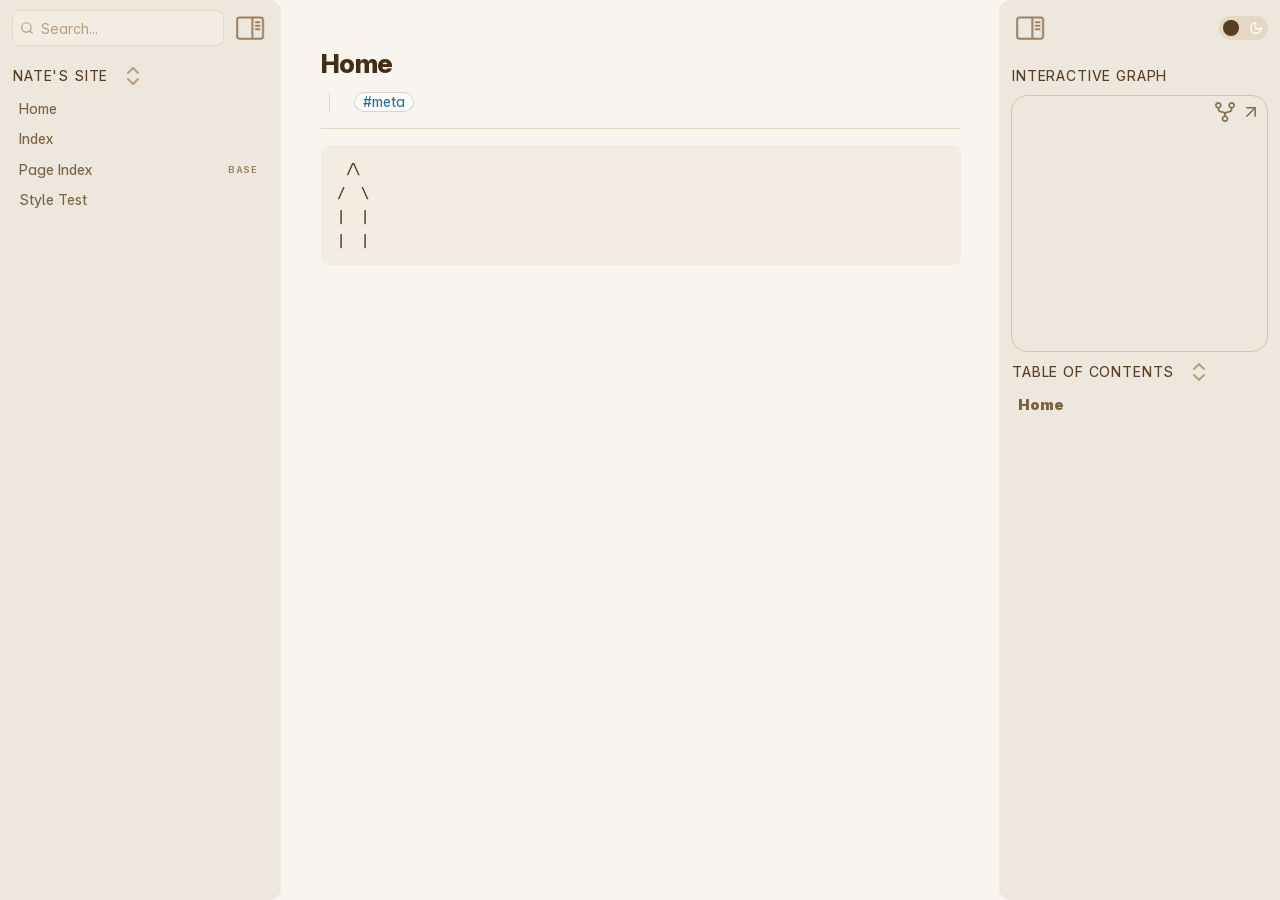
==== commit 73bfdaab: "Add page-index base" ====
--- a/home.html
+++ b/home.html
@@ -8,7 +8,12 @@
 <meta property="og:type" content="website">
 <meta property="og:url" content="home.html">
 <meta property="og:image" content="undefined">
-<meta charset="UTF-8"><meta property="og:site_name" content="Nate's Site"><meta name="viewport" content="width=device-width, initial-scale=1.0, user-scalable=yes, minimum-scale=1.0, maximum-scale=5.0"><link rel="alternate" type="application/rss+xml" title="RSS Feed" href="site-lib/rss.xml"><script async="" id="webpage-script" src="site-lib/scripts/webpage.js" onload="this.onload=null;this.setAttribute(&quot;loaded&quot;, &quot;true&quot;)"></script><script async="" id="graph-wasm-script" src="site-lib/scripts/graph-wasm.js" onload="this.onload=null;this.setAttribute(&quot;loaded&quot;, &quot;true&quot;)"></script><script async="" id="graph-render-worker-script" src="site-lib/scripts/graph-render-worker.js" onload="this.onload=null;this.setAttribute(&quot;loaded&quot;, &quot;true&quot;)"></script><link rel="icon" href="site-lib/media/favicon.png"><link rel="stylesheet" href="site-lib/styles/obsidian.css"><link rel="stylesheet" href="site-lib/styles/theme.css"><link rel="preload" href="site-lib/styles/global-variable-styles.css" as="style" onload="this.onload=null;this.rel='stylesheet'"><noscript><link rel="stylesheet" href="site-lib/styles/global-variable-styles.css"></noscript><link rel="preload" href="site-lib/styles/supported-plugins.css" as="style" onload="this.onload=null;this.rel='stylesheet'"><noscript><link rel="stylesheet" href="site-lib/styles/supported-plugins.css"></noscript><link rel="preload" href="site-lib/styles/main-styles.css" as="style" onload="this.onload=null;this.rel='stylesheet'"><noscript><link rel="stylesheet" href="site-lib/styles/main-styles.css"></noscript><style>body{--line-width:40em;--line-width-adaptive:40em;--file-line-width:40em;--sidebar-width:min(20em, 80vw);--collapse-arrow-size:11px;--tree-vertical-spacing:1.3em;--sidebar-margin:12px}:root{background-color:#202124}.sidebar{height:100%;font-size:14px;z-index:10;min-width:calc(var(--sidebar-width) + var(--divider-width-hover));max-width:calc(var(--sidebar-width) + var(--divider-width-hover));position:relative;overflow:hidden;overflow:clip;transition:min-width ease-in-out,max-width ease-in-out;transition-duration:.2s;contain:size}#left-sidebar{left:0}#right-sidebar{right:0}.sidebar.is-collapsed{min-width:0;max-width:0}.sidebar.floating{position:absolute}.sidebar .leaf-content{height:100%;min-width:calc(var(--sidebar-width) - var(--divider-width-hover));top:0;padding:var(--sidebar-margin);padding-top:4em;line-height:var(--line-height-tight);background-color:var(--background-secondary);transition:background-color,border-right,border-left,box-shadow;transition-duration:var(--color-fade-speed);transition-timing-function:ease-in-out;position:absolute;display:flex;flex-direction:column}.sidebar:not(.is-collapsed) .leaf-content{min-width:calc(max(100%,var(--sidebar-width)) - 3px);max-width:calc(max(100%,var(--sidebar-width)) - 3px)}#left-sidebar-content{left:0;border-top-right-radius:var(--radius-l);border-bottom-right-radius:var(--radius-l)}#right-sidebar-content{right:0;border-top-left-radius:var(--radius-l);border-bottom-left-radius:var(--radius-l)}.sidebar #left-sidebar-content,.sidebar #right-sidebar-content{contain:none!important;container-type:normal!important;animation:none!important}.sidebar:has(.leaf-content:empty):has(.topbar-content:empty){display:none}.sidebar-topbar{height:calc(2.3em + 2 * var(--sidebar-margin));width:var(--sidebar-width);padding:var(--sidebar-margin);z-index:1;position:fixed;display:flex;align-items:center;transition:width ease-in-out;transition-duration:inherit}.sidebar.is-collapsed .sidebar-topbar{width:calc(2.3em + var(--sidebar-margin) * 2)}.sidebar .sidebar-topbar.is-collapsed{width:0}#left-sidebar .sidebar-topbar{left:0;flex-direction:row;border-top-right-radius:var(--radius-l)}#right-sidebar .sidebar-topbar{right:0;flex-direction:row-reverse;border-top-left-radius:var(--radius-l)}#left-sidebar .topbar-content{margin-right:calc(2.3em + var(--sidebar-margin));flex-direction:row}#right-sidebar .topbar-content{margin-left:calc(2.3em + var(--sidebar-margin));flex-direction:row-reverse}.topbar-content{overflow:hidden visible;overflow:clip visible;width:100%;height:100%;display:flex;align-items:center;transition:inherit}.sidebar.is-collapsed .topbar-content{width:0;transition:inherit}.clickable-icon.sidebar-collapse-icon{background-color:transparent;color:var(--icon-color-focused);padding:2px!important;margin:0!important;height:100%!important;width:2.3em!important;margin-inline:0.14em!important;position:absolute}#left-sidebar .clickable-icon.sidebar-collapse-icon{transform:rotateY(180deg);right:var(--sidebar-margin)}#right-sidebar .clickable-icon.sidebar-collapse-icon{transform:rotateY(180deg);left:var(--sidebar-margin)}.clickable-icon.sidebar-collapse-icon svg.svg-icon{width:100%;height:100%}.feature-title{margin-left:1px;text-transform:uppercase;letter-spacing:.06em;margin-top:.75em;margin-bottom:.75em}.feature-header{display:flex;align-items:center;padding-top:0;font-size:1em;padding-left:0}body.floating-sidebars .sidebar{position:absolute}body{transition:background-color var(--color-fade-speed) ease-in-out}#navbar:not(:empty){display:flex;align-items:center;justify-content:space-between;padding:.5em 1em;width:100%}#main{display:flex;flex-direction:column;height:100%;width:100%;align-items:stretch;justify-content:center}#main-horizontal{display:flex;flex-direction:row;flex-grow:1;width:100%;align-items:stretch;justify-content:center}#center-content{flex-basis:100%;max-width:100%;width:100%;height:100%;display:flex;flex-direction:column;align-items:center;transition:opacity .2s ease-in-out;contain:inline-size}.hide{opacity:0!important;transition:opacity .2s ease-in-out;pointer-events:none}#center-content>.obsidian-document{padding-left:2em;padding-right:1em;margin-bottom:0;width:100%;width:-webkit-fill-available;width:-moz-available;width:fill-available;transition:background-color var(--color-fade-speed) ease-in-out;border-top-right-radius:var(--window-radius,var(--radius-m));border-top-left-radius:var(--window-radius,var(--radius-m));overflow-x:hidden!important;overflow-y:auto!important;display:flex!important;flex-direction:column!important;align-items:center!important;contain:inline-size}body #center-content>.obsidian-document>.markdown-preview-sizer{padding-bottom:80vh;width:100%;max-width:var(--line-width);flex-basis:var(--line-width);transition:background-color var(--color-fade-speed) ease-in-out;contain:inline-size}#center-content>.obsidian-document>div{width:100%!important;transition:background-color var(--color-fade-speed) ease-in-out;contain:inline-size}#center-content>.obsidian-document:not([data-type=markdown]).embed{display:flex;padding:1em;height:100%;width:100%;align-items:center;justify-content:center}#center-content>.obsidian-document:not([data-type=markdown]).embed>*{max-width:100%;max-height:100%;object-fit:contain}:not(h1,h2,h3,h4,h5,h6,li):has(> :is(.math,table)){overflow-x:auto!important}#center-content>.obsidian-document:not([data-type=markdown]){overflow-x:auto;contain:content;padding:0;margin:0;height:100%}.obsidian-document[data-type=attachment]{display:flex;flex-direction:column;align-items:center;justify-content:center;height:100%;width:100%}.obsidian-document[data-type=attachment]>*{outline:0;border:none;box-shadow:none}.obsidian-document[data-type=attachment] :is(img){max-width:90%;max-height:90%;object-fit:contain}.obsidian-document[data-type=attachment]>:is(audio){width:100%;max-width:min(90%,var(--line-width))}.obsidian-document[data-type=attachment]>:is(embed,iframe,video){width:100%;height:100%;max-width:100%;max-height:100%;object-fit:contain}.canvas-wrapper>:is(.header,.footer){z-index:100;position:absolute;display:flex;justify-content:center;flex-direction:column;width:100%;align-items:center}.scroll-highlight{position:absolute;width:100%;height:100%;pointer-events:none;z-index:1000;background-color:hsla(var(--color-accent-hsl),.25);opacity:0;padding:1em;inset:50%;translate:-50% -50%;border-radius:var(--radius-s)}</style><script defer="">async function loadIncludes(){let e=document.querySelectorAll("link[itemprop='include']");for(const t of e){let e=t.getAttribute("href");try{let o="";if(e.startsWith("https:")||e.startsWith("http:")||"file:"!=window.location.protocol){const n=await fetch(e);if(!n.ok){console.log("Could not include file: "+e),t?.remove();continue}o=await n.text()}else{const t=document.getElementById(btoa(encodeURI(e)));if(t){const e=JSON.parse(decodeURI(atob(t.getAttribute("value")??"")));o=e?.data??""}}let n=document.createRange().createContextualFragment(o);t.before(n),t.remove(),console.log("Included text: "+o),console.log("Included file: "+e)}catch(o){t?.remove(),console.log("Could not include file: "+e,o);continue}}}document.addEventListener("DOMContentLoaded",(()=>{loadIncludes()}));let isFileProtocol="file:"==location.protocol;function waitLoadScripts(e,t){let o=e.map((e=>document.getElementById(e+"-script")));!function e(n){let l=o[n],c=n+1;l?(l&&"true"!=l.getAttribute("loaded")||n<o.length&&e(c),n<o.length&&l.addEventListener("load",(()=>e(c)))):n<o.length?e(c):t()}(0)}</script></head><body class="publish css-settings-manager is-frameless is-hidden-frameless show-inline-title show-ribbon is-focused"><script defer="">let theme=localStorage.getItem("theme")||(window.matchMedia("(prefers-color-scheme: dark)").matches?"dark":"light");"dark"==theme?(document.body.classList.add("theme-dark"),document.body.classList.remove("theme-light")):(document.body.classList.add("theme-light"),document.body.classList.remove("theme-dark")),window.innerWidth<480?document.body.classList.add("is-phone"):window.innerWidth<768?document.body.classList.add("is-tablet"):window.innerWidth<1024?document.body.classList.add("is-small-screen"):document.body.classList.add("is-large-screen")</script><div class="parsed-feature-container" style="display: contents;"><link itemprop="include" href="site-lib/html/custom-head-content-content.html"></div><div id="main"><div id="navbar"></div><div id="main-horizontal"><div id="left-content" class="leaf" style="--sidebar-width: var(--sidebar-width-left);"><div id="left-sidebar" class="sidebar"><div class="sidebar-handle"></div><div class="sidebar-topbar"><div class="topbar-content"><div id="search-container"><div id="search-wrapper"><input enterkeyhint="search" type="search" spellcheck="false" placeholder="Search..."><div aria-label="Clear search" id="search-clear-button"></div></div></div></div><div class="clickable-icon sidebar-collapse-icon"><svg xmlns="http://www.w3.org/2000/svg" width="100%" height="100%" viewBox="0 0 24 24" fill="none" stroke="currentColor" stroke-width="3" stroke-linecap="round" stroke-linejoin="round" class="svg-icon"><path d="M21 3H3C1.89543 3 1 3.89543 1 5V19C1 20.1046 1.89543 21 3 21H21C22.1046 21 23 20.1046 23 19V5C23 3.89543 22.1046 3 21 3Z"></path><path d="M10 4V20"></path><path d="M4 7H7"></path><path d="M4 10H7"></path><path d="M4 13H7"></path></svg></div></div><div class="sidebar-content-wrapper"><div id="left-sidebar-content" class="leaf-content"><link itemprop="include" href="site-lib/html/file-tree-content.html"></div></div><script defer="">let ls = document.querySelector("#left-sidebar"); ls.classList.toggle("is-collapsed", window.innerWidth < 768); ls.style.setProperty("--sidebar-width", localStorage.getItem("sidebar-left-width"));</script></div></div><div id="center-content" class="leaf"><div class="obsidian-document markdown-preview-view markdown-rendered node-insert-event is-readable-line-width allow-fold-headings allow-fold-lists show-indentation-guide show-properties" data-type="markdown"><style id="MJX-CHTML-styles"></style><div class="markdown-preview-sizer markdown-preview-section"><div class="header"><h1 class="page-title heading inline-title" id="Home_0">Home</h1><div class="data-bar"></div></div><div class="markdown-preview-pusher" style="width: 1px; height: 0.1px; margin-bottom: 0px;"></div><div class="el-p"><p dir="auto">Welcome to Nate's work-in-progress website!</p></div><div class="el-p"><p dir="auto">This will be something like a digital garden, where I can publish notes and other thoughts from my Obsidian workspace.</p></div><div class="footer"><div class="data-bar"></div></div></div></div></div><div id="right-content" class="leaf" style="--sidebar-width: var(--sidebar-width-right);"><div id="right-sidebar" class="sidebar"><div class="sidebar-handle"></div><div class="sidebar-topbar"><div class="topbar-content"><label class="theme-toggle-container" for="theme-toggle-input" id=""><input class="theme-toggle-input" type="checkbox" id="theme-toggle-input"><div class="toggle-background"></div></label></div><div class="clickable-icon sidebar-collapse-icon"><svg xmlns="http://www.w3.org/2000/svg" width="100%" height="100%" viewBox="0 0 24 24" fill="none" stroke="currentColor" stroke-width="3" stroke-linecap="round" stroke-linejoin="round" class="svg-icon"><path d="M21 3H3C1.89543 3 1 3.89543 1 5V19C1 20.1046 1.89543 21 3 21H21C22.1046 21 23 20.1046 23 19V5C23 3.89543 22.1046 3 21 3Z"></path><path d="M10 4V20"></path><path d="M4 7H7"></path><path d="M4 10H7"></path><path d="M4 13H7"></path></svg></div></div><div class="sidebar-content-wrapper"><div id="right-sidebar-content" class="leaf-content"><div class="graph-view-wrapper"><div class="feature-header"><div class="feature-title">Interactive Graph</div></div><div class="graph-view-placeholder">
+<meta charset="UTF-8"><meta property="og:site_name" content="Nate's Site"><meta name="viewport" content="width=device-width, initial-scale=1.0, user-scalable=yes, minimum-scale=1.0, maximum-scale=5.0"><link rel="alternate" type="application/rss+xml" title="RSS Feed" href="site-lib/rss.xml"><script async="" id="webpage-script" src="site-lib/scripts/webpage.js" onload="this.onload=null;this.setAttribute(&quot;loaded&quot;, &quot;true&quot;)"></script><script async="" id="graph-wasm-script" src="site-lib/scripts/graph-wasm.js" onload="this.onload=null;this.setAttribute(&quot;loaded&quot;, &quot;true&quot;)"></script><script async="" id="graph-render-worker-script" src="site-lib/scripts/graph-render-worker.js" onload="this.onload=null;this.setAttribute(&quot;loaded&quot;, &quot;true&quot;)"></script><link rel="icon" href="site-lib/media/favicon.png"><link rel="stylesheet" href="site-lib/styles/obsidian.css"><link rel="stylesheet" href="site-lib/styles/theme.css"><link rel="preload" href="site-lib/styles/global-variable-styles.css" as="style" onload="this.onload=null;this.rel='stylesheet'"><noscript><link rel="stylesheet" href="site-lib/styles/global-variable-styles.css"></noscript><link rel="preload" href="site-lib/styles/supported-plugins.css" as="style" onload="this.onload=null;this.rel='stylesheet'"><noscript><link rel="stylesheet" href="site-lib/styles/supported-plugins.css"></noscript><link rel="preload" href="site-lib/styles/main-styles.css" as="style" onload="this.onload=null;this.rel='stylesheet'"><noscript><link rel="stylesheet" href="site-lib/styles/main-styles.css"></noscript><style>body{--line-width:40em;--line-width-adaptive:40em;--file-line-width:40em;--sidebar-width:min(20em, 80vw);--collapse-arrow-size:11px;--tree-vertical-spacing:1.3em;--sidebar-margin:12px}:root{background-color:#202124}.sidebar{height:100%;font-size:14px;z-index:10;min-width:calc(var(--sidebar-width) + var(--divider-width-hover));max-width:calc(var(--sidebar-width) + var(--divider-width-hover));position:relative;overflow:hidden;overflow:clip;transition:min-width ease-in-out,max-width ease-in-out;transition-duration:.2s;contain:size}#left-sidebar{left:0}#right-sidebar{right:0}.sidebar.is-collapsed{min-width:0;max-width:0}.sidebar.floating{position:absolute}.sidebar .leaf-content{height:100%;min-width:calc(var(--sidebar-width) - var(--divider-width-hover));top:0;padding:var(--sidebar-margin);padding-top:4em;line-height:var(--line-height-tight);background-color:var(--background-secondary);transition:background-color,border-right,border-left,box-shadow;transition-duration:var(--color-fade-speed);transition-timing-function:ease-in-out;position:absolute;display:flex;flex-direction:column}.sidebar:not(.is-collapsed) .leaf-content{min-width:calc(max(100%,var(--sidebar-width)) - 3px);max-width:calc(max(100%,var(--sidebar-width)) - 3px)}#left-sidebar-content{left:0;border-top-right-radius:var(--radius-l);border-bottom-right-radius:var(--radius-l)}#right-sidebar-content{right:0;border-top-left-radius:var(--radius-l);border-bottom-left-radius:var(--radius-l)}.sidebar #left-sidebar-content,.sidebar #right-sidebar-content{contain:none!important;container-type:normal!important;animation:none!important}.sidebar:has(.leaf-content:empty):has(.topbar-content:empty){display:none}.sidebar-topbar{height:calc(2.3em + 2 * var(--sidebar-margin));width:var(--sidebar-width);padding:var(--sidebar-margin);z-index:1;position:fixed;display:flex;align-items:center;transition:width ease-in-out;transition-duration:inherit}.sidebar.is-collapsed .sidebar-topbar{width:calc(2.3em + var(--sidebar-margin) * 2)}.sidebar .sidebar-topbar.is-collapsed{width:0}#left-sidebar .sidebar-topbar{left:0;flex-direction:row;border-top-right-radius:var(--radius-l)}#right-sidebar .sidebar-topbar{right:0;flex-direction:row-reverse;border-top-left-radius:var(--radius-l)}#left-sidebar .topbar-content{margin-right:calc(2.3em + var(--sidebar-margin));flex-direction:row}#right-sidebar .topbar-content{margin-left:calc(2.3em + var(--sidebar-margin));flex-direction:row-reverse}.topbar-content{overflow:hidden visible;overflow:clip visible;width:100%;height:100%;display:flex;align-items:center;transition:inherit}.sidebar.is-collapsed .topbar-content{width:0;transition:inherit}.clickable-icon.sidebar-collapse-icon{background-color:transparent;color:var(--icon-color-focused);padding:2px!important;margin:0!important;height:100%!important;width:2.3em!important;margin-inline:0.14em!important;position:absolute}#left-sidebar .clickable-icon.sidebar-collapse-icon{transform:rotateY(180deg);right:var(--sidebar-margin)}#right-sidebar .clickable-icon.sidebar-collapse-icon{transform:rotateY(180deg);left:var(--sidebar-margin)}.clickable-icon.sidebar-collapse-icon svg.svg-icon{width:100%;height:100%}.feature-title{margin-left:1px;text-transform:uppercase;letter-spacing:.06em;margin-top:.75em;margin-bottom:.75em}.feature-header{display:flex;align-items:center;padding-top:0;font-size:1em;padding-left:0}body.floating-sidebars .sidebar{position:absolute}body{transition:background-color var(--color-fade-speed) ease-in-out}#navbar:not(:empty){display:flex;align-items:center;justify-content:space-between;padding:.5em 1em;width:100%}#main{display:flex;flex-direction:column;height:100%;width:100%;align-items:stretch;justify-content:center}#main-horizontal{display:flex;flex-direction:row;flex-grow:1;width:100%;align-items:stretch;justify-content:center}#center-content{flex-basis:100%;max-width:100%;width:100%;height:100%;display:flex;flex-direction:column;align-items:center;transition:opacity .2s ease-in-out;contain:inline-size}.hide{opacity:0!important;transition:opacity .2s ease-in-out;pointer-events:none}#center-content>.obsidian-document{padding-left:2em;padding-right:1em;margin-bottom:0;width:100%;width:-webkit-fill-available;width:-moz-available;width:fill-available;transition:background-color var(--color-fade-speed) ease-in-out;border-top-right-radius:var(--window-radius,var(--radius-m));border-top-left-radius:var(--window-radius,var(--radius-m));overflow-x:hidden!important;overflow-y:auto!important;display:flex!important;flex-direction:column!important;align-items:center!important;contain:inline-size}body #center-content>.obsidian-document>.markdown-preview-sizer{padding-bottom:80vh;width:100%;max-width:var(--line-width);flex-basis:var(--line-width);transition:background-color var(--color-fade-speed) ease-in-out;contain:inline-size}#center-content>.obsidian-document>div{width:100%!important;transition:background-color var(--color-fade-speed) ease-in-out;contain:inline-size}#center-content>.obsidian-document:not([data-type=markdown]).embed{display:flex;padding:1em;height:100%;width:100%;align-items:center;justify-content:center}#center-content>.obsidian-document:not([data-type=markdown]).embed>*{max-width:100%;max-height:100%;object-fit:contain}:not(h1,h2,h3,h4,h5,h6,li):has(> :is(.math,table)){overflow-x:auto!important}#center-content>.obsidian-document:not([data-type=markdown]){overflow-x:auto;contain:content;padding:0;margin:0;height:100%}.obsidian-document[data-type=attachment]{display:flex;flex-direction:column;align-items:center;justify-content:center;height:100%;width:100%}.obsidian-document[data-type=attachment]>*{outline:0;border:none;box-shadow:none}.obsidian-document[data-type=attachment] :is(img){max-width:90%;max-height:90%;object-fit:contain}.obsidian-document[data-type=attachment]>:is(audio){width:100%;max-width:min(90%,var(--line-width))}.obsidian-document[data-type=attachment]>:is(embed,iframe,video){width:100%;height:100%;max-width:100%;max-height:100%;object-fit:contain}.canvas-wrapper>:is(.header,.footer){z-index:100;position:absolute;display:flex;justify-content:center;flex-direction:column;width:100%;align-items:center}.scroll-highlight{position:absolute;width:100%;height:100%;pointer-events:none;z-index:1000;background-color:hsla(var(--color-accent-hsl),.25);opacity:0;padding:1em;inset:50%;translate:-50% -50%;border-radius:var(--radius-s)}</style><script defer="">async function loadIncludes(){let e=document.querySelectorAll("link[itemprop='include']");for(const t of e){let e=t.getAttribute("href");try{let o="";if(e.startsWith("https:")||e.startsWith("http:")||"file:"!=window.location.protocol){const n=await fetch(e);if(!n.ok){console.log("Could not include file: "+e),t?.remove();continue}o=await n.text()}else{const t=document.getElementById(btoa(encodeURI(e)));if(t){const e=JSON.parse(decodeURI(atob(t.getAttribute("value")??"")));o=e?.data??""}}let n=document.createRange().createContextualFragment(o);t.before(n),t.remove(),console.log("Included text: "+o),console.log("Included file: "+e)}catch(o){t?.remove(),console.log("Could not include file: "+e,o);continue}}}document.addEventListener("DOMContentLoaded",(()=>{loadIncludes()}));let isFileProtocol="file:"==location.protocol;function waitLoadScripts(e,t){let o=e.map((e=>document.getElementById(e+"-script")));!function e(n){let l=o[n],c=n+1;l?(l&&"true"!=l.getAttribute("loaded")||n<o.length&&e(c),n<o.length&&l.addEventListener("load",(()=>e(c)))):n<o.length?e(c):t()}(0)}</script></head><body class="publish css-settings-manager is-frameless is-hidden-frameless show-inline-title show-ribbon is-focused"><script defer="">let theme=localStorage.getItem("theme")||(window.matchMedia("(prefers-color-scheme: dark)").matches?"dark":"light");"dark"==theme?(document.body.classList.add("theme-dark"),document.body.classList.remove("theme-light")):(document.body.classList.add("theme-light"),document.body.classList.remove("theme-dark")),window.innerWidth<480?document.body.classList.add("is-phone"):window.innerWidth<768?document.body.classList.add("is-tablet"):window.innerWidth<1024?document.body.classList.add("is-small-screen"):document.body.classList.add("is-large-screen")</script><div class="parsed-feature-container" style="display: contents;"><link itemprop="include" href="site-lib/html/custom-head-content-content.html"></div><div id="main"><div id="navbar"></div><div id="main-horizontal"><div id="left-content" class="leaf" style="--sidebar-width: var(--sidebar-width-left);"><div id="left-sidebar" class="sidebar"><div class="sidebar-handle"></div><div class="sidebar-topbar"><div class="topbar-content"><div id="search-container"><div id="search-wrapper"><input enterkeyhint="search" type="search" spellcheck="false" placeholder="Search..."><div aria-label="Clear search" id="search-clear-button"></div></div></div></div><div class="clickable-icon sidebar-collapse-icon"><svg xmlns="http://www.w3.org/2000/svg" width="100%" height="100%" viewBox="0 0 24 24" fill="none" stroke="currentColor" stroke-width="3" stroke-linecap="round" stroke-linejoin="round" class="svg-icon"><path d="M21 3H3C1.89543 3 1 3.89543 1 5V19C1 20.1046 1.89543 21 3 21H21C22.1046 21 23 20.1046 23 19V5C23 3.89543 22.1046 3 21 3Z"></path><path d="M10 4V20"></path><path d="M4 7H7"></path><path d="M4 10H7"></path><path d="M4 13H7"></path></svg></div></div><div class="sidebar-content-wrapper"><div id="left-sidebar-content" class="leaf-content"><link itemprop="include" href="site-lib/html/file-tree-content.html"></div></div><script defer="">let ls = document.querySelector("#left-sidebar"); ls.classList.toggle("is-collapsed", window.innerWidth < 768); ls.style.setProperty("--sidebar-width", localStorage.getItem("sidebar-left-width"));</script></div></div><div id="center-content" class="leaf"><div class="obsidian-document markdown-preview-view markdown-rendered node-insert-event is-readable-line-width allow-fold-headings allow-fold-lists show-indentation-guide show-properties" data-type="markdown"><style id="MJX-CHTML-styles"></style><pre class="frontmatter language-yaml" style="display: none;"><code class="language-yaml is-loaded"><span class="token key atrule">tags</span><span class="token punctuation">:</span>
+  <span class="token punctuation">-</span> meta</code><button class="copy-code-button"><svg xmlns="http://www.w3.org/2000/svg" width="24" height="24" viewBox="0 0 24 24" fill="none" stroke="currentColor" stroke-width="2" stroke-linecap="round" stroke-linejoin="round" class="svg-icon lucide-copy"><rect x="8" y="8" width="14" height="14" rx="2" ry="2"></rect><path d="M4 16c-1.1 0-2-.9-2-2V4c0-1.1.9-2 2-2h10c1.1 0 2 .9 2 2"></path></svg></button></pre><div class="markdown-preview-sizer markdown-preview-section"><div class="header"><h1 class="page-title heading inline-title" id="Home_0">Home</h1><div class="data-bar"></div></div><div class="markdown-preview-pusher" style="width: 1px; height: 0.1px; margin-bottom: 0px;"></div><div class="el-pre"><pre><code data-line="0"> /\
+/  \
+|  |
+|  |
+</code><button class="copy-code-button"><svg xmlns="http://www.w3.org/2000/svg" width="24" height="24" viewBox="0 0 24 24" fill="none" stroke="currentColor" stroke-width="2" stroke-linecap="round" stroke-linejoin="round" class="svg-icon lucide-copy"><rect x="8" y="8" width="14" height="14" rx="2" ry="2"></rect><path d="M4 16c-1.1 0-2-.9-2-2V4c0-1.1.9-2 2-2h10c1.1 0 2 .9 2 2"></path></svg></button></pre></div><div class="footer"><div class="data-bar"></div></div></div></div></div><div id="right-content" class="leaf" style="--sidebar-width: var(--sidebar-width-right);"><div id="right-sidebar" class="sidebar"><div class="sidebar-handle"></div><div class="sidebar-topbar"><div class="topbar-content"><label class="theme-toggle-container" for="theme-toggle-input" id=""><input class="theme-toggle-input" type="checkbox" id="theme-toggle-input"><div class="toggle-background"></div></label></div><div class="clickable-icon sidebar-collapse-icon"><svg xmlns="http://www.w3.org/2000/svg" width="100%" height="100%" viewBox="0 0 24 24" fill="none" stroke="currentColor" stroke-width="3" stroke-linecap="round" stroke-linejoin="round" class="svg-icon"><path d="M21 3H3C1.89543 3 1 3.89543 1 5V19C1 20.1046 1.89543 21 3 21H21C22.1046 21 23 20.1046 23 19V5C23 3.89543 22.1046 3 21 3Z"></path><path d="M10 4V20"></path><path d="M4 7H7"></path><path d="M4 10H7"></path><path d="M4 13H7"></path></svg></div></div><div class="sidebar-content-wrapper"><div id="right-sidebar-content" class="leaf-content"><div class="graph-view-wrapper"><div class="feature-header"><div class="feature-title">Interactive Graph</div></div><div class="graph-view-placeholder">
 		<div class="graph-view-container">
 			<div class="graph-icon graph-expand" role="button" aria-label="Expand" data-tooltip-position="top"><svg xmlns="http://www.w3.org/2000/svg" width="24" height="24" viewBox="0 0 24 24" fill="none" stroke="currentColor" stroke-width="2" stroke-linecap="round" stroke-linejoin="round" class="svg-icon"><line x1="7" y1="17" x2="17" y2="7"></line><polyline points="7 7 17 7 17 17"></polyline></svg></div>
 			<div class="graph-icon graph-global" role="button" aria-label="Global Graph" data-tooltip-position="top"><svg xmlns="http://www.w3.org/2000/svg" width="24" height="24" viewBox="0 0 24 24" fill="none" stroke="currentColor" stroke-width="2" stroke-linecap="round" stroke-linejoin="round" class="svg-icon lucide-git-fork"><circle cx="12" cy="18" r="3"></circle><circle cx="6" cy="6" r="3"></circle><circle cx="18" cy="6" r="3"></circle><path d="M18 9v2c0 .6-.4 1-1 1H7c-.6 0-1-.4-1-1V9"></path><path d="M12 12v3"></path></svg></div>
